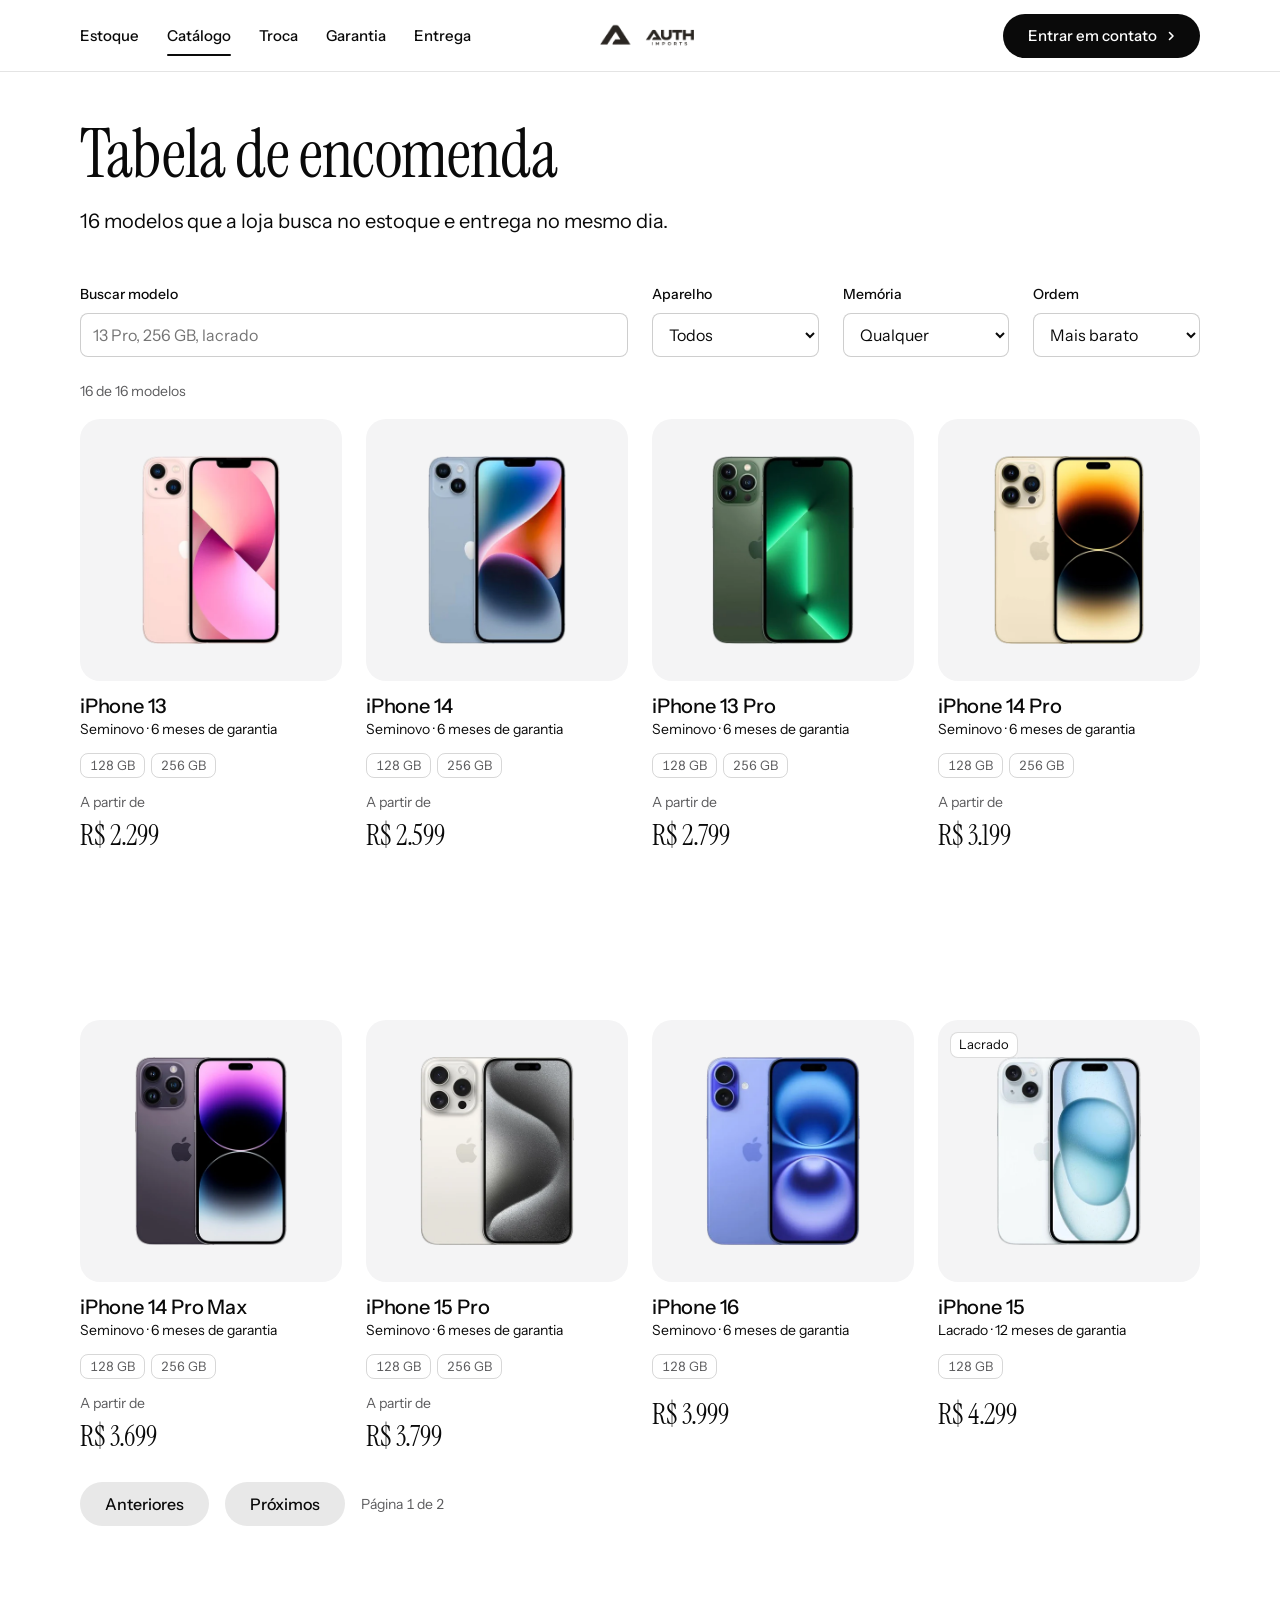
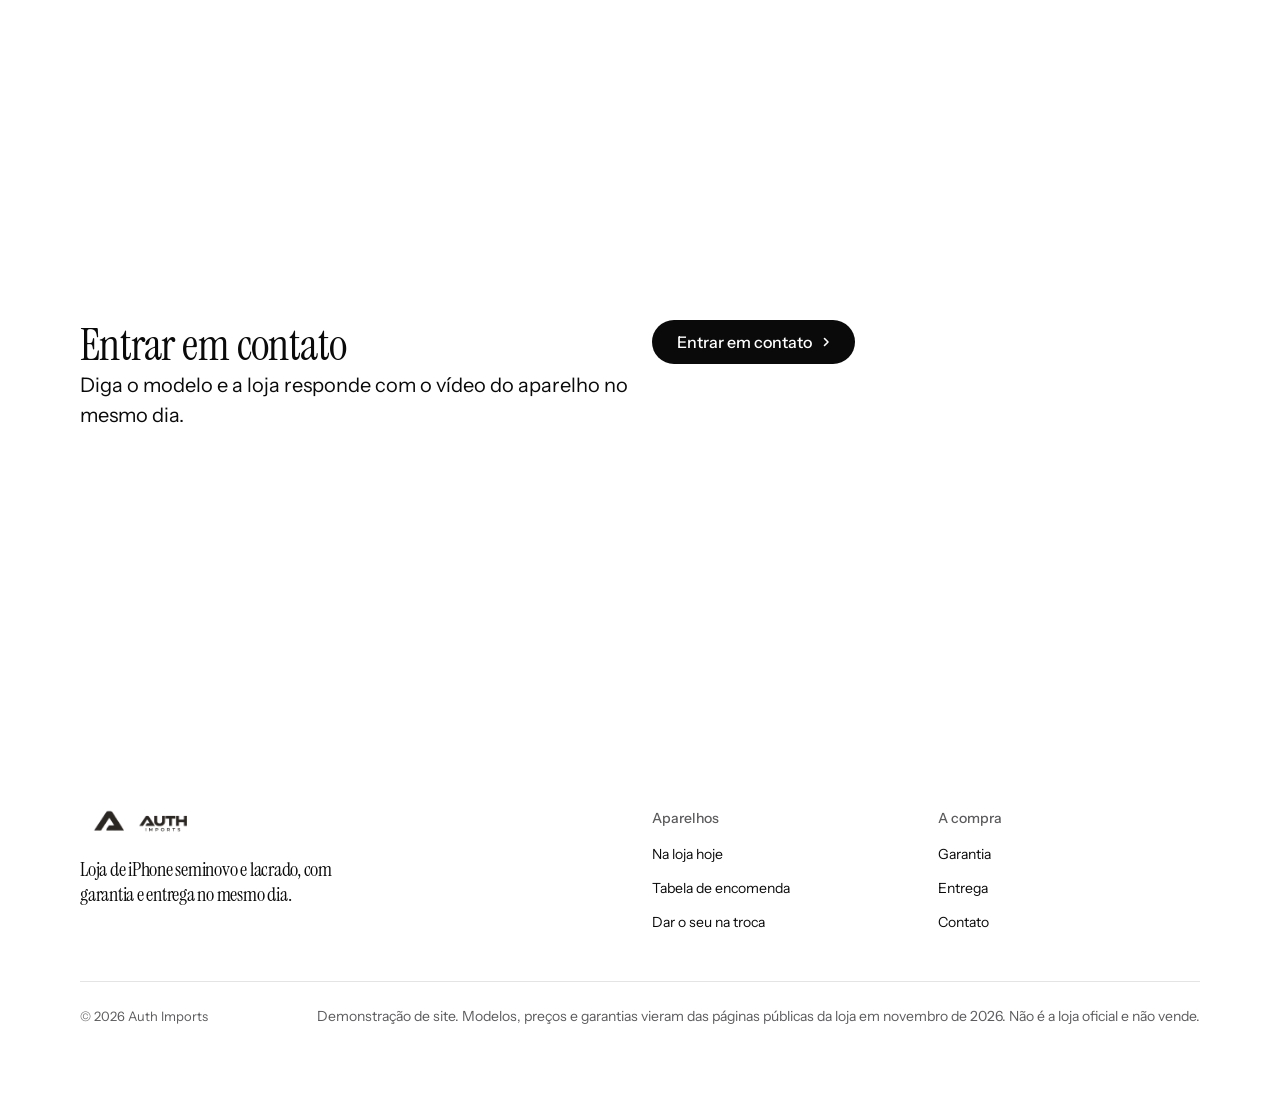
==== site/catalogo.html @ 8cb62a90 "Site em varias paginas: inicio, estoque, catalogo, troca e contato A inicial fica com o hero, a gara" ====
<!doctype html>
<html lang="pt-BR" data-type="product" data-radius="soft" data-buttons="pill" data-motion>
<head>
<meta charset="utf-8">
<meta name="viewport" content="width=device-width, initial-scale=1, viewport-fit=cover">
<title>Tabela de encomenda | Auth Imports</title>
<meta name="description" content="Tabela de encomenda da Auth Imports: iPhones seminovos e lacrados que a loja busca e entrega no mesmo dia.">
<meta property="og:type" content="website">
<meta property="og:title" content="Tabela de encomenda | Auth Imports">
<meta property="og:description" content="Bateria medida em cada aparelho, seis ou doze meses de garantia e entrega no mesmo dia.">
<meta property="og:image" content="share.jpg">
<meta name="twitter:card" content="summary_large_image">
<link rel="icon" href="assets/img/logo-dark.png" type="image/png">
<meta name="theme-color" content="#ffffff">
<!-- protótipo: não deve aparecer em busca sob o nome da loja -->
<meta name="robots" content="noindex, nofollow">
<meta name="site-kind" content="other">
<meta name="page-type" content="product">
<link rel="preconnect" href="https://fonts.googleapis.com">
<link rel="preconnect" href="https://fonts.gstatic.com" crossorigin>
<link href="https://fonts.googleapis.com/css2?family=Instrument+Serif&family=Instrument+Sans:wdth,wght@75..100,400..600&display=swap" rel="stylesheet">
<link rel="stylesheet" href="assets/system.css">
<link rel="stylesheet" href="assets/ui/cards.css">
<link rel="stylesheet" href="assets/motion/motion.css">
<link rel="stylesheet" href="assets/layout/layout.css">
<link rel="stylesheet" href="assets/icons/icon.css">
<link rel="stylesheet" href="assets/troca.css">
<style>
:root {
  --p-bg: #ffffff; --p-surface: #f4f4f5; --p-ink: #0a0a0a; --p-muted: #5c5c5e;
  --p-accent: #0a0a0a; --p-accent-ink: #ffffff; --p-action: #0a0a0a; --p-action-ink: #ffffff;
  --p-inv-bg: #0a0a0a; --p-inv-surface: #171717; --p-inv-ink: #ffffff; --p-inv-muted: #979797;
  --p-inv-accent: #ffffff; --p-inv-accent-ink: #0a0a0a; --p-inv-action: #ffffff; --p-inv-action-ink: #0a0a0a;
  --font-display: "Instrument Serif", Georgia, serif;
  --font-text: "Instrument Sans", system-ui, sans-serif;
  --display-weight: 400;
  --display-tracking: -0.012em;
  --display-tracking-xl: -0.016em;
  --ly-scale: 1.12;
}
</style>
<script>document.documentElement.classList.add('m-enter');setTimeout(()=>document.documentElement.classList.add('m-enter-done'),700)</script>
<script>document.documentElement.classList.add('mo-js');setTimeout(()=>document.documentElement.classList.add('mo-safe'),2500)</script>
<style>
  /* page CSS: inside the product cards, the catalogue's controls and the spec dialog only */
  .nav__logo img, .footer .nav__logo img { height: 26px; width: auto; display: block }

  /* the product cut-outs stand in the tile's mask instead of filling it */
  .prod { --tile-ratio: 1 / 1; text-decoration: none; gap: var(--s-3) }
  .prod .tile__media > img { object-fit: contain; padding: 14% 18%;
                             transition: transform 600ms var(--ease) }
  .sel { position: absolute; top: var(--s-3); left: var(--s-3); z-index: 1;
         font-size: var(--t-label); line-height: 1.2; padding: 4px 8px; border-radius: var(--r-sm);
         background: var(--bg); border: 1px solid color-mix(in srgb, var(--ink) 14%, transparent) }
  .sel--agora { background: var(--accent); color: var(--accent-ink); border-color: transparent }
  /* capacidades do modelo: no cartão são rótulo, na ficha viram botão */
  .caps, .ficha__caps { display: flex; flex-wrap: wrap; gap: 6px }
  .cap { font-size: var(--t-label); line-height: 1.2; padding: 4px 9px; border-radius: var(--r-sm);
         border: 1px solid color-mix(in srgb, var(--ink) 16%, transparent); color: var(--muted);
         font-variant-numeric: tabular-nums; white-space: nowrap }
  .cap--btn { min-height: 36px; padding: 0 14px; display: inline-flex; align-items: center;
              cursor: pointer; color: var(--ink); background: var(--bg);
              transition: background var(--m-in) var(--ease), color var(--m-in) var(--ease),
                          border-color var(--m-in) var(--ease) }
  .cap--btn[aria-pressed="true"] { background: var(--accent); color: var(--accent-ink); border-color: var(--accent) }
  @media (hover: hover) and (pointer: fine) {
    .cap--btn:hover:not([aria-pressed="true"]) { border-color: var(--ink) }
  }
  .prod__preco { margin-top: auto; padding-top: 2px }
  /* no tablet e no telefone as capacidades ficam so na ficha: a grade nao cabe com elas */
  @media (max-width: 1023px) { .caps { display: none } }
  .prod__apd { display: block; font-size: var(--t-small); color: var(--muted) }
  .prod__preco b { font-family: var(--font-display); font-weight: var(--display-weight);
                   font-size: var(--t-h3); letter-spacing: var(--display-tracking);
                   font-variant-numeric: tabular-nums }

  /* a linha de aparelhos e um recorte: cabe inteira no palco, nunca cortada */
  /* com faixa ancorada o palco nao pode sangrar no rodape do hero */
  .hero--product .hero__stage { margin-bottom: 0; min-height: 0 }
  /* faixa de tres fatos ancorada sob o hero */
  .hero-strip { display: grid; grid-template-columns: repeat(3, minmax(0, 1fr));
                gap: var(--s-6); margin: 0; padding-top: var(--s-4);
                border-top: 1px solid color-mix(in srgb, var(--ink) 12%, transparent) }
  .hero-strip dt { font-size: var(--t-small); color: var(--muted) }
  .hero-strip dd { margin: 0; font-size: var(--t-card) }

  .filtros { margin-bottom: var(--s-5) }
  .filtros .field { margin: 0 }
  .cat__conta { font-size: var(--t-small); color: var(--muted); margin-bottom: var(--s-4) }
  .cat__vazio { padding: var(--s-8) 0; color: var(--muted) }
  .pager { display: flex; align-items: center; flex-wrap: wrap; gap: var(--s-3) var(--s-4); margin-top: var(--s-5) }
  .pager__n { font-size: var(--t-small); color: var(--muted); font-variant-numeric: tabular-nums }
  @media (max-width: 420px) { .pager__n { flex-basis: 100%; order: -1 } .nav__logo img { height: 22px } }

  .tile__par { display: block }
  /* the tablet cuts the tile's picture so the two card rows keep their two screens */
  @media (min-width: 1024px) and (max-width: 1279px) {
    .prod { --tile-ratio: 3 / 2 }
    .prod .tile__media > img { padding: 6% 24% }
    .cat__conta { margin-bottom: var(--s-2) }
    .pager { margin-top: var(--s-3) }
    .filtros { margin-bottom: var(--s-4) }
    .prod { gap: var(--s-2) }
  }
  @media (min-width: 640px) and (max-width: 1023px) {
    .filtros .field.span-6 { grid-column: auto / span 3 }
    .filtros .field.span-2 { grid-column: auto / span 3 }
    .filtros .field :is(input, select) { padding-inline: 10px; font-size: 14px }
    .prod { --tile-ratio: 2 / 1; gap: var(--s-2) }
    .prod .tile__media > img { padding: 4% 28% }
    .cat__conta { margin-bottom: var(--s-2) }
    .pager { margin-top: var(--s-3) }
    .filtros { margin-bottom: var(--s-4) }
    .cat__conta { margin-bottom: var(--s-3) }
  }
  @media (max-width: 639px) {
    /* a linha de aparelhos e larga: no telefone ela fecha dentro da primeira tela */
    .hero--product .hero__stage { height: 188px; min-height: 0 }
    .hero--product .hero__stage img { width: 100%; height: 100%; object-fit: contain; object-position: center bottom }
    .sel { font-size: 11px; padding: 3px 6px }
    .prod { --tile-ratio: 4 / 3 }
    .prod .tile__media > img { padding: 8% 20% }
    .prod .f-gar { display: none }
    .filtros .field.span-6 { grid-column: 1 / -1 }
    .filtros .field.span-2 { grid-column: auto / span 4 }
    .filtros .field label { font-size: 12px }
    .filtros { margin-bottom: var(--s-4) }
    .cat__conta { margin-bottom: var(--s-2) }
    .pager { margin-top: var(--s-4) }
  }

  dialog.ficha { width: min(100% - 32px, 980px); max-height: 88vh; padding: 0; border: 0;
                 border-radius: var(--r-lg); background: var(--bg); color: var(--ink);
                 box-shadow: 0 40px 90px -30px rgba(0,0,0,.45) }
  dialog.ficha::backdrop { background: color-mix(in srgb, #2a2622 62%, transparent) }
  .ficha__in { display: grid; gap: var(--s-6); padding: var(--s-6); overflow: auto; max-height: 88vh }
  @media (min-width: 760px) { .ficha__in { grid-template-columns: 5fr 7fr; gap: var(--s-8); padding: var(--s-8) } }
  /* o palco nao estica com a tabela ao lado: moldura fixa, foto preenchendo */
  .ficha__palco { position: relative; background: var(--surface); border-radius: var(--r-md);
                  align-self: start; aspect-ratio: 1; min-height: 0; padding: 0 }
  /* mesmo padrao do palco do hero no kit: preenche o palco, folga por padding */
  .ficha__foto { position: absolute; inset: 0; width: 100%; height: 100%; max-width: none;
                 padding: var(--s-5); object-fit: contain }
  .ficha__row { display: flex; justify-content: space-between; gap: var(--s-4);
                padding: 10px 0; border-bottom: 1px solid color-mix(in srgb, var(--ink) 10%, transparent) }
  .ficha__row dt { color: var(--muted); font-size: var(--t-small) }
  .ficha__row dd { margin: 0; text-align: right }
  .ficha__preco { font-family: var(--font-display); font-size: var(--t-h2);
                  letter-spacing: var(--display-tracking) }
  .ficha__par { display: block; font-family: var(--font-text); font-size: var(--t-small); color: var(--muted) }
  .ficha__notas { display: grid; gap: var(--s-4) }
  .nota h3 { font: 500 var(--t-small)/1.3 var(--font-text); letter-spacing: 0 }
  .nota p { font-size: var(--t-small); color: var(--muted); margin-top: 2px }
  .ficha__fechar { position: absolute; top: 12px; right: 12px; width: 44px; height: 44px;
                   border-radius: 999px; background: var(--bg); border: 1px solid color-mix(in srgb, var(--ink) 14%, transparent);
                   display: grid; place-items: center; cursor: pointer }
  .demo-note { font-size: var(--t-small); color: var(--muted) }
</style>
</head>
<body>
<header class="nav nav--split">
  <div class="wrap nav__bar">
    <a class="skip-link" href="#top">Ir para o conteúdo</a>
    <a class="nav__logo" href="index.html"><img src="assets/img/logo-dark.png" alt="Auth Imports" width="496" height="120"></a>
    <nav class="nav__links" aria-label="Principal">
      <div class="nav__item"><a class="nav__link" href="estoque.html">Estoque</a></div>
      <div class="nav__item"><a class="nav__link" href="catalogo.html">Catálogo</a></div>
      <div class="nav__item"><a class="nav__link" href="troca.html">Troca</a></div>
      <div class="nav__item"><a class="nav__link" href="index.html#garantia">Garantia</a></div>
      <div class="nav__item"><a class="nav__link" href="index.html#como">Entrega</a></div>
    </nav>
    <div class="nav__actions">
      <a class="btn btn--primary" href="contato.html">Entrar em contato</a>
    </div>
    <button class="nav__toggle" type="button" aria-expanded="false" aria-label="Menu">
      <svg width="18" height="18" viewBox="0 0 18 18" aria-hidden="true"><path d="M2 5h14M2 13h14" stroke="currentColor" stroke-width="1.6" stroke-linecap="round"/></svg>
    </button>
  </div>
</header>

<main id="top">
  <section class="section g2" id="catalogo" style="--hm: 2" aria-labelledby="catalogo-h">
    <div class="wrap">
      <div class="group">
      <div class="section-head">
        <h1 id="catalogo-h">Tabela de encomenda</h1>
        <p>16 modelos que a loja busca no estoque e entrega no mesmo dia.</p>
      </div>
      <div class="grid filtros">
        <div class="field span-6">
          <label for="busca">Buscar modelo</label>
          <input id="busca" name="busca" type="search" autocomplete="off" placeholder="13 Pro, 256 GB, lacrado">
        </div>
        <div class="field span-2">
          <label for="tipo">Aparelho</label>
          <select id="tipo" name="tipo">
            <option value="">Todos</option>
            <option value="iphone">iPhone</option>
            <option value="ipad">iPad</option>
            <option value="mac">Mac</option>
            <option value="watch">Watch</option>
          </select>
        </div>
        <div class="field span-2">
          <label for="memoria">Memória</label>
          <select id="memoria" name="memoria">
            <option value="">Qualquer</option>
            <option value="128">128 GB</option>
            <option value="256">256 GB</option>
            <option value="512">512 GB</option>
          </select>
        </div>
        <div class="field span-2">
          <label for="ordem">Ordem</label>
          <select id="ordem" name="ordem">
            <option value="low">Mais barato</option>
            <option value="high">Mais caro</option>
            <option value="new">Mais novo</option>
          </select>
        </div>
      </div>
      <p class="cat__conta" id="conta" role="status"></p>
      <div class="grid" id="grade-catalogo"></div>
      </div>
      <div>
        <div class="grid" id="grade-catalogo-2"></div>
        <div class="pager">
          <button class="btn btn--secondary" type="button" id="pag-ant">Anteriores</button>
          <button class="btn btn--secondary" type="button" id="pag-prox">Próximos</button>
          <span class="pager__n" id="pag-n"></span>
        </div>
      </div>
    </div>
  </section>
</main>

<footer class="footer closing" aria-labelledby="close-h">
  <div class="wrap">
    <div class="closing__cta close--type">
      <div class="grid grid--top">
        <div class="span-6">
          <h2 id="close-h">Entrar em contato</h2>
          <p class="t-lead">Diga o modelo e a loja responde com o vídeo do aparelho no mesmo dia.</p>
        </div>
        <div class="span-6 start-7 closing__acao">
          <a class="btn btn--primary" href="contato.html">Entrar em contato</a>
        </div>
      </div>
    </div>
    <div class="closing__links">
      <div class="grid">
        <div class="span-6 stack-4">
          <a class="nav__logo" href="index.html"><img src="assets/img/logo-dark.png" alt="Auth Imports" width="496" height="120"></a>
          <p class="footer__lede">Loja de iPhone seminovo e lacrado, com garantia e entrega no mesmo dia.</p>
        </div>
        <div class="span-3 start-7 footer__col"><h3>Aparelhos</h3><ul>
          <li><a href="estoque.html">Na loja hoje</a></li>
          <li><a href="catalogo.html">Tabela de encomenda</a></li>
          <li><a href="troca.html">Dar o seu na troca</a></li>
        </ul></div>
        <div class="span-3 start-10 footer__col"><h3>A compra</h3><ul>
          <li><a href="index.html#garantia">Garantia</a></li>
          <li><a href="index.html#como">Entrega</a></li>
          <li><a href="contato.html">Contato</a></li>
        </ul></div>
      </div>
      <div class="footer__legal">
        <span>&copy; 2026 Auth Imports</span>
        <div class="socials"></div>
        <span class="demo-note">Demonstração de site. Modelos, preços e garantias vieram das páginas públicas da loja em novembro de 2026. Não é a loja oficial e não vende.</span>
      </div>
    </div>
  </div>
</footer>

<!-- no telefone, a ação principal fica no pé; system.js só a mostra depois que o
     botão do hero sai da tela, e a esconde onde a mesma ação já aparece -->
<nav class="actionbar" aria-label="Ações rápidas">
  <a class="btn btn--primary" href="contato.html">Entrar em contato</a>
</nav>

<dialog class="ficha" aria-labelledby="ficha-nome">
  <button class="ficha__fechar" type="button" aria-label="Fechar a ficha">
    <svg width="16" height="16" viewBox="0 0 16 16" aria-hidden="true"><path d="M3 3l10 10M13 3L3 13" stroke="currentColor" stroke-width="1.6" stroke-linecap="round"/></svg>
  </button>
  <div class="ficha__in">
    <div class="ficha__palco"><img class="ficha__foto" alt=""></div>
    <div class="stack-4">
      <h2 class="ficha__nome" id="ficha-nome">iPhone</h2>
      <p class="ficha__linha t-small muted"></p>
      <div class="ficha__caps" role="group" aria-label="Armazenamento"></div>
      <p class="ficha__preco"><b></b><span class="ficha__par"></span></p>
      <dl class="ficha__corpo"></dl>
      <div class="ficha__notas"></div>
      <div class="btn-row">
        <a class="btn btn--primary ficha__wa" href="contato.html">Entrar em contato</a>
        <button class="btn btn--secondary ficha__copiar" type="button">Copiar mensagem</button>
        <button class="btn btn--secondary ficha__troca" type="button">Simular troca</button>
      </div>
      <p class="ficha__aviso t-small muted">A mensagem sai pronta com o modelo e o preço. O número da loja entra na versão final.</p>
    </div>
  </div>
</dialog>
<script type="module" src="assets/system.js"></script>
<script type="module" src="assets/motion/motion.js"></script>
<script type="module" src="assets/layout/layout.js"></script>
<script type="module">
import { G, montarCatalogo } from './assets/catalogo.js';
import { marcarMenu, ligarFichaPagina, redirecionarFichaAntiga, preencherContato } from './assets/pagina.js';
marcarMenu();
const porPreco = (a, b) => a.min - b.min;

// catálogo completo: busca, filtro e oito por vez
const grade = document.getElementById('grade-catalogo');
const grade2 = document.getElementById('grade-catalogo-2');
const conta = document.getElementById('conta');
const campo = document.getElementById('busca');
const tipo = document.getElementById('tipo');
const memoria = document.getElementById('memoria');
const ordem = document.getElementById('ordem');
const ant = document.getElementById('pag-ant');
const prox = document.getElementById('pag-prox');
const pagN = document.getElementById('pag-n');
const POR = 8;
let pagina = 0, filtrada = [];

const encomenda = G.filter(g => !g.pronta);

function filtrar() {
  const termos = campo.value.toLowerCase().split(/\s+/).filter(Boolean);
  const mem = memoria.value, cat = tipo.value;
  filtrada = encomenda.filter(g => {
    if (cat && g.cat !== cat) return false;
    if (mem && !g.vars.some(v => String(v.s) === mem)) return false;
    const palheiro = (g.n + ' ' + g.vars.map(v => v.s + 'gb').join(' ') + ' '
      + (g.k === 'lacrado' ? 'lacrado novo' : 'seminovo usado')).toLowerCase();
    return termos.every(t => palheiro.includes(t));
  });
  const o = ordem.value;
  filtrada.sort(o === 'high' ? (a, b) => b.min - a.min
    : o === 'new' ? (a, b) => b.y - a.y || b.min - a.min : porPreco);
  pagina = 0;
  desenhar();
}

function desenhar() {
  const paginas = Math.max(1, Math.ceil(filtrada.length / POR));
  pagina = Math.min(Math.max(0, pagina), paginas - 1);
  const fatia = filtrada.slice(pagina * POR, pagina * POR + POR);
  if (fatia.length) {
    montarCatalogo(grade, fatia.slice(0, 4));
    montarCatalogo(grade2, fatia.slice(4, 8));
  } else {
    grade.innerHTML = '<p class="cat__vazio">Nenhum aparelho com esse filtro. A loja consulta outros estoques: peça o modelo no formulário.</p>';
    grade2.innerHTML = '';
  }
  conta.textContent = filtrada.length + ' de ' + encomenda.length + ' modelos';
  pagN.textContent = 'Página ' + (pagina + 1) + ' de ' + paginas;
  ant.disabled = pagina === 0;
  prox.disabled = pagina >= paginas - 1;
}
campo.addEventListener('input', filtrar);
tipo.addEventListener('change', filtrar);
memoria.addEventListener('change', filtrar);
ordem.addEventListener('change', filtrar);
ant.addEventListener('click', () => { pagina--; desenhar(); });
prox.addEventListener('click', () => { pagina++; desenhar(); });
filtrar();

ligarFichaPagina();
</script>
</body>
</html>
---- site/assets/system.css ----
/*
  taste-skill system.css - the one system for the page. Link it first, then assets/ui/cards.css (the
  feature card, its panel and the fragment placements), then set the palette (--p-*), the fonts and
  the radius set on :root in the page (node scripts/start.mjs prints that block).
  Do not add a second grid, spacing scale, type scale, radius scale, button or card style.
*/

/* ---------------------------------------------------------------- tokens */
:root {
  /* palette (hex only; fx.js reads --bg --surface --ink --muted --accent --accent-ink) */
  --p-bg: #ffffff;
  --p-surface: #f4f4f4;
  --p-ink: #111111;
  --p-muted: #6b6b6b;
  --p-accent: #1a4be0;
  --p-accent-ink: #ffffff;
  --p-action: #1a4be0;      /* buttons, links, focus: the accent, or the ink when the accent is too pale */
  --p-action-ink: #ffffff;
  --p-inv-bg: #111111;
  --p-inv-surface: #1c1c1c;
  --p-inv-ink: #f4f4f4;
  --p-inv-muted: #a3a3a3;
  --p-inv-accent: #ffffff;
  --p-inv-accent-ink: #111111;
  --p-inv-action: #ffffff;
  --p-inv-action-ink: #111111;
  /* the lit ground behind UI and in the closing band (references/cards.md), one per page, tech pages only
     (none on kind other, which is flat): <html data-ground="sand|sky|sage|painting">. system.js gives it to every ground
     that holds UI, on light and dark pages alike; --hue on one panel changes only its accent */
  --ground-bg: #d9ccb7; --ground-surface: #e9e0d2; --ground-ink: #2a2622; --ground-muted: #5a534a; --ground-accent: #a8794a;

  /* fonts */
  --font-display: system-ui, -apple-system, "Segoe UI", sans-serif;
  --font-text: system-ui, -apple-system, "Segoe UI", sans-serif;
  --font-mono: ui-monospace, "SFMono-Regular", Menlo, Consolas, monospace;
  --display-weight: 400;    /* headlines 400; 500 on a tech page (software, gaming, hardware) */
  --display-tracking: -0.025em;

  /* the page rhythm (references/layout-v4.md): one section per screen. The header is fixed and
     --nav tall; every section is padded --padt above and --padb (plus the phone action bar, --bar)
     below, and is exactly one or two screens tall (--h: 1 or 2; --hm on a phone). The hero's words
     start --hgap under the header and its content ends --hpadb above the fold. */
  --nav: 72px;
  --padt: 120px;
  --padb: 72px;
  --hgap: 48px;
  --hpadb: 64px;
  --bar: 0px;
  /* grid: one .wrap (alias .container) for the header, every section and the footer, the same
     --gut on both sides: 1280 wide at x 80-1360 at 1440, 342 at x 24-366 at 390 */
  --container: 1280px;
  --gut: 80px;
  --pad: var(--gut);
  --gutter: 24px;

  /* spacing: 4/8 scale */
  --s-1: 4px;  --s-2: 8px;  --s-3: 12px; --s-4: 16px; --s-5: 24px;
  --s-6: 32px; --s-7: 48px; --s-8: 64px; --s-9: 96px; --s-10: 128px;
  --section: 40px;      /* only a .section outside main (the kit's demo pages); every main > section and
                           footer.closing take --padt and --padb */
  --section-band: 56px; /* the same for an older footer outside footer.closing */
  --head-gap: 48px;     /* the one heading-to-content gap, 32 on a phone (layout.css reads it as --ly-head-gap) */
  --card-pad: 16px;     /* card padding (cards.css sets its own for cards with a panel) */
  --card-gap: 16px;     /* gap between cards */

  /* type scale (the only sizes on the page) */
  --t-label: 13px;
  --t-small: 14px;
  --t-body: 16px;
  --t-lead: 18px;
  --t-card: 18px;
  --t-h3: 24px;
  /* straight lines from the phone size at 390 to the desktop size at 1440 (system.md's table) */
  --t-h2: clamp(30px, 1.72vw + 23.3px, 48px);
  --t-h1: clamp(38px, 3.24vw + 25.4px, 72px);
  /* a big number stays a step under the h2 (VI-11): 38 at 1440, 28 at 390, so it never reads as a
     section heading; a stats row and a price set their own, smaller still */
  --t-stat: clamp(28px, .952vw + 24.29px, 38px);

  /* radius: one scale (soft by default; data-radius on <html> switches it) */
  --r-sm: 8px;  --r-md: 12px; --r-lg: 20px; --r-btn: 8px;

  /* controls (fixed here; a page never adds its own) */
  --btn-h: 44px;
  --btn-h-sm: 36px;
  --nav-h: var(--nav);  /* the older name, kept for the kit's files */
  --icon: 16px;         /* small icons: socials, menu chevrons, mono brand marks */

  /* motion: the one UI ease-out (motion.css --m-ease and ui/base.css --u-ease read it; references/motion.md) */
  --ease: cubic-bezier(.2, .8, .2, 1);
  --dur: 180ms;
}
html[data-radius="sharp"] { --r-sm: 4px; --r-md: 6px;  --r-lg: 8px;  --r-btn: 4px; }
html[data-radius="soft"]  { --r-sm: 8px; --r-md: 12px; --r-lg: 20px; --r-btn: 8px; }
html[data-radius="round"] { --r-sm: 10px; --r-md: 16px; --r-lg: 24px; --r-btn: 999px; }
/* the four lit grounds (references/cards.md); sand is the default above. painting goes with
   painterly-landscape (x.ai's daylight sky over olive hills) */
html[data-ground="sky"]      { --ground-bg: #c6d3df; --ground-surface: #d6e0e9; --ground-ink: #25303a; --ground-muted: #4d5964; --ground-accent: #3f6a92; }
html[data-ground="sage"]     { --ground-bg: #cdd6c6; --ground-surface: #dce3d6; --ground-ink: #262d24; --ground-muted: #535b51; --ground-accent: #6c8e63; }
html[data-ground="painting"] { --ground-bg: #79a8d6; --ground-surface: #a6c4e2; --ground-ink: #16212c; --ground-muted: #273949; --ground-accent: #9c9b3c; }
/* cards.css takes its card and panel radii from this scale */
html[data-radius] .card { --c-r: var(--r-lg); }
html[data-radius] .panel { --p-r: var(--r-md); }

/* a phone: the header 56, the sections padded 96 / 48, the hero's words 40 under the header and its
   content ending 24 above the fold, 24 at both sides, 12 between columns */
@media (max-width: 639px) {
  :root { --nav: 56px; --padt: 96px; --padb: 48px; --hgap: 40px; --hpadb: 24px; --gut: 24px; --gutter: 12px; --card-gap: 12px; --head-gap: 32px; }
}
@media (min-width: 640px) {
  :root { --gut: 48px; --section: 48px; --section-band: 72px; --card-pad: 24px; }
}
@media (min-width: 1024px) {
  :root { --gut: 80px; --section: 56px; --section-band: 96px; --card-gap: 24px;
          --t-lead: 20px; --t-card: 20px; --t-h3: 28px; }
  /* a place (and a local service): the 1200 column at x 120-1320 */
  html[data-type="place"] { --gut: 120px; --container: 1200px; }
}
/* a place (VI-06, ST-96, PH-23): its own smaller type (h1 48/53 and 32/37, h2 32/40 and 24/30, titles
   and the sub-line 20 and 18), the Recipe 3 hero's gap under its photograph (40, 24 on a phone),
   square photographs and cards and 2px buttons, whatever data-radius and data-buttons say */
:root[data-type="place"] {
  --hgap: 40px;
  --t-h1: clamp(32px, 1.524vw + 26.06px, 48px);
  --t-h2: clamp(24px, .762vw + 21px, 32px);
  --t-h3: clamp(20px, .381vw + 18.51px, 24px);
  --r-sm: 2px; --r-md: 0px; --r-lg: 0px; --r-btn: 2px;
}
:root[data-type="place"] :is(h1, .t-h1) { line-height: 1.104; }
:root[data-type="place"] :is(h2, .t-h2) { line-height: 1.25; }
@media (max-width: 639px) {
  :root[data-type="place"] { --hgap: 24px; }
  :root[data-type="place"] :is(h1, .t-h1) { line-height: 1.156; }
}

/* ---------------------------------------------------------------- grounds (at most three) */
:root, .ground-base {
  --bg: var(--p-bg); --surface: var(--p-surface); --ink: var(--p-ink); --muted: var(--p-muted);
  --accent: var(--p-accent); --accent-ink: var(--p-accent-ink); --card: var(--p-surface);
  --action: var(--p-action); --action-ink: var(--p-action-ink);
}
.ground-surface {
  --bg: var(--p-surface); --surface: var(--p-bg); --ink: var(--p-ink); --muted: var(--p-muted);
  --accent: var(--p-accent); --accent-ink: var(--p-accent-ink); --card: var(--p-bg);
  --action: var(--p-action); --action-ink: var(--p-action-ink);
}
.ground-inverse {
  --bg: var(--p-inv-bg); --surface: var(--p-inv-surface); --ink: var(--p-inv-ink); --muted: var(--p-inv-muted);
  --accent: var(--p-inv-accent); --accent-ink: var(--p-inv-accent-ink); --card: var(--p-inv-surface);
  --action: var(--p-inv-action); --action-ink: var(--p-inv-action-ink);
}
:root, .ground-base, .ground-surface, .ground-inverse {
  --line: color-mix(in oklab, var(--ink) 11%, transparent);
  --line-strong: color-mix(in oklab, var(--ink) 20%, transparent);
  /* effects (fx.js) and UI fragments (assets/ui) take the colours of the ground they sit on */
  --fx-bg: var(--bg); --fx-surface: var(--surface); --fx-ink: var(--ink); --fx-muted: var(--muted);
  --fx-accent: var(--accent); --fx-accent-ink: var(--accent-ink);
  --ui-font: var(--font-text); --ui-mono: var(--font-mono); --ui-radius: var(--r-md);
}
.ground-base, .ground-surface, .ground-inverse { background: var(--bg); color: var(--ink); }

/* ---------------------------------------------------------------- base */
*, *::before, *::after { box-sizing: border-box; }
/* an anchor lands on the section's top (the judge's frame): the fixed header covers --nav of its --padt */
html { -webkit-text-size-adjust: 100%; scroll-padding-top: 0; scroll-behavior: auto; margin: 0; }
body {
  margin: 0; background: var(--bg); color: var(--ink);
  font: 400 var(--t-body)/1.55 var(--font-text);
  -webkit-font-smoothing: antialiased; text-rendering: optimizeLegibility; overflow-x: clip;
}
img, svg, video, canvas { display: block; max-width: 100%; }
/* hidden means hidden, also on an img the line above makes a block (a menu tab's photograph, a peek photograph) */
[hidden] { display: none !important; }
img, video { height: auto; }
a { color: inherit; text-decoration: none; }
button { font: inherit; color: inherit; }
h1, h2, h3, h4, p, ul, ol, figure, blockquote { margin: 0; }
ul, ol { padding: 0; list-style: none; }
h1, h2, h3, h4 {
  font-family: var(--font-display); font-weight: var(--display-weight);
  letter-spacing: var(--display-tracking); text-wrap: balance; overflow-wrap: break-word;
  /* a long word (a German compound at 390) breaks at a syllable with a hyphen, in the language of <html lang>;
     only words of 10 letters or more, 4 at least on each side, so a short English heading never breaks */
  hyphens: auto; -webkit-hyphens: auto; hyphenate-limit-chars: 10 4 4;
}
h1, .t-h1 { font-size: var(--t-h1); line-height: 1.04; }
h2, .t-h2 { font-size: var(--t-h2); line-height: 1.1; }
h3, .t-h3 { font-size: var(--t-h3); line-height: 1.2; }
h4, .t-card { font-family: var(--font-text); font-weight: 500; font-size: var(--t-card); line-height: 1.3; letter-spacing: -0.01em; }
p { text-wrap: pretty; }
.t-lead  { font-size: var(--t-lead); line-height: 1.5; }
.t-body  { font-size: var(--t-body); line-height: 1.55; }
.t-small { font-size: var(--t-small); line-height: 1.5; }
.t-label { font-size: var(--t-label); font-weight: 500; line-height: 1.4; letter-spacing: 0.01em; }
.t-stat  { font-family: var(--font-display); font-weight: var(--display-weight); font-size: var(--t-stat);
           line-height: 1; letter-spacing: var(--display-tracking); font-variant-numeric: tabular-nums; }
.muted { color: var(--muted); }
.mono  { font-family: var(--font-mono); }
.measure { max-width: 62ch; }
:focus-visible { outline: 2px solid var(--action); outline-offset: 2px; border-radius: 2px; }
::selection { background: color-mix(in oklab, var(--accent) 30%, transparent); }

/* ---------------------------------------------------------------- grid */
.wrap, .container { width: min(100% - 2 * var(--gut), var(--container)); margin-inline: auto; padding-inline: 0; }
.grid { display: grid; grid-template-columns: repeat(12, minmax(0, 1fr)); column-gap: var(--gutter); row-gap: var(--card-gap); }
.grid > * { min-width: 0; grid-column: 1 / -1; }
.section { padding-block: var(--section); }

/* ---------------------------------------------------------------- one section per screen
   The page is a stack of screens. Framed at scrollY = k x the screen height, a shot shows exactly one
   section: the hero alone on the first screen, every other section (and footer.closing, the close and
   the footer in one) exactly one or two screens tall, its h2 first, --padt under its top. Heights
   and padding do it: no pinning, snapping or script.
     <section class="section" id=".." style="--h: 2">     (2 screens; --hm sets a phone's count alone)
       <div class="wrap"> the h2 first, then the content </div>     (the one in-flow child)
     </section>
   A layer (a full-bleed photograph or ground behind the words) is an <img class="layer" aria-hidden="true">
   beside the .wrap. Content must fit: one screen holds 708px of content at 1440x900 (900 - 120 - 72),
   two hold 1,608 (the second screen's part starts --padt under its top with .g2). From 640 to 1279 a
   section keeps at least its screens and grows past them rather than overlap the next. */
main > :is(section, .section), footer.closing {
  position: relative; box-sizing: border-box;
  height: calc(var(--h, 1) * 100vh); height: calc(var(--h, 1) * 100svh);
  padding: var(--padt) 0 calc(var(--padb) + var(--bar));
}
main > :is(section, .section) > :is(.wrap, .container), footer.closing > .wrap { position: relative; z-index: 1; height: 100%; }
main > :is(section, .section) > :is(.wrap, .container):not(.grid) { display: flex; flex-direction: column; }
/* a .wrap that is the section's grid too (class="wrap grid"): its rows start at the top */
main > :is(section, .section) > :is(.wrap, .container).grid { align-content: start; }
/* .fill: the block that takes what the screen leaves under the heading (a photograph, a frame) */
main > :is(section, .section) > .wrap > .fill { flex: 1 1 0; min-height: 0; }
/* two screens as two groups: row 1 the h2 and the first group, row 2 the rest (no second h2), starting
   --padt under the second screen's top, so the second shot looks like any other section */
main > :is(section, .section).g2, footer.closing.g2 { --h: 2; }
main > :is(section, .section).g2 > :is(.wrap, .container), footer.closing.g2 > .wrap { display: grid; grid-template-rows: minmax(0, 1fr) minmax(0, 1fr); row-gap: calc(var(--padt) + var(--padb) + var(--bar)); }
main > :is(section, .section).g2 > :is(.wrap, .container) > *, footer.closing.g2 > .wrap > * { min-height: 0; align-self: start; }
main > :is(section, .section).g2 > :is(.wrap, .container) > :is(.group, .fill) { align-self: stretch; }
/* a group: one screen's part of a .g2 section (its h2 and first rows, or the rest) */
.group { display: flex; flex-direction: column; min-height: 0; }
/* each screen's card row runs down to that screen's foot (the cards stretch, their panels grow), so
   the second screen of a .g2 is never a short row over an empty ground; both rows end on the same line */
@media (min-width: 1024px) {
  main > :is(section, .section).g2 > .wrap > .grid:last-child,
  main > :is(section, .section).g2 > .wrap > .group > .grid:last-child { align-self: stretch; flex: 1 1 auto; min-height: 0; }
}
.group > .fill { flex: 1 1 0; min-height: 0; }
@media (min-width: 640px) and (max-width: 1279px) {
  main > :is(section, .section):not(.hero, .section--hero), footer.closing {
    height: auto; min-height: calc(var(--h, 1) * 100vh); min-height: calc(var(--h, 1) * 100svh);
  }
  /* the section is a column and its .wrap takes all of it, so a .fill (a photograph, a frame) still
     grows to the section's foot (a min-height percentage would not resolve, leaving it at its least) */
  /* :where() keeps it at no weight, so a page's own phone- or tablet-only hiding (section.desk-only { display: none }) wins */
  :where(main > :is(section, .section):not(.hero, .section--hero), footer.closing) { display: flex; flex-direction: column; }
  main > :is(section, .section):not(.hero, .section--hero) > :is(.wrap, .container), footer.closing > .wrap { flex: 1 0 auto; height: auto; min-height: 0; }
}
/* a phone: lvh (the screen with its bars hidden) for every section but the hero; --hm when stacking
   makes the content taller than the desktop count */
@media (max-width: 639px) {
  /* at least its screens, never less: content a screen cannot hold makes the section taller (the rhythm
     check then asks for --hm: 2 or less content); a fixed height would lay its last rows over the next
     section, the fault the phone shots showed most (a list under the closing heading and its button) */
  main > :is(section, .section):not(.hero, .section--hero), footer.closing {
    height: auto; min-height: calc(var(--hm, var(--h, 1)) * 100vh); min-height: calc(var(--hm, var(--h, 1)) * 100lvh);
  }
  /* one grid row at least the screens tall that grows with the .wrap's content: the .wrap is stretched to
     it, so its .fill and its two groups still share a definite height */
  /* (at no weight, as on the tablet: a page's own section.desk-only { display: none } still hides it) */
  :where(main > :is(section, .section):not(.hero, .section--hero):has(> :is(.wrap, .container)), footer.closing) {
    display: grid; grid-template-columns: minmax(0, 1fr); grid-template-rows: 1fr; grid-auto-rows: auto;
  }
  main > :is(section, .section):not(.hero, .section--hero) > :is(.wrap, .container), footer.closing > .wrap { height: auto; }
  main > :is(section, .section).g2m, footer.closing.g2m { --hm: 2; }
  main > :is(section, .section).g2m > :is(.wrap, .container), footer.closing.g2m > .wrap { display: grid; grid-template-rows: minmax(0, 1fr) minmax(0, 1fr); row-gap: calc(var(--padt) + var(--padb) + var(--bar)); }
  /* stacked in one, the two groups keep the open cards' 32px, so the first group's last panel never meets
     the next card's title */
  main > :is(section, .section).g2:not(.g2m) > :is(.wrap, .container) { display: flex; row-gap: var(--s-6); }
  /* what the two screens leave goes around the second group, so it opens below the header, not on the fold */
  main > :is(section, .section).g2:not(.g2m) > :is(.wrap, .container) > :last-child { margin-block: auto; }
  main > :is(section, .section).g2:not(.g2m) > :is(.wrap, .container) > * { align-self: stretch; }
}
/* a layer: the photograph or ground of a whole section, under its words, edge to edge */
main > :is(section, .section) > :is(img, video, canvas, picture).layer,
footer.closing > :is(img, video, canvas, picture).layer {
  position: absolute; inset: 0; z-index: 0; width: 100%; height: 100%; max-width: none; object-fit: cover; object-position: var(--pos, 50% 50%);
}
main > :is(section, .section) > picture.layer > img { width: 100%; height: 100%; object-fit: cover; }

/* the hero: exactly the first screen, the fixed header over its top. Its words start --hgap under the
   header (--photo adds a full-bleed photograph's height above them on a place); its content ends
   --hpadb above the fold, and nothing of the next section shows, at 1440, 1024, 820 and 390.
     <section class="hero hero--<type>"><div class="wrap"><div class="hero-text"> .. </div>[one strip]</div></section>
   .hero-text holds the whole composition (the words, and the picture or window beside or under them);
   one docked strip (logos, three facts) may follow it, at most 96px, desktop only. */
main > :is(.hero, .section--hero) {
  height: 100vh; height: 100svh; min-height: 0;
  padding: calc(var(--nav) + var(--photo, 0px) + var(--hgap)) 0 calc(var(--hpadb) + var(--bar));
}
:is(.hero, .section--hero) > .wrap { height: 100%; display: grid; grid-template-rows: minmax(0, 1fr) auto; row-gap: var(--s-7); }
:is(.hero, .section--hero) > .wrap > .hero-text { min-height: 0; }
/* a phone: the hero is at least the first screen and grows when a short phone (320x640) cannot hold its
   words, buttons and picture, so nothing of it lies over the next section or under the header */
@media (max-width: 639px) {
  main > :is(.hero, .section--hero) { height: auto; min-height: 100vh; min-height: 100svh; }
  main > :is(.hero, .section--hero):has(> :is(.wrap, .container)) { display: grid; grid-template-columns: minmax(0, 1fr); grid-template-rows: 1fr; grid-auto-rows: auto; }
  main > :is(.hero, .section--hero) > :is(.wrap, .container) { height: auto; }
}
:is(.hero, .section--hero) > .wrap > .hero-strip { grid-row: 2; max-height: 96px; }
@media (max-width: 639px) { :is(.hero, .section--hero) > .wrap > .hero-strip { display: none; } }
.section--hero .section-head { max-width: 860px; }
/* the starter's own hero (hero-split): the words on span-5 top-aligned, the picture on span-6 start-7
   as tall as the hero's content box (at most 716 at 1440x900); a phone stacks words, then the picture
   in what is left */
.hero-text.hero-split { height: 100%; align-items: stretch; }
.hero-split > .hero-copy { align-self: start; }
.hero-split > .hero-visual { position: relative; min-height: 0; height: 100%; }
@media (max-width: 1023px) {
  .hero-text.hero-split { display: flex; flex-direction: column; gap: var(--s-6); }
  .hero-split > .hero-visual { flex: 1 1 0; min-height: 200px; height: auto; }
}
.hero-copy > * + * { margin-top: var(--s-5); }
/* the h1 first in the words' column: its capitals start on the picture's top line, not the line box's
   (the leading above the capitals would put the words about 12px under the photograph's top) */
.hero-copy > h1:first-child { text-box: trim-start cap alphabetic; }
.hero-copy > .btn-row { margin-top: var(--s-6); }
/* three short facts at the foot of the words' column, on the picture's bottom line (no dead space
   under the buttons): <dl class="hero-facts"><div><dt>..</dt><dd>..</dd></div> x3</dl> */
@media (min-width: 1024px) {
  .hero-split > .hero-copy { height: 100%; display: flex; flex-direction: column; }
  .hero-split > .hero-copy > .hero-facts { margin-top: auto; }
}
.hero-facts { display: grid; grid-template-columns: repeat(3, minmax(0, 1fr)); gap: var(--s-5) var(--gutter); margin: 0; }
.hero-facts > div { display: grid; gap: var(--s-1); align-content: start; }
.hero-facts dt { font-size: var(--t-small); color: var(--muted); }
.hero-facts dd { margin: 0; font-weight: 500; }
@media (max-width: 1023px) { .hero-facts { display: none; } }
/* a notice line above the h1 (changed hours, a delivery cut-off): one line with a number, static,
   starting on the left line like the h1 under it */
.hero-notice { font-size: var(--t-small); font-weight: 500; color: var(--ink); }
.hero-notice b, .hero-notice strong { font-weight: 500; color: var(--accent); }
.hero-copy > .hero-notice + h1 { margin-top: var(--s-5); }

/* a phone: open tiles from a row of three or four (rooms, goods, beans) go two-up, an odd last one
   across the row, so a row of three fits one 844px screen (stacked one under another they need two) */
@media (max-width: 639px) {
  .grid > .tile:is(.span-3, .span-4) { grid-column: auto / span 6; }
  .grid > .tile:is(.span-3, .span-4):nth-child(odd of .tile):nth-last-child(1 of .tile) { grid-column: 1 / -1; }
  .grid > .tile:is(.span-3, .span-4) .tile__head { flex-wrap: wrap; gap: 0 var(--s-2); }
}
/* a phone: open cards (words on the ground, the panel under them) stacked one under another keep 32px
   between a panel's foot and the next card's title, so a title never reads as the panel's caption */
@media (max-width: 639px) { .grid:has(> .card--open) { row-gap: var(--s-6); } }
/* a phone stacks a two-screen section's four open tiles into its two screens: their panels take 180px (a wide
   crop), so the h2 and the first two tiles of two lines each end on the first screen and the four inside both,
   not a third of a screen past. A page that sets its group's own --p-h (#features .panel) sets its phone value
   too, as the starter does */
@media (max-width: 639px) { main > :is(section, .section).g2 .card--open > .panel { --p-h: 180px; } }
/* spans: desktop >= 1024. Tablet 640-1023: text cards on span-3 and span-6 go two-up; cards with a
   panel (a visual needs the width; the one exception is a span-6 pair, below)
   and everything else (split text and visuals, span-4 cards, span-5/7/8 blocks) take the full row, so a split stacks and no row is left half empty. Phone < 640: one column. */
@media (min-width: 640px) and (max-width: 1023px) {
  .grid > .card.span-3:not(:has(> .panel)), .grid > .card.span-6:not(:has(> .panel)) { grid-column: auto / span 6; }
  /* the one exception with a panel: a 2x2 (or a pair) of span-6 cards stays two-up from 720px (a panel
     of about 310px and more, wide enough for a kit fragment), so four cards take one or two screens
     at 768-820 instead of a card per row (four stacked panels run past two screens). Split cards and
     every other span keep the full row. Under 720 a card per row. */
  @media (min-width: 720px) {
    .grid > .card.span-6:has(> .panel):not(.card--split) { grid-column: auto / span 6; }
    .grid > .card.span-6:has(> .panel):not(.card--split):nth-child(odd of .card.span-6):nth-last-child(1 of .card.span-6) { grid-column: 1 / -1; }
  }
  /* open tiles (rooms, models, people, a photo pair) go two-up; an odd last one takes the row */
  .grid > .tile:is(.span-3, .span-4, .span-6) { grid-column: auto / span 6; }
  .grid > .tile:is(.span-3, .span-4, .span-6):nth-child(odd of .tile):nth-last-child(1 of .tile) { grid-column: 1 / -1; }
}
@media (min-width: 1024px) {
  .span-2  { grid-column: auto / span 2; }
  .span-3  { grid-column: auto / span 3; }
  .span-4  { grid-column: auto / span 4; }
  .span-5  { grid-column: auto / span 5; }
  .span-6  { grid-column: auto / span 6; }
  .span-7  { grid-column: auto / span 7; }
  .span-8  { grid-column: auto / span 8; }
  .span-9  { grid-column: auto / span 9; }
  .span-10 { grid-column: auto / span 10; }
  .span-12 { grid-column: auto / span 12; }
  .start-1 { grid-column-start: 1; } .start-2 { grid-column-start: 2; } .start-3 { grid-column-start: 3; }
  .start-5 { grid-column-start: 5; } .start-6 { grid-column-start: 6; } .start-7 { grid-column-start: 7; }
  .start-4 { grid-column-start: 4; } .start-8 { grid-column-start: 8; } .start-9 { grid-column-start: 9; }
  .start-10 { grid-column-start: 10; }
  /* a split is top-aligned: the words' first line and the picture's top on one line (never centred
     against each other, never mirrored: text left, the visual right, on every split of the page) */
  .grid--middle, .grid--top { align-items: start; }
}
/* card rows: every card in a row the same height (a plain .grid stretches them) */
.grid:is(.grid--middle, .grid--top) > .card { align-self: stretch; }
/* 1024-1279: a span-4 card's panel would be about 220px wide, too narrow for real UI. Cards with a
   panel on span-4 go two-up, a span-8 one takes the row, and an odd last one takes the row too
   (steps, proof row: two, then one wide; bento: the wide card, then the four small ones two by two) */
@media (min-width: 1024px) and (max-width: 1279px) {
  .grid > .card.span-4:has(> .panel) { grid-column: auto / span 6; }
  .grid > .card.span-8:has(> .panel),
  .grid > .card.span-4:has(> .panel):nth-child(odd of .card.span-4):nth-last-child(1 of .card.span-4) { grid-column: 1 / -1; }
}

/* ---------------------------------------------------------------- section heading */
.section-head { max-width: 760px; margin-bottom: var(--head-gap); display: grid; gap: var(--s-4); }
/* every heading starts on the left line (a centred head among left ones reads as a mistake): the
   old centred head is left-aligned too */
.section-head--center { text-align: left; justify-items: start; }
/* a head row: the h2 (and its line) left, one link or the section's button at the right line */
.section-head--split { max-width: none; display: flex; align-items: end; justify-content: space-between; gap: var(--s-5); flex-wrap: wrap; }
.section-head--split > div { display: grid; gap: var(--s-4); max-width: 760px; }
.section-head p { color: var(--ink); font-size: var(--t-lead); line-height: 1.5; max-width: 60ch; }
.section-head--row { max-width: none; display: flex; align-items: end; justify-content: space-between; gap: var(--s-5); flex-wrap: wrap; }
.section-head--row > div { display: grid; gap: var(--s-4); max-width: 760px; }
/* the hero row (hero-product, hero-cycle): the h1 and its line left, the buttons right, across 1280 */
.section--hero .section-head--row { max-width: none; }

/* ---------------------------------------------------------------- buttons (one pair, a dealt look)
   One pair a page, .btn--primary and .btn--secondary, in the look dealt with the page (sections.md)
   and set once on <html data-buttons>; the markup never changes:
     solid  filled primary, outlined secondary, the radius scale (Figma; the default)
     pill   pills, a chevron after the primary's label, a tinted secondary (x.ai)
     tonal  the radius scale, a tinted secondary with no outline (Linear, Vercel)
     arrow  an arrow after the primary's label; the secondary is a text link with an arrow (Stripe)
     block  near-square corners, 48px tall; the secondary is an underlined text link (shops, hotels) */
.btn {
  display: inline-flex; align-items: center; justify-content: center; gap: var(--s-2);
  height: var(--btn-h); padding: 0 var(--s-5); border-radius: var(--r-btn); border: 1px solid transparent;
  font: 500 var(--t-body)/1 var(--font-text); letter-spacing: 0; white-space: nowrap; cursor: pointer;
  transition: background-color var(--dur) var(--ease), color var(--dur) var(--ease), border-color var(--dur) var(--ease), text-decoration-color var(--dur) var(--ease);
}
.btn--primary { background: var(--action); color: var(--action-ink); }
.btn--primary:hover { background: color-mix(in oklab, var(--action) 86%, var(--ink)); }
/* an inverted primary (the action is the ground's ink: a brand band, a lit ground): its hover steps toward the ground, as the filled one steps toward the ink */
.ground-brand .btn--primary:hover { background: color-mix(in oklab, var(--action) 88%, var(--bg)); }
/* the ground's own colour with a clear border: never grey on grey, readable on an effect too */
.btn--secondary { background: var(--bg); color: var(--ink); border-color: var(--line-strong); }
.btn--secondary:hover { background: color-mix(in oklab, var(--bg) 94%, var(--ink)); border-color: color-mix(in oklab, var(--ink) 35%, transparent); }
.btn--sm { height: var(--btn-h-sm); padding: 0 var(--s-4); font-size: var(--t-small); }
html[data-buttons="pill"] { --r-btn: 999px; }
html[data-buttons="block"] { --r-btn: 2px; --btn-h: 48px; }
html:is([data-buttons="pill"], [data-buttons="tonal"]) .btn--secondary { background: color-mix(in oklab, var(--ink) 8%, var(--bg)); border-color: transparent; }
html:is([data-buttons="pill"], [data-buttons="tonal"]) .btn--secondary:hover { background: color-mix(in oklab, var(--ink) 14%, var(--bg)); border-color: transparent; }
/* arrow and block: the secondary is a text link at the button's height (no box: one button look) */
html:is([data-buttons="arrow"], [data-buttons="block"]) .btn--secondary {
  background: none; border-color: transparent; padding-inline: var(--s-2);
  text-decoration: underline; text-underline-offset: 4px; text-decoration-color: var(--line-strong);   /* the .link look */
}
html:is([data-buttons="arrow"], [data-buttons="block"]) .btn--secondary:hover { background: none; border-color: transparent; text-decoration-color: currentColor; }
/* the glyph after a label: a chevron (pill) or an arrow (arrow), drawn so every font shows the same */
html[data-buttons="pill"] .btn--primary::after,
html[data-buttons="arrow"] :is(.btn--primary, .btn--secondary)::after {
  content: ""; flex: none; width: 12px; height: 12px; margin-right: -2px; background: currentColor;
  -webkit-mask: var(--btn-glyph) center / contain no-repeat; mask: var(--btn-glyph) center / contain no-repeat;
  transition: transform var(--dur) var(--ease);
}
html[data-buttons="pill"] { --btn-glyph: url("data:image/svg+xml,%3Csvg xmlns='http://www.w3.org/2000/svg' viewBox='0 0 12 12'%3E%3Cpath d='M4.5 2.5 8 6l-3.5 3.5' fill='none' stroke='black' stroke-width='1.6' stroke-linecap='round' stroke-linejoin='round'/%3E%3C/svg%3E"); }
html[data-buttons="arrow"] { --btn-glyph: url("data:image/svg+xml,%3Csvg xmlns='http://www.w3.org/2000/svg' viewBox='0 0 12 12'%3E%3Cpath d='M1.5 6h8.5M6.5 2.5 10 6l-3.5 3.5' fill='none' stroke='black' stroke-width='1.5' stroke-linecap='round' stroke-linejoin='round'/%3E%3C/svg%3E"); }
@media (hover: hover) and (pointer: fine) { html:is([data-buttons="pill"], [data-buttons="arrow"]) .btn:hover::after { transform: translateX(3px); } }
.btn:active { transform: translateY(1px) scale(.985); }
.btn--arrow::after { content: "\2192"; transition: transform var(--dur) var(--ease); }
@media (hover: hover) and (pointer: fine) { .btn--arrow:hover::after { transform: translateX(3px); } }
/* the drawn arrow (assets/motion: its stem grows and its head moves 3px on hover), the last child of
   a primary button, a pill or a link: <svg class="m-arrow" viewBox="0 0 12 12" aria-hidden="true">
   <path class="m-arrow__stem" d="M1 6h8"/><path class="m-arrow__head" d="M4.5 2.5 8 6l-3.5 3.5"/></svg>.
   It replaces the dealt glyph, so a button never shows two */
.m-arrow { flex: none; width: 12px; height: 12px; margin-right: -2px; overflow: visible;
           fill: none; stroke: currentColor; stroke-width: 1.6; stroke-linecap: round; stroke-linejoin: round; }
.btn--xl .m-arrow { width: 0.62em; height: 0.62em; stroke-width: 1.4; }
:is(.btn, .link, .pill):has(> .m-arrow)::after { content: none; display: none; }
.btn-row { display: flex; flex-wrap: wrap; gap: var(--s-3); align-items: center; }
.section-head--center .btn-row { justify-content: center; }
/* on the phone every button row stacks full width */
@media (max-width: 639px) {
  .btn-row { flex-direction: column; align-items: stretch; width: 100%; justify-self: stretch; }
  /* full width, the second action is a text link at the button's height under the filled one (an
     outline across the whole screen reads as a rule, a pale fill as a switched-off button) */
  .btn-row > .btn--secondary { background: none; border-color: transparent; text-decoration: underline; text-underline-offset: 4px; text-decoration-color: var(--line-strong); }
  .section-head--split > .btn { width: 100%; }
}
.link { display: inline-flex; align-items: center; gap: var(--s-2); font-weight: 500; color: var(--ink);
        text-decoration: underline; text-decoration-color: var(--line-strong); text-underline-offset: 4px;
        transition: text-decoration-color var(--dur) var(--ease); }
.link:hover { text-decoration-color: currentColor; }
.link::after { content: "\2192"; display: inline-block; text-decoration: none; transition: transform var(--dur) var(--ease); }
@media (hover: hover) and (pointer: fine) { .link:hover::after { transform: translateX(3px); } }
.pill { display: inline-flex; align-items: center; gap: var(--s-2); height: 32px; padding: 0 var(--s-3);
        border-radius: 999px; border: 1px solid var(--line); background: var(--card);
        font-size: var(--t-label); color: var(--ink); }
.pill .muted { color: var(--muted); }

/* ---------------------------------------------------------------- card (one style) */
.card {
  display: flex; flex-direction: column; gap: var(--s-2); min-width: 0;
  background: var(--card); border: 1px solid var(--line); border-radius: var(--r-lg); padding: var(--card-pad);
}
/* small titles in the text face: a display face at 20px (a condensed or hairline serif) reads smaller than the body */
.card > h3, .card > h4, .card--plan h3 { font-family: var(--font-text); font-weight: 500; font-size: var(--t-card); line-height: 1.3; letter-spacing: -0.01em; }
/* the type floor (system.md): text people read is 16px or more in ink; cards.css sets it for its
   card text, this for a plain card's lines */
.card > p { color: var(--ink); font-size: var(--t-body); max-width: 52ch; }
/* at most two boxes one inside the other (sections.md): a card whose panel holds UI drops its own
   box, so its title and lines sit on the page ground over the panel (Figma's tiles), or runs the
   panel flush to its sides and bottom (cards.css .panel--flush) */
.card.card--open { --c-pad: 0px; background: none; border: 0; box-shadow: none; padding: 0; overflow: visible; }
.card.card--open > .panel { margin: var(--s-5) 0 0; border-radius: var(--r-lg); }
.card.card--open > .panel--top { margin: 0 0 var(--s-5); }
.card--plan.is-featured { border-color: var(--action); box-shadow: inset 0 0 0 1px var(--action); }
/* cards.css (linked after this file) sets .card { gap: 0 } for feature cards; a plan keeps its 16px rows */
.card.card--plan { gap: var(--s-4); }

/* ---------------------------------------------------------------- visuals: panels and frames
   A card's .panel (the inset visual), .stage and the placements (.at-corner, .at-rise, .at-over,
   .at-right, .at-center, .stage--fade-*) come from assets/ui/cards.css (references/cards.md).
   This file adds the frames (hero, split, square, closing band) and lets a .stage work inside them.
   The grounds' colours: system.js lights every ground that holds UI (see there). */
:not(.card) > .panel { border-radius: var(--p-r, var(--r-md)); }   /* a panel on its own: four round corners */
.menu-card .panel { --p-h: 160px; }
.frame {
  position: relative; isolation: isolate; overflow: clip; display: flex; align-items: center; justify-content: center;
  background: var(--surface); border-radius: var(--r-lg); border: 1px solid var(--line);
  padding: clamp(var(--s-4), 4vw, var(--s-7));
}
/* a zero-width spacer keeps --ratio (height / width) as the frame's minimum height */
.frame::before { content: ""; flex: none; width: 0; padding-top: var(--ratio, 0px); }
/* an object or scene (assets/objects) and a photograph (.frame__img) fill the frame themselves */
.frame > :not(canvas, .stage, .loop-pause, .frame__fx, .frame__img, [data-print], [data-scene], .print3d) { position: relative; max-width: 100%; min-width: 0; }
/* a photograph is a plain rectangle in its frame: no border, no print, no filter */
.frame--photo { padding: 0; border: 0; }
/* .frame--fill: as tall as its row (a split's picture beside the words, down to the section's foot);
   stacked on a tablet or a phone it takes what the screen leaves, at least 200px */
.frame--fill { height: 100%; }
@media (max-width: 1023px) {
  .grid.fill:has(> .frame--fill) { display: flex; flex-direction: column; gap: var(--s-6); }
  .grid.fill > .frame--fill { flex: 1 1 0; height: auto; min-height: 200px; }
}
/* a split's words as a column: the last block (stats, a link) on the picture's bottom line */
.split-col { display: flex; flex-direction: column; gap: var(--s-5); }
@media (min-width: 1024px) { .split-col { height: 100%; } .split-col > .split-col__end { margin-top: auto; } }
:is(.frame, .panel) > .frame__img { position: absolute; inset: 0; z-index: 0; width: 100%; height: 100%; max-width: none; object-fit: cover; }
.frame--portrait { --ratio: 125%; }
/* the product stage (hero-product): wide, the product whole on it; a phone gets a tall stage */
.frame--stage { --ratio: 50%; }
@media (max-width: 639px) { .frame--stage, .frame--portrait { --ratio: 120%; } }
.frame--hero { padding: clamp(24px, 5vw, 64px); }
.frame--split { --ratio: 80%; }
.frame--square { --ratio: 100%; }
/* the closing band: the hero's echo, lit with the page's ground (sand, sky, sage or painting) on light
   and dark pages alike, so its text and buttons take that ground's ink. Its effect sits on a layer of
   its own, <div class="frame__fx" data-fx="..">, held still and calm where the text sits (system.js) */
.frame--cta { min-height: 420px; }
/* .frame--lit: the same for an object's frame that holds a few words in its clear half (the
   product statement's facts in a .frame__text, lower left; the object stands right of centre) */
.frame--cta, .frame--lit {
  border-color: transparent; background: var(--ground-bg); color: var(--ground-ink);
  --bg: var(--ground-surface); --surface: var(--ground-surface); --ink: var(--ground-ink); --muted: var(--ground-muted);
  --action: var(--ground-ink); --action-ink: var(--ground-surface);
  --line: color-mix(in oklab, var(--ground-ink) 12%, transparent); --line-strong: color-mix(in oklab, var(--ground-ink) 24%, transparent);
}
.frame > .frame__fx { position: absolute; inset: 0; z-index: 0; }
/* on a light page the buttons on a lit ground keep the page's own action colour: one action, one look
   (a dark page keeps the lit ground's ink, which reads on the bright ground) */
html:not([data-tone="dark"]) :is(.frame--cta, .frame--lit, .footer--statement) { --action: var(--p-action); --action-ink: var(--p-action-ink); }
/* a card on a photograph (a booking form over the room): the card holds the page's colours */
.frame--photo:has(> .card) { padding: clamp(var(--s-5), 5vw, var(--s-8)) clamp(var(--s-4), 4vw, var(--s-7)); }
.frame--photo > .card { position: relative; z-index: 1; width: min(100%, 480px); }   /* flat: no shadow at rest (ST-97) */
.frame--cta > .frame__fx { opacity: .85; }
.frame--lit > .frame__text { z-index: 2; align-self: flex-end; margin-right: auto; width: min(100%, 360px); display: grid; gap: var(--s-5); }
/* 2:1 on a desktop; a phone gets 2:3, the words at the top and the object smaller and low under
   them (its hero preset), so the facts never touch the object */
.frame--lit { --ratio: 50%; }
@media (max-width: 639px) { .frame--lit { --ratio: 150%; } .frame--lit > .frame__text { align-self: flex-start; } }
@media (max-width: 639px) { .frame--split { --ratio: 100%; } }
/* A hero, wide or split frame (x.ai's hero window): --w on the rising fragment's slot (its true width)
   centres it while it fits; anchored 24px in and cut by the right edge once the frame is narrower.
   --pair on the .stage (the main fragment's width plus the part of the second that sticks out)
   centres the pair; below 1024 the main one alone. In a card's panel cards.css places it (.at-corner,
   .at-rise, .at-right; a centred .at-rise.fit narrows with the panel), as its recipe says. */
.frame > .stage > .at-rise { --ax: max(24px, calc(50% - var(--w, 64%) / 2)); }
.frame--hero > .stage > .at-rise { --ax: max(24px, calc(50% - var(--pair, var(--w, 64%)) / 2)); }
.frame--hero > .stage > .at-over { --bx: max(24px, calc(50% - var(--pair, 800px) / 2)); }
@media (max-width: 1023px) { .frame--hero > .stage > .at-rise { --ax: max(24px, calc(50% - var(--w, 64%) / 2)); } }
/* a frame holding a cards.css .stage: the stage fills it and places the fragments (references/cards.md);
   the hero and wide frames are 16:7 and square on a phone; below 1024 only the main fragment shows */
.frame:has(> .stage) { padding: 0; }
.frame--hero:has(> .stage) { aspect-ratio: 16 / 7; }
@media (max-width: 1023px) {
  .frame--hero:has(> .stage) { aspect-ratio: 3 / 2; }   /* a tablet: room for the main fragment's rows */
}
/* a tablet held upright (820x1180): a taller frame, so the hero fills the screen without a gap */
@media (min-width: 640px) and (max-width: 1023px) and (orientation: portrait) {
  .frame--hero:has(> .stage) { aspect-ratio: 4 / 3; }
}
@media (max-width: 1023px) {
  .frame--hero > .stage > :is(.at-over, .at-over-l) { display: none; }
}
/* a split frame is about 440-560px wide from 1024 to 1279: the main piece alone there */
@media (min-width: 1024px) and (max-width: 1279px) {
  .frame--split > .stage > :is(.at-over, .at-over-l) { display: none; }
}
@media (max-width: 639px) {
  .frame--hero:has(> .stage) { aspect-ratio: 1; }
  .frame > .stage > :is(.at-over, .at-over-l) { display: none; }
  /* phone: cards.css sets a fragment 16px in on both sides, and system.js holds every loop on its
     finished picture, so no pause button lands on the UI */
}
/* a small object on a focal tile (.at-center): its true width (--w, 288px for the slider), narrowed
   on a small panel so 24px of ground always shows on both sides (a span-4 panel is 304px at 1280) */
.stage > .at-center { width: calc(100% - 48px); max-width: var(--w, 288px); }
.stage > .at-center > :is([data-ui], .ui) { width: 100%; max-width: none; }
/* .to-edge stretches a fragment's surface past the bottom (cards.css); doc's surface is its page */
.stage > .to-edge > .ui-doc > .ui-doc__page { min-height: 100%; }
/* .hero-stage: whole fragments side by side in a frame, never overlapping or cut (a row of app
   screens); the first is the main one, and the ones that no longer fit drop out from the end */
.hero-stage { container: hero-stage / inline-size; width: 100%; }
.hero-stage__row { display: flex; align-items: center; justify-content: center; gap: var(--s-5); }
.hero-stage__row > * { flex: none; max-width: 100%; }
@container hero-stage (max-width: 1060px) { .hero-stage__row > :nth-child(n + 3) { display: none; } }
@container hero-stage (max-width: 740px)  { .hero-stage__row > :nth-child(n + 2) { display: none; } }
/* the pause button on every visual that moves by itself for more than 5 s (WCAG 2.2.2): ui.js adds it
   to a loop when it starts to move, system.js to the hero's ground. Write a button.loop-pause into
   the frame only for a loop of your own (hero-cycle). The same solid 32px disc in the page colours as
   assets/ui/base.css's, 12px in from the bottom-right corner, with a 44px hit area. */
.loop-pause {
  position: absolute; right: 12px; bottom: 12px; z-index: 6; display: grid; place-items: center;
  width: 32px; height: 32px; margin: 0; padding: 0; border-radius: 50%; cursor: pointer;
  border: 1px solid color-mix(in oklab, var(--ink) 16%, transparent); background: var(--bg); color: var(--ink);
  box-shadow: 0 1px 2px rgb(0 0 0 / .12), 0 4px 12px -4px rgb(0 0 0 / .28);
}
.loop-pause::before { content: ""; position: absolute; inset: -6px; border-radius: 50%; }
.loop-pause svg { width: 14px; height: 14px; fill: currentColor; }
@media (prefers-reduced-motion: reduce) { .loop-pause { display: none; } }

/* ---------------------------------------------------------------- navigation */
/* The header: fixed, opaque, one hairline under it, the same at every depth (no blur, no shadow, no
   floating pill, never hidden on scroll). Its .wrap is the page's, so the logo starts on the left line
   and the main button ends on the right one. Plain words, 15px, sentence case; one filled button. */
.nav {
  position: fixed; inset: 0 0 auto 0; z-index: 50; height: var(--nav);
  background: var(--bg); color: var(--ink); border-bottom: 1px solid var(--line);
}
.nav__bar { height: 100%; display: flex; align-items: center; gap: var(--s-8); }
/* a text logo: the display face at 500, 22px (the client's SVG logo replaces it when there is one) */
.nav__logo { display: inline-flex; align-items: center; gap: var(--s-2); font: 500 22px/1 var(--font-display); letter-spacing: -0.02em; flex: none; }
@media (max-width: 639px) { .nav__logo { font-size: 20px; } }
.nav__logo svg, .nav__logo img { height: 24px; width: auto; }
/* the brand's mark beside its name, in the accent (the client's logo replaces both). Dealt shapes:
   <span class="mark" data-mark="dots|arc|ring|petal|leaf|stack" aria-hidden="true"></span> */
.mark { display: inline-block; flex: none; width: 22px; height: 22px; background: var(--accent);
        -webkit-mask: var(--mark) center / contain no-repeat; mask: var(--mark) center / contain no-repeat; }
.mark[data-mark="dots"]  { --mark: url("data:image/svg+xml,%3Csvg xmlns='http://www.w3.org/2000/svg' viewBox='0 0 24 24'%3E%3Ccircle cx='6.5' cy='6.5' r='4.5'/%3E%3Ccircle cx='17.5' cy='6.5' r='4.5'/%3E%3Ccircle cx='6.5' cy='17.5' r='4.5'/%3E%3Crect x='13' y='13' width='9' height='9' rx='1.5'/%3E%3C/svg%3E"); }
.mark[data-mark="arc"]   { --mark: url("data:image/svg+xml,%3Csvg xmlns='http://www.w3.org/2000/svg' viewBox='0 0 24 24'%3E%3Cpath d='M2.5 21.5V12a9.5 9.5 0 0 1 19 0v9.5h-6V12a3.5 3.5 0 0 0-7 0v9.5z'/%3E%3C/svg%3E"); }
.mark[data-mark="ring"]  { --mark: url("data:image/svg+xml,%3Csvg xmlns='http://www.w3.org/2000/svg' viewBox='0 0 24 24'%3E%3Cpath fill-rule='evenodd' d='M12 2a10 10 0 1 1 0 20 10 10 0 0 1 0-20zm0 5.5a4.5 4.5 0 1 0 0 9 4.5 4.5 0 0 0 0-9z'/%3E%3C/svg%3E"); }
.mark[data-mark="petal"] { --mark: url("data:image/svg+xml,%3Csvg xmlns='http://www.w3.org/2000/svg' viewBox='0 0 24 24'%3E%3Ccircle cx='12' cy='6.6' r='5'/%3E%3Ccircle cx='17.4' cy='12' r='5'/%3E%3Ccircle cx='12' cy='17.4' r='5'/%3E%3Ccircle cx='6.6' cy='12' r='5'/%3E%3Ccircle cx='12' cy='12' r='4'/%3E%3C/svg%3E"); }
.mark[data-mark="leaf"]  { --mark: url("data:image/svg+xml,%3Csvg xmlns='http://www.w3.org/2000/svg' viewBox='0 0 24 24'%3E%3Cpath d='M3 21C3 10 10 3 21 3c0 11-7 18-18 18z'/%3E%3C/svg%3E"); }
.mark[data-mark="stack"] { --mark: url("data:image/svg+xml,%3Csvg xmlns='http://www.w3.org/2000/svg' viewBox='0 0 24 24'%3E%3Crect x='2' y='2.5' width='20' height='5.5' rx='2.75'/%3E%3Crect x='2' y='9.25' width='14' height='5.5' rx='2.75'/%3E%3Crect x='2' y='16' width='8' height='5.5' rx='2.75'/%3E%3C/svg%3E"); }
/* initial: the name's first letter on a small accent tile (<span class="mark mark--initial" aria-hidden="true">K</span>);
   wordmark: no mark, the name alone */
.mark.mark--initial { -webkit-mask: none; mask: none; display: inline-grid; place-items: center; border-radius: calc(var(--r-sm) * 0.75);
  color: var(--accent-ink); font: var(--display-weight, 400) 13px/1 var(--font-display); letter-spacing: 0; }
.footer__mark .mark, .footer .nav__logo .mark { width: 0.8em; height: 0.8em; margin-right: 0.18em; vertical-align: -0.04em; }
.footer__mark .mark--initial, .footer .nav__logo .mark--initial { width: 1em; height: 1em; font-size: 0.6em; }
.nav--split .nav__logo .mark--initial { width: 26px; height: 26px; font-size: 15px; }
.nav__links { display: flex; align-self: stretch; gap: var(--s-1); flex: 1; min-width: 0; }
.nav__item { display: flex; align-items: center; height: 100%; }
.nav__link {
  position: relative; display: inline-flex; align-items: center; gap: var(--s-1); height: 36px; padding: 0 var(--s-3); border-radius: var(--r-sm);
  font-size: 15px; font-weight: 500; color: var(--ink); white-space: nowrap; transition: background-color var(--dur) var(--ease), color var(--dur) var(--ease);
}
/* a small laptop (1024-1279): the words sit closer, so a bar of four words never wraps or reaches the logo */
@media (min-width: 1024px) and (max-width: 1279px) {
  .nav__bar { gap: var(--s-6); }
  .nav__link { padding: 0 var(--s-2); }
  .nav__link::before, .nav__link[aria-current="page"]::after { left: var(--s-2); right: var(--s-2); }
  .nav__links { gap: 0; }
}
/* the words take no pill or fill (ST-08, ST-11): a 2px line draws under the word from the left on hover and focus and leaves to the right */
.nav__link::before { content: ""; position: absolute; left: var(--s-3); right: var(--s-3); bottom: -2px; height: 2px; border-radius: 2px; background: currentColor;
  transform: scaleX(0); transform-origin: right; transition: transform var(--dur) var(--ease); pointer-events: none; }
.nav__link:hover::before, .nav__link:focus-visible::before, .nav__item:hover > .nav__link::before, .nav__item:focus-within > .nav__link::before { transform: scaleX(1); transform-origin: left; }
.nav__actions > .nav__link::before { left: var(--s-2); right: var(--s-2); }
.nav__link .chev { width: 12px; height: 12px; opacity: .6; transition: transform var(--dur) var(--ease); }
/* the page you are on: a 2px bar under its word (still, the same inset as the hover line) */
.nav__link[aria-current="page"]::after { content: ""; position: absolute; left: var(--s-3); right: var(--s-3); bottom: -2px; height: 2px; border-radius: 2px; background: currentColor; }
.nav__expand { display: none; }
.nav__actions { display: flex; align-items: center; gap: var(--s-4); flex: none; }
/* the bar's button: the page's primary at the one button height (44, 48 with data-buttons="block"; ST-09) */
.nav__actions .btn { height: var(--btn-h); padding-inline: var(--s-5); font-size: 15px; }
.nav__actions > .nav__link { padding-inline: var(--s-2); }
.nav__toggle { display: none; }

.nav__menu {
  position: absolute; left: 0; right: 0; top: 100%; background: var(--bg); color: var(--ink);
  border-top: 1px solid var(--line); border-bottom: 1px solid var(--line);
  padding: var(--s-7) 0 var(--s-8); opacity: 0; visibility: hidden; transform: translateY(-6px);
  transition: opacity 120ms var(--ease), transform 120ms var(--ease), visibility 0s linear 120ms;
}
@media (min-width: 1024px) {
  /* hover opens the full-width panel after 150ms of intent; a click on the word goes to its page */
  .nav__item:hover > .nav__menu, .nav__item:focus-within > .nav__menu {
    opacity: 1; visibility: visible; transform: none; transition-duration: 200ms, 200ms, 0s; transition-delay: 150ms, 150ms, 150ms;
  }
  .nav__item:hover > .nav__link .chev, .nav__item:focus-within > .nav__link .chev { transform: rotate(180deg); }
}
.menu-col { display: grid; gap: var(--s-2); align-content: start; }
.menu-col > .t-label { color: var(--muted); margin-bottom: var(--s-2); }
.menu-col a { display: grid; gap: var(--s-1); padding: var(--s-2) 0; font-weight: 500; }
.menu-col a span { font-weight: 400; color: var(--muted); font-size: var(--t-small); }
.menu-col a:hover { color: var(--action); }
.menu-card { display: grid; gap: var(--s-3); }
.menu-card .panel { --ratio: 56.25%; }

@media (max-width: 1023px) {
  .nav__links, .nav__actions { display: none; }
  /* the menu button takes the secondary button's look on a 44px tap area */
  .nav__toggle {
    display: inline-grid; place-items: center; margin-left: auto; width: 44px; height: 44px; border-radius: var(--r-btn);
    border: 1px solid var(--line-strong); background: transparent; color: var(--ink); cursor: pointer; flex: none;
  }
  .nav.is-open .nav__links {
    display: flex; flex-direction: column; position: fixed; top: var(--nav); left: 0; right: 0; bottom: 0;
    padding: var(--s-4) var(--gut) calc(var(--btn-h) * 2 + 56px); background: var(--bg); overflow-y: auto; gap: 0;
  }
  .nav.is-open .nav__item { display: grid; grid-template-columns: 1fr auto; height: auto; border-bottom: 1px solid var(--line); }
  .nav.is-open .nav__link { height: 56px; padding: 0; font-size: 20px; background: none; }
  .nav.is-open .nav__link[aria-current="page"]::after { left: 0; right: auto; width: 24px; bottom: 10px; }
  .nav.is-open .nav__link::before { display: none; }
  .nav.is-open .nav__link .chev { display: none; }
  .nav.is-open .nav__expand {
    display: inline-grid; place-items: center; width: 44px; height: 56px; border: 0; background: none; color: var(--ink); cursor: pointer;
  }
  .nav__expand svg { width: 16px; height: 16px; transition: transform var(--dur) var(--ease); }
  .nav__item.is-expanded .nav__expand svg { transform: rotate(180deg); }
  .nav.is-open .nav__menu {
    position: static; grid-column: 1 / -1; display: none; opacity: 1; visibility: visible; transform: none;
    box-shadow: none; border: 0; padding: 0 0 var(--s-4);
  }
  .nav.is-open .nav__item.is-expanded .nav__menu { display: block; }
  .nav.is-open .nav__menu :is(.container, .wrap) { width: 100%; }
  .nav.is-open .nav__menu .grid { row-gap: var(--s-4); }
  /* menu cards become plain rows in the sheet (their title and line), the picture panel hidden */
  .nav.is-open .menu-card { display: grid; gap: var(--s-1); padding: var(--s-2) 0; }
  .nav.is-open .menu-card .panel { display: none; }
  .nav.is-open .nav__actions {
    display: grid; gap: var(--s-2); position: fixed; left: 0; right: 0; bottom: 0; z-index: 51;
    padding: var(--s-4) var(--gut) calc(var(--s-4) + env(safe-area-inset-bottom)); background: var(--bg); border-top: 1px solid var(--line);
  }
  .nav.is-open .nav__actions .btn { width: 100%; height: 48px; font-size: var(--t-body); }
  /* a text action (Sign in, a phone line) under the buttons, centred at their height */
  .nav.is-open .nav__actions .nav__link { display: inline-flex; order: 2; justify-content: center; height: var(--btn-h); font-size: var(--t-body); }
  body.nav-locked { overflow: hidden; }
}
/* a tablet and a phone (1023 and below, ST-15): the main button stays in the bar, at the right line
   with the menu button 12px after it; the plain words go to the sheet */
@media (max-width: 1023px) {
  .nav__bar { gap: var(--s-3); }
  .nav:not(.is-open) .nav__actions { display: flex; margin-left: auto; }
  .nav:not(.is-open) .nav__actions > :not(.btn--primary) { display: none; }
  .nav:not(.is-open) .nav__actions + .nav__toggle { margin-left: 0; }
}
@media (max-width: 639px) {
  /* a long name (15 characters, "Verdigris Works"), the main button and the menu button fit 342px (390 wide) on
     one line each, with no page CSS: the name steps down with the screen (18px at 390), the button is the small
     size, and the three sit 8px apart. A name of 17 characters or more is the client's to shorten to its mark. */
  .nav__bar { gap: var(--s-2); }
  .nav__logo { font-size: clamp(16px, 4.6vw, 20px); gap: 6px; white-space: nowrap; }
  .nav__logo .mark:not(.mark--initial) { width: 20px; height: 20px; }
  .nav:not(.is-open) .nav__actions .btn { height: 44px; padding-inline: var(--s-3); font-size: var(--t-small); }
  /* with the phone action bar the bar's button is the action's copy at the foot: the nav's goes into the sheet, so
     the first screen shows it once, the hero's (the bar waits until that has scrolled away; without script, twice
     at most, the hero's and the bar's; copy.md rule 5, action-repeat) */
  :root:has(> body > nav.actionbar) .nav:not(.is-open) .nav__actions { display: none; }
  :root:has(> body > nav.actionbar) .nav:not(.is-open) .nav__toggle { margin-left: auto; }
}
/* no script: the sheet cannot open, so the words stay in the bar (it scrolls sideways) and the dead menu button goes */
@media (scripting: none) and (max-width: 1023px) {
  .nav__links { display: flex; overflow-x: auto; scrollbar-width: none; margin-right: var(--s-3); padding-right: var(--s-2); border-right: 1px solid var(--line); }   /* stops short of the button, and a hairline marks where the row is cut (it scrolls) */
  .nav__toggle { display: none; }
}
/* a phone leaves the words under 80px of bar ("Bre" at 320): they stay in the footer's columns, the bar keeps the name
   and the main button */
@media (scripting: none) and (max-width: 639px) { .nav__links { display: none; } }

/* nav types (dealt, sections.md). Every one is the same fixed bar on the page's .wrap; the full-width
   hover panel on a desktop and the full-screen sheet on a phone are shared, so only the bar's order
   and its panel's contents differ.
   (default) nav-mega: the logo, the words 64px right of it, the actions at the right line; the panel
              holds two or three link columns and one picture card (Figma)
   nav-cards: the same bar; its panel holds three or four picture cards (a.menu-card, span-4 or span-3)
   .nav--centre: the words in the middle of the bar (Linear, Vercel)
   .nav--split: the words left, the name in the middle, the actions right (shops, hotels, restaurants)
   .nav--tone: the bar on the page's inverse ground, a band of colour over a light page (x.ai's black
              bar); the panel under it stays on the page ground */
@media (min-width: 1024px) {
  .nav--split .nav__bar, .nav--centre .nav__bar { display: grid; grid-template-columns: minmax(0, 1fr) auto minmax(0, 1fr); }
  .nav--split .nav__logo { grid-column: 2; grid-row: 1; font-size: 26px; }
  .nav--split .nav__links { grid-column: 1; grid-row: 1; }
  /* the first word starts on the left line (its box, its letters and its underline) */
  .nav--split .nav__links > .nav__item:nth-child(1 of .nav__item) > .nav__link { padding-left: 0; }
  .nav--split .nav__links > .nav__item:nth-child(1 of .nav__item) > .nav__link::before,
  .nav--split .nav__links > .nav__item:nth-child(1 of .nav__item) > .nav__link[aria-current="page"]::after { left: 0; }
  .nav--split .nav__actions, .nav--centre .nav__actions { grid-column: 3; grid-row: 1; justify-self: end; }
  .nav--centre .nav__logo { grid-column: 1; grid-row: 1; justify-self: start; }
  .nav--centre .nav__links { grid-column: 2; grid-row: 1; justify-content: center; flex: none; }
}
.nav--tone { --bg: var(--p-inv-bg); --ink: var(--p-inv-ink); --muted: var(--p-inv-muted); --accent: var(--p-inv-accent); --accent-ink: var(--p-inv-accent-ink);
             --action: var(--p-inv-action); --action-ink: var(--p-inv-action-ink); --card: var(--p-inv-surface);
             --line: color-mix(in oklab, var(--p-inv-ink) 14%, transparent); --line-strong: color-mix(in oklab, var(--p-inv-ink) 26%, transparent); }
.nav--tone .nav__menu { --bg: var(--p-bg); --ink: var(--p-ink); --muted: var(--p-muted); --action: var(--p-action); --line: color-mix(in oklab, var(--p-ink) 11%, transparent); }
/* the older float type is the plain bar now (a floating, frosted pill is not a header) */

/* ---------------------------------------------------------------- logo row */
.logos { display: flex; flex-wrap: wrap; justify-content: space-between; align-items: center; gap: var(--s-5) var(--s-6); }
.logos > * { height: 28px; width: auto; max-width: 100%; color: var(--ink); }
.logos .wordmark { height: auto; font: 500 var(--t-card)/1 var(--font-display); letter-spacing: -0.02em; white-space: nowrap; }
/* --mono marks in a logo row: 28px tall, each in the same box (the mask keeps its shape) */
.logos .icon-mono { width: 120px; height: 28px; }
/* tablet and phone: a grid, so a wrapped row never leaves one logo on its own */
@media (max-width: 1023px) { .logos { display: grid; grid-template-columns: repeat(3, minmax(0, 1fr)); justify-items: center; } }
@media (max-width: 639px)  { .logos { grid-template-columns: repeat(2, minmax(0, 1fr)); } }

/* ---------------------------------------------------------------- lists, quote, steps */
.checks { display: grid; gap: var(--s-3); }
.checks li { display: grid; grid-template-columns: 20px 1fr; gap: var(--s-3); align-items: start; }
.checks li::before {
  content: ""; width: 20px; height: 20px; margin-top: 2px; background: var(--action);
  -webkit-mask: url("data:image/svg+xml,%3Csvg xmlns='http://www.w3.org/2000/svg' viewBox='0 0 20 20'%3E%3Cmask id='m'%3E%3Crect width='20' height='20' fill='white'/%3E%3Cpath d='M6 10.2l2.6 2.6L14 7.4' fill='none' stroke='black' stroke-width='1.8' stroke-linecap='round' stroke-linejoin='round'/%3E%3C/mask%3E%3Ccircle cx='10' cy='10' r='10' mask='url(%23m)'/%3E%3C/svg%3E") center / 20px no-repeat;
          mask: url("data:image/svg+xml,%3Csvg xmlns='http://www.w3.org/2000/svg' viewBox='0 0 20 20'%3E%3Cmask id='m'%3E%3Crect width='20' height='20' fill='white'/%3E%3Cpath d='M6 10.2l2.6 2.6L14 7.4' fill='none' stroke='black' stroke-width='1.8' stroke-linecap='round' stroke-linejoin='round'/%3E%3C/mask%3E%3Ccircle cx='10' cy='10' r='10' mask='url(%23m)'/%3E%3C/svg%3E") center / 20px no-repeat;
}
.quote blockquote { font-family: var(--font-display); font-weight: var(--display-weight); font-size: var(--t-h3);
                    line-height: 1.3; letter-spacing: var(--display-tracking); text-wrap: pretty; }
/* cards.css styles .quote as quote text; who said it stays in the text face */
.quote figcaption, .quote .person { font: 400 var(--t-small)/1.45 var(--font-text); letter-spacing: 0; color: var(--ink); }
.person { display: flex; align-items: center; gap: var(--s-3); }
.person img, .person .avatar { width: 40px; height: 40px; border-radius: 999px; object-fit: cover; background: var(--surface); flex: none; }
.person .avatar { display: grid; place-items: center; font: 500 var(--t-small)/1 var(--font-text); color: var(--muted); }
/* the number beside a quote (quote-stat): below 1024 it sits under the quote, by space alone (ST-43) */
@media (max-width: 1023px) { .stat-aside { margin-top: var(--s-7); } }
/* a stats row: two to four short facts, the number above its label (data-m-count on a count) */
.stats { display: grid; grid-template-columns: repeat(auto-fit, minmax(140px, 1fr)); gap: var(--s-5) var(--gutter); margin: 0; }
.stats > div { display: flex; flex-direction: column-reverse; justify-content: flex-end; gap: var(--s-2); }
.stats dd { margin: 0; }
.stats .t-stat { font-size: clamp(26px, 1vw + 22px, 36px); }
@media (max-width: 639px) { .stats .t-stat { font-size: 26px; } }
.step-num { display: inline-grid; place-items: center; width: 32px; height: 32px; border-radius: 999px;
            border: 1px solid var(--line-strong); font: 500 var(--t-small)/1 var(--font-text); font-variant-numeric: tabular-nums; }

/* ---------------------------------------------------------------- tabs */
.tabs { display: flex; flex-wrap: wrap; gap: var(--s-2); }
.tab {
  height: var(--btn-h-sm); padding: 0 var(--s-4); border-radius: var(--r-btn); border: 1px solid var(--line);
  background: transparent; color: var(--muted); font-size: var(--t-small); font-weight: 500; cursor: pointer;
  transition: background-color var(--dur) var(--ease), color var(--dur) var(--ease), border-color var(--dur) var(--ease);
}
.tab:hover { color: var(--ink); border-color: var(--line-strong); }
.tab[aria-selected="true"] { background: var(--ink); color: var(--bg); border-color: var(--ink); }
/* the panel shown at load is there on the first frame (MO-62); system.js fades a chosen one in */
[role="tabpanel"][hidden] { display: none; }

/* ---------------------------------------------------------------- pricing */
.price { display: flex; align-items: baseline; gap: var(--s-2); }
.price .t-stat { font-size: var(--t-stat); }
.card--plan { gap: var(--s-4); }
.card--plan .btn { width: 100%; }
.card--plan .checks { margin-top: var(--s-2); }
.badge { display: inline-flex; align-items: center; height: 24px; padding: 0 var(--s-3); border-radius: 999px; vertical-align: middle;
         background: var(--action); color: var(--action-ink); font: 500 var(--t-label)/1 var(--font-text); letter-spacing: 0; }
.card--plan h3 .badge { margin-left: var(--s-2); }

/* ---------------------------------------------------------------- FAQ
   Every answer is open, always (ST-47, MO-70): no accordion, no +/- marker, nothing changes height.
     <div class="faq"><div class="faq__item"><h3>[Question]</h3><p>[Answer]</p></div> ...</div>
   Older <details> markup shows its answer open too (system.js also sets [open]). */
.faq > :is(.faq__item, details) { display: grid; gap: var(--s-2); padding: var(--s-5) 0; border-bottom: 1px solid var(--line); }   /* each row closes with its rule (ST-43) */
.faq > :is(.faq__item, details):first-child { padding-top: 0; }
.faq :is(.faq__item > h3, summary) { display: block; font: 500 var(--t-lead)/1.4 var(--font-text); letter-spacing: 0; list-style: none; cursor: text; }
.faq summary { pointer-events: none; }
.faq summary::-webkit-details-marker { display: none; }
.faq details::details-content { content-visibility: visible; }
.faq :is(.faq__item, details) p { color: var(--ink); max-width: 64ch; }
@media (max-width: 639px) { .faq > :is(.faq__item, details) { padding: var(--s-4) 0; } }

/* ---------------------------------------------------------------- footer */
.footer { padding-block: var(--section) var(--s-6); border-top: 1px solid var(--line); }   /* an older footer after the last section; footer.closing (below) replaces it */
.footer .grid { row-gap: var(--s-7); }
.footer :is(h3, h4):not(.closing__cta *) { font: 500 var(--t-small)/1.4 var(--font-text); letter-spacing: 0; color: var(--muted); margin-bottom: var(--s-4); }
.footer ul { display: grid; gap: var(--s-3); font-size: var(--t-small); }
.footer ul a:hover { color: var(--action); }
.footer__legal { display: flex; flex-wrap: wrap; gap: var(--s-4) var(--s-6); justify-content: space-between;
                 margin-top: var(--s-8); padding-top: var(--s-5); border-top: 1px solid var(--line);
                 font-size: var(--t-label); color: var(--muted); }
.socials { display: flex; gap: var(--s-2); }
.socials a { display: inline-grid; place-items: center; width: 36px; height: 36px; border-radius: 999px; border: 1px solid var(--line); color: var(--ink); }
.socials a:hover { border-color: var(--line-strong); }
.socials svg, .socials img, .socials .icon-mono { width: var(--icon); height: var(--icon); }
/* a brand mark in the text colour (icons.mjs --mono prints these): the SVG is a mask, so it
   follows currentColor on every ground. The mask image is set in the tag's style attribute. */
.icon-mono { display: inline-block; flex: none; width: var(--icon); height: var(--icon); background: currentColor;
             -webkit-mask: center / contain no-repeat; mask: center / contain no-repeat; }
@media (max-width: 1023px) { .footer .footer__col { grid-column: auto / span 6; } .footer .grid > .span-4 { grid-column: 1 / -1; } }
@media (min-width: 640px) and (max-width: 1023px) { .footer .footer__col { grid-column: auto / span 3; } }

/* the company block's one line, set in the display face (footer-columns) */
.footer__lede { font: var(--display-weight) var(--t-h3)/1.25 var(--font-display); letter-spacing: var(--display-tracking); max-width: 22ch; }
/* the legal row's end: the socials sit right of the copyright line */
.footer__legal .socials a { width: 32px; height: 32px; }

/* footer types (dealt, sections.md).
   .footer--dark (Figma, x.ai): a dark ground (with .ground-inverse), the name set large top left, the
   link columns on the right. On a dark page it stays dark: a step darker than the page, a hairline
   on top (system.js sets <html data-tone="dark">), never a light slab under a dark page. */
.footer--dark { border-top: 0; padding-block: var(--section-band) var(--s-6); }   /* a change of ground: the gap a band gets */
html[data-tone="dark"] .footer--dark {
  --bg: color-mix(in oklab, var(--p-bg) 72%, #000); --surface: var(--p-surface); --ink: var(--p-ink); --muted: var(--p-muted);
  --accent: var(--p-accent); --accent-ink: var(--p-accent-ink); --action: var(--p-action); --action-ink: var(--p-action-ink);
  border-top: 1px solid var(--line);
}
.footer__mark { display: inline-flex; align-items: center; font: var(--display-weight) var(--t-h2)/1 var(--font-display); letter-spacing: var(--display-tracking); }
/* .footer--visit (a place): the address set large with the way there, the hours beside it, then
   one row of the nav's words; no third ask for the main action */
.footer__address { font: var(--display-weight) var(--t-h2)/1.1 var(--font-display); letter-spacing: var(--display-tracking); font-style: normal; }
.footer__nav { display: flex; flex-wrap: wrap; align-items: center; gap: var(--s-3) var(--s-6); margin-top: var(--s-8); padding-top: var(--s-5); border-top: 1px solid var(--line); font-weight: 500; }
.footer__nav a:hover { color: var(--action); }
.footer__nav .socials { margin-left: auto; }
.footer--visit .footer__legal { margin-top: var(--s-5); border-top: 0; padding-top: 0; }
/* .footer--statement: the close and the footer in one inset slab on the page's lit ground (sand,
   sky, sage or painting): one big line, one full-width button, then the columns */
.footer--statement {
  margin: 0; border: 0; border-radius: 0; padding-block: var(--s-10) var(--s-6);
  background: var(--ground-bg); color: var(--ground-ink);
  --bg: var(--ground-bg); --surface: var(--ground-surface); --ink: var(--ground-ink); --muted: var(--ground-muted);
  --action: var(--ground-ink); --action-ink: var(--ground-surface); --accent: var(--ground-accent);
  --line: color-mix(in oklab, var(--ground-ink) 14%, transparent); --line-strong: color-mix(in oklab, var(--ground-ink) 28%, transparent);
}
.footer--statement .cta-type { padding-bottom: var(--s-9); margin-bottom: var(--s-8); border-bottom: 1px solid var(--line); }
@media (max-width: 639px) { .footer--statement:not(.closing) { padding-top: var(--s-9); } }
/* opening hours: <dl class="hours" data-tz="Europe/Berlin">, one dt (its days: "Mon to Fri", "Sat and
   Sun", or data-days="mon-fri") and one dd a row. system.js marks today's row .is-today in the venue's
   time zone (never the visitor's clock); the labels are read, so they stay in ink */
.hours { display: grid; grid-template-columns: auto 1fr; gap: var(--s-2) var(--s-5); font-variant-numeric: tabular-nums; }
.hours dt { color: var(--ink); } .hours dd { margin: 0; }
.hours .is-today { font-weight: 500; }
.hours dt.is-today::after { content: ""; display: inline-block; width: 6px; height: 6px; margin-left: var(--s-2); border-radius: 999px; background: var(--accent); vertical-align: 0.2em; }
/* the visit block (a place, sections.md), on the container's lines. Open by default: the words on the page ground,
   no box (a box as wide as the section on a ground of its own reads as a band to the rhythm check, and a phone's
   padding moves its words off the left line). .visit--card is the panel on --g-alt for the full page, where it
   stands in a split column beside the client's photograph: from 1024px up only, at most half the container,
   48px inside; under 1024 it is open type again. .visit--cols is the short page's: address, hours and access as
   three columns, then the menu as .rows under it in the same section.
   Its head is the label "Visit" left and the open-now line right; under it the address column and the hours column 24
   apart; under both at most two 44px rows (access, a guesthouse's check-in, "By appointment").
   <section class="section" data-place="visit" aria-label="Visit"><div class="wrap"><div class="visit">
     <div class="visit__head"><p class="t-label muted">Visit</p><p class="t-small" data-open-now></p></div>
     <div class="visit__cols">
       <div class="visit__col stack-4"><address class="visit__address">Street<br>District</address>
         <a class="link" href="https://www.openstreetmap.org/search?query=..">Get directions</a></div>
       <div class="visit__col"><dl class="hours" data-tz="Europe/Berlin"><dt>Mon to Fri</dt><dd>8 to 18</dd></dl></div>
     </div>
     <ul class="visit__rows"><li><span>Access</span><span>Step-free at the front door</span></li></ul>
   </div></div></section> */
.visit { display: grid; gap: var(--s-5); color: var(--ink); }
.visit__head { display: flex; align-items: baseline; justify-content: space-between; gap: var(--s-4); flex-wrap: wrap; }
.visit__head > * { margin: 0; }
.visit__cols { display: grid; grid-template-columns: repeat(2, minmax(0, 1fr)); column-gap: var(--s-5); row-gap: var(--s-5); }   /* the columns stretch to one height (row-lines) */
.visit--cols .visit__cols { grid-template-columns: repeat(3, minmax(0, 1fr)); }
.visit__col { min-width: 0; }
.visit__col > .t-label { margin-bottom: var(--s-3); color: var(--muted); }
.visit__address { font: 400 20px/30px var(--font-text); font-style: normal; }
.visit__rows { display: grid; margin: 0; padding: 0; list-style: none; }
.visit__rows > li { display: flex; align-items: center; justify-content: space-between; gap: var(--s-5); min-height: 44px; border-top: 1px solid var(--line); }
.visit__rows > li > :first-child { color: var(--muted); }
.visit__rows > li > :last-child { text-align: right; }
@media (min-width: 1024px) {
  .visit--card { --bg: var(--p-surface); --surface: var(--p-bg); --card: var(--p-bg); background: var(--bg); border-radius: var(--r-lg); padding: var(--s-7); }
}
@media (max-width: 1023px) { .visit--cols .visit__cols { grid-template-columns: repeat(2, minmax(0, 1fr)); } }
@media (max-width: 639px) {
  .visit__cols, .visit--cols .visit__cols { grid-template-columns: minmax(0, 1fr); }
  .visit__address { font-size: 18px; line-height: 28px; }
  .visit__rows > li { align-items: flex-start; flex-direction: column; justify-content: center; gap: 0; padding-block: var(--s-2); }
  .visit__rows > li > :last-child { text-align: left; }
}
/* photo credits: one short line that opens the full list (copy.md), at the end of the legal row:
   <details class="credits"><summary>Photographs via Unsplash and Wikimedia Commons</summary>
   <p>one line a photograph, as photos.mjs credits prints them</p></details> */
.credits { flex-basis: 100%; font-size: var(--t-label); color: var(--muted); }
.credits > summary { display: inline; cursor: pointer; list-style: none; }
.credits > summary::-webkit-details-marker { display: none; }
.credits > summary::after { content: "Credits"; margin-left: var(--s-2); color: var(--ink); text-decoration: underline; text-decoration-color: var(--line-strong); text-underline-offset: 3px; }
.credits[open] > summary::after { content: "Hide"; }
.credits > :not(summary) { margin-top: var(--s-2); max-width: 110ch; }
.credits a { text-decoration: underline; text-decoration-color: var(--line-strong); text-underline-offset: 3px; }

/* ---------------------------------------------------------------- footer.closing: the close and the footer, one screen
   The page ends on one more section: <footer class="footer closing [footer--dark | footer--statement |
   footer--visit]"> whose .wrap holds exactly two children, the close (.closing__cta, row 1, the
   rest of the screen) and the links (.closing__links, row 2: the columns, then the legal row). The
   close sits on the footer's own ground, so it is never a slab flush on a footer under it. Its three
   looks (dealt, sections.md):
     .close--photo  the h2 and the button on one head row, then the client's photograph across the
                    .wrap down to the links (never the hero's photograph)
     .close--type   the h2 and a line, then the big button across the .wrap (Figma's close)
     .close--word   the name set across the .wrap in the display face under the h2 and the button
   A phone stacks it in one screen; add .g2m when the links need a screen of their own. */
footer.closing { border-top: 0; }
footer.closing > .wrap { display: grid; grid-template-rows: minmax(0, 1fr) auto; row-gap: var(--s-8); }
footer.closing.g2 > .wrap { grid-template-rows: minmax(0, 1fr) minmax(0, 1fr); }
.closing__cta { min-height: 0; display: flex; flex-direction: column; gap: var(--s-6); }
.closing__cta > .section-head--split, .closing__cta > .section-head { margin-bottom: 0; }
.closing__cta h2 { max-width: 20ch; }
.closing__cta > .close__media { flex: 1 1 0; min-height: clamp(120px, 18svh, 160px); position: relative; overflow: clip; border-radius: var(--r-lg); background: var(--surface); }
.close__media > img { position: absolute; inset: 0; width: 100%; height: 100%; max-width: none; object-fit: cover; object-position: var(--pos, 50% 50%); }
.closing__cta.close--type > .btn--xl { align-self: stretch; }
/* the 640px button (product, service, place) stays within half the .wrap, so it never stands over half of it off its
   right line: on a place's 1200px column it is 600 (SR-6) */
@media (min-width: 640px) { .closing__cta.close--type > .btn--xl:not(.btn--wide) { width: min(50%, 640px); } }
/* the name across the .wrap: sized in layout.js-free CSS from the container (8 letters fill 1280) */
.close__word { margin-top: auto; font: var(--display-weight) clamp(64px, 14.5vw, 216px)/.86 var(--font-display); letter-spacing: -0.045em;
               white-space: nowrap; overflow: clip; color: var(--ink); }
.closing__links { display: grid; gap: var(--s-7); }
.closing__links > .footer__legal { margin-top: 0; }
.closing__links .footer__lede { font-size: var(--t-lead); max-width: 30ch; }
/* a phone: a close with a photograph takes a screen of its own (the photograph fills what the words
   leave) and the links the next; a close in type stays one screen with its links */
@media (max-width: 639px) {
  footer.closing:has(> .wrap > .closing__cta > .close__media) { --hm: 2; }
  footer.closing:has(> .wrap > .closing__cta > .close__media) > .wrap { grid-template-rows: minmax(0, 1fr) minmax(0, 1fr); row-gap: calc(var(--padt) + var(--padb) + var(--bar)); }
  footer.closing:has(> .wrap > .closing__cta > .close__media) .closing__links { align-self: start; }
}
@media (max-width: 639px) {
  footer.closing > .wrap { row-gap: var(--s-7); }
  .closing__links { gap: var(--s-5); }
  .closing__links > .grid { row-gap: var(--s-5); }
  .closing__links .footer__col { grid-column: auto / span 6; }
  .closing__cta > .close__media { min-height: 140px; }
  .close__word { font-size: clamp(56px, 19vw, 96px); }
}
/* a phone: every link and control outside a line of running text is a 44px target (the bar's name, the
   footer's links, its legal row and credits line, a text link, the pill, a small button, the socials);
   a footer list of links loses its gap, since each row is now its own 44px (a plain row in it, "Two days'
   notice", is 44px too, so the rows keep one rhythm); a pill that is only a label keeps its 32px */
@media (max-width: 639px) {
  :root { --btn-h-sm: 44px; }
  .nav__logo, .footer__mark, .link, :is(a, button).pill { min-height: 44px; }
  :is(a, button).pill { height: auto; }
  .footer ul:has(> li > a) { gap: 0; }
  .footer ul:has(> li > a) > li:not(:has(> a)) { display: flex; align-items: center; min-height: 44px; }
  :is(.footer ul, .footer__legal, .footer__nav) a:not(.btn) { display: inline-flex; align-items: center; min-height: 44px; min-width: 44px; }
  /* a block, not a flex row: "Credits" stays on the line after the sources instead of wrapping alone */
  .credits > summary { display: block; min-height: 44px; padding-block: 12px; line-height: 20px; }
  .socials a, .footer__legal .socials a { width: 44px; height: 44px; }
}

/* ---------------------------------------------------------------- the big close (closing-type) */
/* the close starts on the left line like every other heading; the big button runs across the .wrap */
.cta-type { display: grid; justify-items: start; gap: var(--s-6); text-align: left; }
.cta-type h2 { max-width: 22ch; }
/* the primary button at its one large size, once a page: 640px wide and centred; .btn--wide runs it
   across the container (Figma's close), on a software page only (system.md) */
.btn--xl { width: min(100%, 640px); height: clamp(64px, 1.4vw + 48px, 72px); font: var(--display-weight) clamp(20px, 0.6vw + 16px, 26px)/1 var(--font-display); letter-spacing: var(--display-tracking); }
.btn--xl.btn--wide { width: 100%; height: clamp(64px, 3vw + 40px, 88px); font-size: clamp(22px, 0.95vw + 18px, 32px); justify-content: space-between; padding-inline: var(--s-7); }
html[data-buttons] .btn--xl::after { width: 0.6em; height: 0.6em; }
/* on a phone it is the page's own button at full width, one step taller, so the pair stays one look */
@media (max-width: 639px) { .btn--xl, .btn--xl.btn--wide { width: 100%; height: 48px; font: 500 18px/1 var(--font-text); letter-spacing: 0; } }

/* ---------------------------------------------------------------- photographs
   .photo-band: one photograph (or film) and a few words. Three uses: the older photo hero
   (.photo-band--hero.photo-band--bleed), one media band mid-page (rhythm media-band) and the close
   (closing-photo). Nothing is laid over the photograph to make words readable: no scrim, gradient,
   veil or blurred panel (PH-31, VI-49). From 640 the words stand in a solid box in the section's own
   colours, lower left on the photograph (.photo-band--left: centred on the left side; --light is the
   same box, kept for old markup). On a phone, and on a place at every width (a place photograph
   carries no words), the photograph stands alone and the words go under it on the ground. */
.photo-band { position: relative; isolation: isolate; overflow: clip; display: grid; align-items: end;
              min-height: clamp(440px, 46vw, 720px); border-radius: var(--r-lg); background: var(--surface); }
.photo-band--bleed { border-radius: 0; }
.photo-band--hero { min-height: calc(100svh - var(--nav-h)); }
/* the older photo hero first in main (layout/hero-photo.html replaces it): the first screen, under the fixed header */
main > .photo-band--hero:first-child { height: 100svh; min-height: 0; }
main > .photo-band--hero:first-child > .photo-band__text { padding-top: calc(var(--nav) + var(--hgap)); }
.photo-band > :is(img, video, picture) { position: absolute; inset: 0; z-index: -2; width: 100%; height: 100%; max-width: none; object-fit: cover; }
.photo-band > picture > img { width: 100%; height: 100%; object-fit: cover; }
.photo-band__text { position: relative; display: grid; gap: var(--s-4); justify-items: start; color: var(--ink); }
.photo-band__text > :is(h1, h2, p) { max-width: 18ch; }
.photo-band__text > p { max-width: 44ch; font-size: var(--t-lead); }
/* from 640: a solid box in the section's colours, 32px in from the photograph's lower-left corner;
   on a full-bleed band it starts on the page's left line */
@media (min-width: 640px) {
  :root:not([data-type="place"]) .photo-band__text {
    width: fit-content; max-width: min(560px, calc(100% - 2 * var(--s-6))); margin: var(--s-6);
    padding: var(--s-6); background: var(--bg); border-radius: var(--r-md);
  }
  :root:not([data-type="place"]) .photo-band--bleed > .photo-band__text { margin: var(--s-8) max(var(--gut), (100% - var(--container)) / 2); }
  :root:not([data-type="place"]) main > .photo-band--hero:first-child > .photo-band__text { margin-top: calc(var(--nav) + var(--hgap)); padding-top: var(--s-6); }
  .photo-band--left { align-items: center; }
}
@media (max-width: 639px) {
  .photo-band { display: block; min-height: 0; overflow: visible; background: none; border-radius: 0; }
  .photo-band > :is(img, video, picture) { position: relative; inset: auto; height: auto; aspect-ratio: 4 / 5; border-radius: var(--r-lg); }
  .photo-band--bleed > :is(img, video, picture) { border-radius: 0; }
  .photo-band__text { padding: var(--s-5) 0 0; }
  .photo-band--bleed > .photo-band__text { padding: var(--s-5) var(--pad) 0; }
  .photo-band--hero > .photo-band__text { padding-bottom: var(--section); }
  /* the hero's photograph grows to fill the first screen above its words */
  .photo-band--hero { display: flex; flex-direction: column; min-height: calc(100svh - var(--nav-h)); }
  .photo-band--hero > :is(img, video, picture) { flex: 1 0 0; min-height: 100vw; aspect-ratio: auto; object-fit: cover; }
}
:root[data-type="place"] .photo-band { display: flex; flex-direction: column; min-height: 0; overflow: visible; background: none; border-radius: 0; }
:root[data-type="place"] .photo-band > :is(img, video, picture) { position: relative; inset: auto; flex: 1 1 auto; min-height: 0; height: auto; aspect-ratio: 4 / 3; }
:root[data-type="place"] .photo-band__text { padding: var(--s-6) 0 0; }
:root[data-type="place"] .photo-band--bleed > .photo-band__text { padding-inline: max(var(--gut), (100% - var(--container)) / 2); }

/* .pl-photo: every single in-flow photograph on a place (visit, menu, story, booking, close; PH-80).
   It keeps its ratio (--pl-r as a number: 1.3333 for 4:3, .8 for 4:5, 1 for 1:1) and its column, and
   when the screen is short it gets shorter, narrowing from its column's outer edge (.pl-photo--end
   for a photograph in the right-hand column). Square corners, nothing on it.
     <figure class="pl-photo" style="--pl-r: .8"><img src=".." alt=".." loading="lazy"></figure> */
:root { --pl-room: calc(100svh - var(--padt) - var(--padb) - var(--bar)); }
.pl-photo { container-type: inline-size; margin: 0; min-width: 0; }
.pl-photo > img, .pl-photo > picture > img {
  display: block; aspect-ratio: var(--pl-r, 1.3333); width: auto; max-width: 100%;
  height: min(calc(100cqw / var(--pl-r, 1.3333)), var(--pl-cap, calc(var(--pl-room) - var(--pl-head, 0px))));
  object-fit: cover; object-position: var(--pos, 50% 50%); border-radius: var(--r-lg);
}
.pl-photo--end > img, .pl-photo--end > picture > img { margin-left: auto; }
@media (max-width: 1023px) { .pl-photo > img, .pl-photo > picture > img { width: 100%; height: auto; } }
/* the visit screen on a phone ends in its photograph: the .pl-photo after the words (the last in its row of the
   split) takes what they leave of the screen, from its own ratio to 4:5 at most, so the screen never ends in an
   empty band (the row becomes a column, its gaps kept) */
@media (max-width: 639px) {
  [data-place="visit"] > .wrap:not(.grid) > .grid:has(> .pl-photo:last-child) { flex: 1 0 auto; }
  [data-place="visit"] > .wrap.grid:has(> .pl-photo:last-child),
  [data-place="visit"] > .wrap > .grid:has(> .pl-photo:last-child) { display: flex; flex-direction: column; }
  [data-place="visit"] .grid > .pl-photo:last-child,
  [data-place="visit"] .grid > .pl-photo:last-child > picture { display: flex; flex-direction: column; flex: 1 0 auto; }
  [data-place="visit"] .grid > .pl-photo:last-child > img,
  [data-place="visit"] .grid > .pl-photo:last-child > picture > img { flex: 1 0 auto; max-height: calc(100cqw * 1.25); }
}

/* .tile: an open tile, the picture on top and its words on the page ground under it, no box
   (a room, a model, a person, a case). One --tile-ratio per row so the pictures line up. */
.tile { display: grid; gap: var(--s-4); align-content: start; color: inherit; }
.tile__media { position: relative; overflow: clip; aspect-ratio: var(--tile-ratio, 4 / 3); border-radius: var(--r-lg); background: var(--surface); }
.tile__media > img { width: 100%; height: 100%; object-fit: cover; transition: transform 600ms var(--ease); }
@media (hover: hover) and (pointer: fine) { a.tile:hover .tile__media > img { transform: scale(1.03); } }   /* inside its mask; the tile never grows (motion.css has the same) */
.tile--portrait { --tile-ratio: 4 / 5; }
.tile--wide { --tile-ratio: 16 / 9; }
.tile__head { display: flex; align-items: baseline; justify-content: space-between; gap: var(--s-4); }
.tile__head > :is(h3, h4) { font: 500 var(--t-card)/1.3 var(--font-text); letter-spacing: -0.01em; }
.tile__price { flex: none; font-variant-numeric: tabular-nums; white-space: nowrap; }
.tile__facts { color: var(--muted); font-size: var(--t-small); margin-top: calc(-1 * var(--s-3)); }
.tile > p { color: var(--ink); max-width: 52ch; }
/* an object render or a drawing in a tile (line-up): on the lit ground, the object filling the tile */
.tile__media:has(> [data-print], > .drawing) { display: grid; place-items: center; background: var(--ground-bg); }
.tile__media > [data-print] { position: absolute; inset: 0; }
.tile__media > .drawing { width: min(84%, calc(84% * var(--ar, 1.5))); }

/* .drawing: a product with no photograph and no object of its kind, drawn (sections.md, the weak
   case): one inline SVG in true proportions, its lines a fixed 1.5px at every size, one part in the
   accent, dimension lines with their figures as HTML labels placed in percent of the figure.
   <figure class="drawing" style="--ar: 1.6" role="img" aria-label="..">
     <svg viewBox="0 0 1600 1000" aria-hidden="true">
       <g class="part"><path class="fill" d=".."/><path class="ln" d=".."/></g>
       <g class="dim"><path d="M100 960H1500"/><path d="M100 945v30M1500 945v30"/></g>
     </svg>
     <span class="drawing__dim" style="left: 50%; top: 96%">1,400 mm</span>
   </figure>
   In a frame it fits the frame whole (--ar: the viewBox's width over its height); a crop for a
   feature section is the same SVG with the viewBox set round the part. */
.drawing { position: relative; margin: 0; flex: none; aspect-ratio: var(--ar, 1.5); color: var(--ink); }
.frame > .drawing { width: min(100%, calc(var(--ratio, 50%) * var(--ar, 1.5) * 0.86)); }
/* a crop (a feature section's close-up of one part): it fills the frame and runs out of its edges,
   <svg preserveAspectRatio="xMidYMid slice">, no figures on it */
.frame > .drawing.drawing--crop { position: absolute; inset: 0; width: 100%; height: 100%; aspect-ratio: auto; }
.drawing > svg { display: block; width: 100%; height: 100%; overflow: visible; }
.drawing :is(.ln, .fill, .acc, .dim) { vector-effect: non-scaling-stroke; stroke-linecap: round; stroke-linejoin: round; }
.drawing .ln { fill: none; stroke: currentColor; stroke-width: 1.5; }
.drawing .fill { fill: color-mix(in oklab, var(--ink) 6%, var(--bg)); stroke: currentColor; stroke-width: 1.5; }
.drawing .acc { fill: var(--accent); stroke: currentColor; stroke-width: 1.5; }
/* a dark part (a black steel frame, a rubber foot) solid in ink, its seams .ink-ln */
.drawing .ink { fill: var(--ink); stroke: var(--ink); stroke-width: 1.5; }
.drawing .ink-ln { fill: none; stroke: color-mix(in oklab, var(--bg) 45%, var(--ink)); stroke-width: 1; vector-effect: non-scaling-stroke; }
.drawing .dim, .drawing .dim * { fill: none; stroke: var(--muted); stroke-width: 1; }
.drawing .part { pointer-events: bounding-box; }
.drawing .part :is(.ln, .fill, .ink, .acc) { transition: stroke var(--dur) var(--ease), fill var(--dur) var(--ease); }
@media (hover: hover) {
  .drawing .part:hover :is(.ln, .fill) { stroke: var(--accent); }
  .drawing .part:hover .fill { fill: color-mix(in oklab, var(--accent) 14%, var(--bg)); }
  .drawing .part:hover .ink { fill: var(--accent); stroke: var(--accent); }
}
.drawing__dim { position: absolute; transform: translate(-50%, -50%); padding: 2px var(--s-2); border-radius: 999px;
  background: var(--bg); color: var(--ink); font: 500 var(--t-label)/1.3 var(--font-text); font-variant-numeric: tabular-nums; white-space: nowrap; }
@media (max-width: 639px) {
  .drawing__dim { font-size: var(--t-label); padding: 1px 6px; }
  /* room for a figure at the drawing's edge, which keeps its 13px while the drawing shrinks */
  .frame > .drawing:not(.drawing--crop) { width: min(84%, calc(var(--ratio, 50%) * var(--ar, 1.5) * 0.8)); }
  /* a whole drawing (wider than tall) in a phone frame: the frame shortens to it, so a desk or a bike is
     not a small line across a tall empty box (a hero stage still grows to the first screen) */
  .frame:not(:has(> .frame__text)):has(> .drawing:not(.drawing--crop)) { --ratio: 80%; }
}

/* .peek: a list beside one photograph that changes to the row under the pointer (a place's or a
   service's one moment: rooms, spaces, classes, services, the menu's kinds). system.js runs it:
   <div class="grid grid--middle" data-peek>
     <div class="frame frame--photo frame--portrait span-5">
       <img class="frame__img" data-peek-for="garden" src=".." alt="..">
       <img class="frame__img" data-peek-for="kitchen" src=".." alt=".." hidden> ...</div>
     <ul class="rows span-6 start-7"><li data-peek-to="garden">..</li><li data-peek-to="kitchen">..</li></ul>
   </div> */
/* every row's words stay on the left line; the row on show darkens its rule to ink and marks its name
   with a dot after it. The photograph swaps at once (MO-07). The list runs as tall as the photograph
   (the row's two boxes match), its rows from the top. */
[data-peek] > .rows { align-self: stretch; }
[data-peek-to] { cursor: default; transition: border-color var(--dur) var(--ease); }
[data-peek-to].is-on { border-bottom-color: var(--ink); }
[data-peek-to] .rows__name::after { content: ""; display: inline-block; width: 8px; height: 8px; margin-left: var(--s-2); vertical-align: .1em;
  border-radius: 999px; background: var(--accent); opacity: 0; }
[data-peek-to].is-on .rows__name::after { opacity: 1; }
@media (max-width: 1023px) { [data-peek-to] .rows__name::after { display: none; } }
/* a tablet shows the photograph under the list, full width: 5:4, not a portrait taller than the screen */
@media (min-width: 640px) and (max-width: 1023px) { [data-peek] .frame--portrait { --ratio: 80%; } }

/* .rows: a list read across, a name (and a line) left, a value right, hairlines between: a menu, a
   price list, services with prices, specs, hours. Never cards for these. */
.rows { border-top: 0; }   /* each row closes with its own rule; no rule above the first (ST-43) */
.rows > li { display: grid; grid-template-columns: minmax(0, 1fr) auto; gap: var(--s-1) var(--s-5); padding-block: var(--s-4); border-bottom: 1px solid var(--line); }
/* no rule above the first row, so no padding either: its words start on the line beside it (a photograph's top) */
.rows > li:first-child { padding-top: 0; }
.rows__name { font-weight: 500; }
.rows__value { grid-column: 2; grid-row: 1; text-align: right; font-variant-numeric: tabular-nums; white-space: nowrap; }
/* a narrow phone: a long value ("14 to 22 months") wraps in its own column instead of squeezing the name to a word a line */
@media (max-width: 479px) { .rows__value { white-space: normal; max-width: 11ch; text-wrap: balance; } }
.rows > li > p { grid-column: 1; color: var(--ink); max-width: 56ch; }
.rows--spec .rows__name { font-weight: 400; color: var(--muted); }

/* forms (booking-form): fields on the system's control height, one radius, labels above */
.form { display: grid; grid-template-columns: repeat(2, minmax(0, 1fr)); gap: var(--s-4); }
.form > :is(.field--full, .btn-row, p) { grid-column: 1 / -1; }
.field { display: grid; gap: var(--s-2); font-size: var(--t-small); font-weight: 500; }
.field :is(input, select, textarea) {
  width: 100%; height: var(--btn-h); padding: 0 var(--s-3); border: 1px solid var(--line-strong); border-radius: var(--r-sm);
  background: var(--bg); color: var(--ink); font: 400 var(--t-body)/1.4 var(--font-text);
}
.field textarea { height: auto; min-height: 120px; padding-block: var(--s-3); resize: vertical; }
@media (max-width: 639px) { .form { grid-template-columns: minmax(0, 1fr); } }
/* a field that fails on submit (system.js, references/system.md Forms): a 2px border and the reason under it in words,
   so colour is never the only sign; the error colour is a red pulled towards the ink, 4.5:1 on a light or a dark ground */
.form { --error: color-mix(in oklab, #d92d20 72%, var(--ink)); }
.field :is(input, select, textarea)[aria-invalid="true"] { border: 2px solid var(--error); }
.field__error { font: 500 var(--t-small)/1.4 var(--font-text); color: var(--error); }
.field__error[hidden] { display: none; }
.field__error::before { content: "!"; display: inline-grid; place-items: center; width: 16px; height: 16px; margin-right: var(--s-2);
  border-radius: 50%; background: var(--error); color: var(--bg); font-size: 12px; line-height: 1; vertical-align: -2px; }
/* the status line under the button (role="status"): sending, sent or not sent, in words */
.form__status { grid-column: 1 / -1; min-height: 1.5em; font-size: var(--t-small); color: var(--ink); }
.form__status:empty { min-height: 0; }

/* sections part by a change of ground or by space only: no rule between them (.section--rule is plain) */

/* the phone action bar (a place's directions and booking; other types may use it): fixed at the foot
   under 640px, one 342x48 button or two of 165, and every section's foot pads for it (--bar).
   system.js shows it (data-bar="shown") once the hero's main button has scrolled off the top, and hides it
   (data-bar="hidden", inert) while that button, or a control that does what one of the bar's does, is on the
   screen: the bar never repeats an action the screen already shows. The hero never pads for it then (the bar
   is not on the first screen). Without script it is simply always there at the foot, under every section's
   padding, covering nothing. */
.actionbar { display: none; }
@media (max-width: 639px) {
  :root:has(> body > nav.actionbar) { --bar: calc(64px + env(safe-area-inset-bottom)); }
  .actionbar {
    position: fixed; left: 0; right: 0; bottom: 0; z-index: 40; display: grid; grid-auto-flow: column; grid-auto-columns: minmax(0, 1fr);
    gap: var(--s-3); align-items: center; height: calc(64px + env(safe-area-inset-bottom));
    padding: var(--s-2) var(--gut) env(safe-area-inset-bottom); background: var(--bg); border-top: 1px solid var(--line);
    transition: transform 240ms var(--ease), visibility 0s;
  }
  .actionbar .btn { width: 100%; height: 48px; }
  /* hidden: below the screen's edge and out of the focus order (visibility; system.js adds inert) */
  .actionbar[data-bar="hidden"] { transform: translateY(100%); visibility: hidden; transition: transform 240ms var(--ease), visibility 0s 240ms; }
  :root:has(> body > nav.actionbar:is([data-bar="shown"], [data-bar="hidden"])) main > :is(.hero, .section--hero) { --bar: 0px; }
}
/* with script on, hidden from the first frame until system.js has read the screen, so it never shows over the hero
   (data-bar="always": system.js could not wire it, so it stays, as without script, and the hero pads for it) */
@media (max-width: 639px) and (scripting: enabled) {
  .actionbar:not([data-bar="shown"], [data-bar="always"]) { transform: translateY(100%); visibility: hidden; }
  :root:not(:has(> body > nav.actionbar[data-bar="always"])) main > :is(.hero, .section--hero) { --bar: 0px; }
}
@media (max-width: 639px) and (prefers-reduced-motion: reduce) {
  .actionbar, .actionbar[data-bar="hidden"] { transition: none; }
}

/* a brand-colour band (product and place may add one, in the page's second half): the accent as the
   section's ground, its words in the accent's ink */
.ground-brand { --bg: var(--p-accent); --surface: color-mix(in oklab, var(--p-accent) 88%, var(--p-accent-ink)); --ink: var(--p-accent-ink);
  --muted: color-mix(in oklab, var(--p-accent-ink) 82%, var(--p-accent)); --card: var(--surface);
  --action: var(--p-accent-ink); --action-ink: var(--p-accent); background: var(--bg); color: var(--ink); }
.ground-brand { --line: color-mix(in oklab, var(--ink) 16%, transparent); --line-strong: color-mix(in oklab, var(--ink) 30%, transparent); }

/* a [bracketed placeholder] or a "(sample)" tag left in visible text: system.js marks it so it shows
   in every screenshot; nothing like it ships (copy.md) */
[data-placeholder] { outline: 2px dashed #d92d20; outline-offset: 2px; }

/* ---------------------------------------------------------------- highlight + entrance + motion */
/* data-hl (older markup) is plain ink from the first frame: nothing on the page changes colour on load
   (MO-62); a heading's second half in .muted is the one highlight */
/* the hero's words are set on the first frame: no entrance (.enter stays a no-op for old markup) */
.enter { animation: none; }
@keyframes fade { from { opacity: 0; } }
@media (prefers-reduced-motion: reduce) {
  /* a card loop of motion.css ([data-m-loop]) holds its own finished frame */
  :not([data-m-loop], [data-m-loop] *), ::before, ::after { animation-duration: .001ms !important; animation-iteration-count: 1 !important;
                           transition-duration: .001ms !important; scroll-behavior: auto !important; }
}

/* ---------------------------------------------------------------- helpers */
.sr-only { position: absolute; width: 1px; height: 1px; padding: 0; margin: -1px; overflow: hidden; clip: rect(0 0 0 0); white-space: nowrap; border: 0; }
/* the skip link: the first child of the header's .wrap (starter.html), out of the layout until the first Tab, then
   a plain button over the logo on the page's ground, on the .wrap's left line of the fixed header, so it never
   moves the logo off that line */
.skip-link { position: absolute; left: max(var(--gut), (100% - var(--container)) / 2); top: 50%; z-index: 2; width: 1px; height: 1px; overflow: hidden;
  clip-path: inset(50%); white-space: nowrap; }
.skip-link:focus { width: auto; height: var(--btn-h); padding: 0 var(--s-5); clip-path: none; transform: translateY(-50%);
  display: inline-flex; align-items: center; background: var(--bg); color: var(--ink); border: 1px solid var(--line-strong);
  border-radius: var(--r-btn); font: 500 var(--t-body)/1 var(--font-text); }
.stack-2 > * + * { margin-top: var(--s-2); }
.stack-4 > * + * { margin-top: var(--s-4); }
.stack-5 > * + * { margin-top: var(--s-5); }
.stack-6 > * + * { margin-top: var(--s-6); }
---- site/assets/ui/cards.css ----
/*
  taste-skill feature cards - the card, its inset panel and where a fragment sits on it.
  The rules and their reasons are in references/cards.md. Link after system.css (it refines .card
  and .panel there) or on its own with these tokens on a ground:
    --bg (page), --card (one step off the page), --ink, --muted, --accent, --accent-ink,
    --font-text, --font-mono
  Fragments in a panel take --fx-* from .stage (set below from the same tokens).
*/

/* ---------------------------------------------------------------- the card */
.card {
  --c-r: 20px;                      /* card radius */
  --c-pad: 28px;                    /* text padding = the panel's side inset */
  --c-gap: 8px;                     /* an inset panel's margin; its radius is --c-r minus this */
  --c-border: color-mix(in oklab, var(--ink) 8%, transparent);
  --c-text: color-mix(in oklab, var(--ink) 84%, var(--card));   /* card text: the ink, a touch softer than titles */
  --c-hi: oklch(from var(--card) 1 0 0 / clamp(0, calc(0.09 - l * 0.09), 0.07));
  --c-sh: oklch(from var(--card) 0 0 0 / calc(0.07 - l * 0.04));
  position: relative; display: flex; flex-direction: column; min-width: 0;
  padding: var(--c-pad); border-radius: var(--c-r);
  background: var(--card); color: var(--ink);
  border: 1px solid var(--c-border);
  box-shadow: inset 0 1px 0 var(--c-hi), 0 1px 2px var(--c-sh);
  overflow: clip;
  gap: 0;
}
@media (min-width: 1024px) { .card { --c-pad: 32px; } }
@media (max-width: 639px) { .card { --c-r: 18px; --c-pad: 20px; } }

.card > h3, .card__title {
  margin: 0; font-family: var(--font-text); font-size: 18px; line-height: 26px; font-weight: 560;
  letter-spacing: -0.012em; color: var(--ink); text-wrap: balance;
}
/* the two lines under a title: 16px in the ink (a touch softer than the title), never small grey text */
.card > p, .card__text {
  margin: 8px 0 0; font-size: 16px; line-height: 24px; color: var(--c-text);
  max-width: 46ch; text-wrap: pretty;
}
/* two muted lines keep one height in a row so the panels line up; only where cards sit side by side
   (below 1024px a row is one column, and the held line would be an empty gap) */
@media (min-width: 1024px) { .card--row > p { min-height: 2lh; } }
.card__link {
  display: inline-flex; align-items: center; gap: 6px; margin-top: 16px; width: max-content;
  font-size: 15px; font-weight: 500; line-height: 22px; color: var(--ink); text-decoration: none;
}
.card__link svg { width: 14px; height: 14px; transition: transform 200ms cubic-bezier(.2,.7,.2,1); }
.card__link:hover svg { transform: translateX(2px); }

/* ---------------------------------------------------------------- the inset panel */
/* Default (x.ai): aligned with the text column and running off the card's bottom edge.
   The effect canvas mounts on the panel (data-fx) and sits under everything in it. */
.panel {
  --p-r: 12px;
  display: block; padding: 0;
  --p-h: clamp(264px, 22vw + 8px, 340px);
  position: relative; isolation: isolate; overflow: clip;
  min-height: var(--p-h); flex: 1 0 auto;
  border-radius: var(--p-r) var(--p-r) 0 0;
  background: color-mix(in oklab, var(--ink) 4%, var(--card));
}
/* a panel with no effect mounted stands on the page's lit ground (system.css --ground-*: sand, sky,
   sage, painting), never a grey a shade off the white UI on it: flat on kind other (cafes, shops,
   studios); on a tech page (site-kind tech, software or gaming) a soft mesh of the ground's own tones,
   the Figma tile, with no grain (grain or texture would be the page's one effect). A [data-fx] panel
   draws its effect instead. */
.panel:not([data-fx], .panel--device) { background: var(--ground-bg, #d9ccb7); }
:root:has(meta[name="site-kind"]:is([content="tech"], [content="software"], [content="gaming"])) .panel:not([data-fx], .panel--device) {
  background-color: var(--ground-bg, #d9ccb7);
  background-image:
    radial-gradient(70% 90% at 12% 0%, color-mix(in oklab, var(--ground-surface, #e9e0d2) 92%, white), transparent 70%),
    radial-gradient(60% 80% at 100% 100%, color-mix(in oklab, var(--ground-accent, #a8794a) 34%, var(--ground-bg, #d9ccb7)), transparent 72%),
    radial-gradient(50% 60% at 85% 10%, color-mix(in oklab, var(--ground-surface, #e9e0d2) 60%, transparent), transparent 70%);
}
.card > .panel { margin-top: 32px; margin-bottom: calc(-1 * var(--c-pad) - 1px); }
.card > .panel--device { margin-top: 24px; }
/* system.css spaces the text above a panel itself; here the panel carries the 32px */
.card > :has(+ .panel) { margin-bottom: 0; }
/* a crisp 1px edge over the ground and over any fragment it crops */
.panel::after {
  content: ""; position: absolute; inset: 0; z-index: 4; pointer-events: none; border-radius: inherit;
  box-shadow: inset 0 0 0 1px color-mix(in oklab, var(--ink) 7%, transparent), inset 0 1px 0 color-mix(in oklab, var(--ink) 4%, transparent);
}
/* the vignette that calms the ground where the fragment sits (--vx, --vy: its centre) */
.panel::before {
  content: ""; position: absolute; inset: 0; z-index: 0; pointer-events: none; width: auto; padding: 0;
  background: radial-gradient(ellipse 70% 62% at var(--vx, 50%) var(--vy, 62%),
    color-mix(in oklab, var(--calm, var(--card)) var(--calm-k, 34%), transparent), transparent 72%);
}
/* inset on all sides by --c-gap; nested radius */
.card > .panel--inset {
  margin: 32px calc(var(--c-gap) - var(--c-pad)) calc(var(--c-gap) - var(--c-pad));
  border-radius: calc(var(--c-r) - var(--c-gap));
}
/* runs to the card's side and bottom edges (Figma's image band); the card's corners clip it */
.card > .panel--flush {
  margin: 32px calc(-1 * var(--c-pad) - 1px) calc(-1 * var(--c-pad) - 1px);
  border-radius: 0;
}
.panel--flush::after { box-shadow: inset 0 1px 0 color-mix(in oklab, var(--ink) 7%, transparent); }
/* the panel on top, the caption under it (tall cards) */
.card > .panel--top {
  order: -1; margin: calc(var(--c-gap) - var(--c-pad)) calc(var(--c-gap) - var(--c-pad)) 24px;
  border-radius: calc(var(--c-r) - var(--c-gap)); flex: none; min-height: 0; aspect-ratio: 1 / 1;
}
.panel--top.panel--wide { aspect-ratio: 4 / 3; }

/* a device (x.ai's "Computer" card): a status row, then the ground as its screen. The row sits on the
   card itself, not in a frame of its own, so the card stays two levels deep (card > picture > UI) */
.panel--device { display: flex; padding: 0; flex-direction: column; background: none; overflow: visible; isolation: auto; border-radius: 0; }
.panel--device::before, .panel--device::after { display: none; }
.panel__bar {
  display: flex; align-items: center; gap: 8px; height: 32px; margin-bottom: 12px; padding: 0; flex: none;
  font: 500 13px/20px var(--font-text); color: var(--ink);
}
.panel__bar .muted { color: var(--muted); font-weight: 400; }
.panel__bar .sp { flex: 1; }
/* the bar's status is quiet ink: the accent belongs to the one status inside the screen */
.panel__status {
  display: inline-flex; align-items: center; gap: 6px; height: 22px; padding: 0 8px; border-radius: 6px;
  font: 500 var(--t-label)/1 var(--font-text); color: var(--ink);
  background: color-mix(in oklab, var(--ink) 6%, transparent); box-shadow: inset 0 0 0 1px color-mix(in oklab, var(--ink) 8%, transparent);
}
.panel__bar .ui-agent { width: 20px; height: 20px; --u-ink: var(--ink); --u-bg: var(--card); }
/* a still dot: the bar's status never spins on its own (the moving part is the screen's one loop) */
.panel__status i { width: 6px; height: 6px; border-radius: 50%; background: currentColor; opacity: 0.7; }
.panel__screen {
  position: relative; isolation: isolate; overflow: clip; flex: 1;
  margin: 0; border-radius: var(--p-r) var(--p-r) 0 0;
  background: color-mix(in oklab, var(--ink) 4%, var(--card));
}
.panel__screen::after {
  content: ""; position: absolute; inset: 0; z-index: 4; pointer-events: none; border-radius: inherit;
  box-shadow: inset 0 0 0 1px color-mix(in oklab, var(--ink) 7%, transparent);
}
.panel__screen::before {
  content: ""; position: absolute; inset: 0; z-index: 0; pointer-events: none;
  background: radial-gradient(ellipse 70% 62% at var(--vx, 50%) var(--vy, 70%),
    color-mix(in oklab, var(--calm, #000) var(--calm-k, 30%), transparent), transparent 72%);
}

/* ---------------------------------------------------------------- where a fragment sits */
/* .stage holds the fragment(s) and gives them their palette: the fragment surface is one step
   lighter than the card on dark grounds and white on light ones */
.stage, .panel > .stage, .panel__screen > .stage {
  position: absolute; inset: 0; z-index: 1; max-width: none;
  --ui-font: var(--font-text); --ui-mono: var(--font-mono); --ui-radius: 12px;
  /* the fragment surface: white on a light card, one step lighter than a dark card (--frag overrides) */
  --fx-bg: var(--frag, oklch(from var(--card) clamp(calc(l + 0.05), calc((l - 0.5) * 1000), 1) calc(c * 0.5) h));
  --fx-surface: var(--card); --fx-ink: var(--ink); --fx-muted: var(--muted);
  --fx-accent: var(--accent); --fx-accent-ink: var(--accent-ink);
}
.stage > * { position: absolute; max-width: none; }
/* from 640px a fragment keeps its true width and is cropped by the panel, never squeezed to fit
   (on a phone it takes the panel's width instead: see the end of this block) */
@media (min-width: 640px) { .stage > :not(.at-center) > [data-ui] { max-width: none; } }
/* a fragment cut by the panel's edge dissolves into the ground over its last --fade-h (64px; 40px for a
   short panel) instead of being sliced through a line of text (edge-fade-dissolve, 14 of 41 sites).
   The fade only ever covers context: the fragment's point (the row that changes, the number, the
   button) sits above it. */
.stage { --fade-h: 64px; }
.stage--fade-b { -webkit-mask: linear-gradient(to bottom, #000 calc(100% - var(--fade-h)), transparent calc(100% - 4px)); mask: linear-gradient(to bottom, #000 calc(100% - var(--fade-h)), transparent calc(100% - 4px)); }
.stage--fade-r { -webkit-mask: linear-gradient(to right, #000 calc(100% - 72px), transparent calc(100% - 4px)); mask: linear-gradient(to right, #000 calc(100% - 72px), transparent calc(100% - 4px)); }
.stage--fade-br {
  -webkit-mask: linear-gradient(to bottom, #000 calc(100% - var(--fade-h)), transparent calc(100% - 4px)), linear-gradient(to right, #000 calc(100% - 72px), transparent calc(100% - 4px));
  -webkit-mask-composite: source-in;
  mask: linear-gradient(to bottom, #000 calc(100% - var(--fade-h)), transparent calc(100% - 4px)), linear-gradient(to right, #000 calc(100% - 72px), transparent calc(100% - 4px));
  mask-composite: intersect;
}
/* anchored at the top-left inset, cut by the right and bottom edges (19 of 41 sites) */
.at-corner { left: var(--ax, 32px); top: var(--ay, 32px); }
/* anchored at the top-right inset, cut by the bottom only: on a narrow panel it narrows to the panel
   minus both insets rather than run out of the left edge through its text */
.at-right { right: var(--ax, 32px); top: var(--ay, 32px); max-width: calc(100% - 2 * var(--ax, 32px)); }
.stage > .at-right > :is([data-ui], .ui) { max-width: 100%; }
/* rising out of the bottom edge (x.ai) */
.at-rise { left: var(--ax, 18%); top: var(--ay, 48px); }
/* .to-edge: the wrapper reaches --cut (72px) past the panel's bottom edge whatever the panel's height,
   so a fragment that fills its wrapper (stat with opts.fill, a long list) is always cut on purpose and
   never by a few accidental px */
.stage > .to-edge { bottom: calc(-1 * var(--cut, 72px)); }
.stage > .to-edge > :is([data-ui], .ui) { height: 100%; }
/* .fit: the fragment takes the panel's width minus --ax on both sides instead of its own, for a narrow
   panel where a few px of overhang would cut its text (contain it, or cut it by 48px or more).
   --fit-max (its true width, e.g. 400px for chat) keeps it at that width on a wide panel, centred
   between the insets (x.ai's window rising out of the bottom edge), so it only narrows where the
   panel is too small: never a 1-23px sliver, a cut at 1024, or uneven ground at the sides */
.stage > .fit { right: var(--ax, 32px); }
.stage > .fit > :is([data-ui], .ui) { width: 100%; max-width: var(--fit-max, 100%); margin-inline: auto; }
/* .wide: a fluid fragment (files, calendar) set wider than the panel (--w), so it is cut by the right
   edge like a window, not centred with even ground round it; pair with .stage--fade-br. Whatever the
   panel's width it runs at least 64px past the right edge */
.stage > .wide { width: max(var(--w, 680px), 100% - var(--ax, 32px) + 64px); }
.stage > .wide > :is([data-ui], .ui) { width: 100%; max-width: none; }
/* a small control in the calm middle of a focal ground (Figma's Texture tile): never a window or a
   dialog. It never runs past the panel: at most the panel less 24px a side */
.at-center { left: 50%; top: 50%; translate: -50% -50%; max-width: calc(100% - 48px); }
.stage > .at-center > :is([data-ui], .ui) { max-width: 100%; }
/* a second fragment laid over the first one's edge */
.at-over { right: var(--bx, 24px); bottom: var(--by, 24px); z-index: 2; }
.at-over-l { left: var(--bx, 24px); bottom: var(--by, 24px); z-index: 2; }
/* phone: a fragment takes the panel's width minus the inset on both sides (its own width stays the upper
   bound), so it is only ever cut at the bottom, never through a line of text at the side. The desktop
   --ax and --ay are ignored here; --ay-sm sets the top. */
@media (max-width: 639px) {
  .stage > :is(.at-corner, .at-right, .at-rise) { left: var(--ax-sm, 16px); right: var(--ax-sm, 16px); top: var(--ay-sm, 24px); max-width: none; }
  .stage > :is(.at-corner, .at-right, .at-rise) > :is([data-ui], .ui) { max-width: 100%; }
  .stage > .wide { width: auto; }
  .stage > .at-center { max-width: calc(100% - 2 * var(--ax-sm, 16px)); }
  /* a dialog over a window takes the panel's width less 12px a side, never running past it */
  .stage > :is(.at-over, .at-over-l) { left: 12px; right: 12px; bottom: 16px; }
  .stage > :is(.at-over, .at-over-l) > :is([data-ui], .ui) { width: auto; max-width: 100%; }
}

/* ---------------------------------------------------------------- variants */
/* text beside the panel */
.card--split { display: grid; grid-template-columns: minmax(0, 5fr) minmax(0, 7fr); gap: 40px; align-items: stretch; }
.card--split > .card__body { display: flex; flex-direction: column; justify-content: center; padding: 16px 0; }
.card--split > .panel { margin: calc(var(--c-gap) - var(--c-pad)) calc(var(--c-gap) - var(--c-pad)) calc(var(--c-gap) - var(--c-pad)) 0; border-radius: calc(var(--c-r) - var(--c-gap)); min-height: 420px; }
@media (max-width: 899px) {
  .card--split { grid-template-columns: minmax(0, 1fr); gap: 0; }
  .card--split > .card__body { padding: 0; }
  .card--split > .panel { margin: 28px calc(var(--c-gap) - var(--c-pad)) calc(var(--c-gap) - var(--c-pad)); min-height: 360px; }
}
.card__points { display: grid; gap: 0; margin: 24px 0 0; padding: 0; list-style: none; }
.card__points li { display: flex; gap: 12px; padding: 12px 0; border-top: 1px solid var(--c-border); font-size: 16px; line-height: 24px; color: var(--c-text); }
.card__points li b { color: var(--ink); font-weight: 500; }
.card__points svg { width: 18px; height: 18px; margin-top: 3px; flex: none; color: var(--ink); }

/* the big number: filled with an effect through a blend knock-out (see cards.md) */
.knock { position: relative; isolation: isolate; display: inline-block; line-height: 0.92; }
.knock__text {
  position: relative; z-index: 1; display: block;
  font: 600 var(--knock-size, 128px)/0.92 var(--font-display, var(--font-text)); letter-spacing: -0.05em;
  background: var(--card); color: #fff; mix-blend-mode: darken; padding: 0.04em 0.06em 0.08em 0;
}
.knock--light .knock__text { color: #000; mix-blend-mode: lighten; }
/* a plain big number beside a knocked-out one: the same size and the same box, so the rows under both
   start level */
.stat__num {
  display: block; font: 600 var(--knock-size, 128px)/0.92 var(--font-display, var(--font-text)); letter-spacing: -0.05em;
  padding: 0.04em 0.06em 0.08em 0; color: var(--ink); white-space: nowrap;
}
.stat__unit { font-size: 0.32em; letter-spacing: -0.01em; color: var(--muted); font-weight: 500; margin-left: 0.2em; }
.stat__label { font-size: 16px; line-height: 24px; color: var(--c-text); }
.stat__label b { color: var(--ink); font-weight: 500; }

/* testimonial: the quote and who said it, beside one result told as a number and two bars */
.quote { margin: 0; font-family: var(--font-display, var(--font-text)); font-size: clamp(22px, 1.1vw + 12px, 28px); line-height: 1.32; letter-spacing: -0.02em; font-weight: 450; color: var(--ink); text-wrap: pretty; }
.person { display: flex; align-items: center; gap: 12px; margin-top: 28px; }
.person__logo { display: grid; place-items: center; flex: none; width: 40px; height: 40px; border-radius: 10px; color: var(--ink); background: color-mix(in oklab, var(--ink) 5%, var(--card)); box-shadow: inset 0 0 0 1px var(--c-border); }
.person__logo svg { width: 22px; height: 22px; }
.person__name { display: block; font-size: 16px; line-height: 24px; font-weight: 500; color: var(--ink); }
.person__role { display: block; font-size: 16px; line-height: 24px; color: var(--c-text); }
.result { display: flex; flex-direction: column; justify-content: space-between; gap: 32px; padding-left: 40px; border-left: 1px solid var(--c-border); }
.result__fig { font: 600 clamp(64px, 3.4vw + 24px, 88px)/0.95 var(--font-display, var(--font-text)); letter-spacing: -0.05em; color: var(--ink); }
.result__cap { margin: 12px 0 0; max-width: 28ch; font-size: 16px; line-height: 24px; color: var(--c-text); }
.result__bars { display: grid; gap: 14px; margin: 0; padding: 0; list-style: none; }
.result__bars li { display: grid; grid-template-columns: 124px minmax(0, 1fr) auto; align-items: center; gap: 12px; font-size: 16px; line-height: 24px; color: var(--c-text); }
.result__bars i { display: block; height: 8px; width: var(--w); border-radius: 4px; background: color-mix(in oklab, var(--ink) 16%, var(--card)); }
.result__bars li:last-child i { background: var(--accent); }
.result__bars b { font-weight: 500; color: var(--ink); font-variant-numeric: tabular-nums; }
@media (max-width: 1023px) { .result { padding: 28px 0 0; border-left: 0; border-top: 1px solid var(--c-border); } }

/* pricing */
.plan { gap: 0; }
/* every plan's name row is the badge's height, so prices, buttons and lists sit level across the row */
.plan__name { height: 24px; font-size: 16px; line-height: 24px; font-weight: 500; color: var(--ink); display: flex; align-items: center; gap: 8px; }
.plan__price { display: flex; align-items: baseline; gap: 6px; margin-top: 20px; font: 600 44px/1 var(--font-display, var(--font-text)); letter-spacing: -0.04em; }
.plan__price small { font: 400 14px/20px var(--font-text); letter-spacing: 0; color: var(--muted); }
.plan__for { margin-top: 12px; font-size: 16px; line-height: 24px; color: var(--c-text); min-height: 2lh; }
.plan__btn {
  display: inline-flex; align-items: center; justify-content: center; height: 40px; margin-top: 24px; border-radius: 10px;
  font: 500 14px/1 var(--font-text); text-decoration: none; color: var(--ink);
  box-shadow: inset 0 0 0 1px color-mix(in oklab, var(--ink) 16%, transparent);
}
.plan__btn--primary { background: var(--ink); color: var(--card); box-shadow: inset 0 1px 0 color-mix(in oklab, var(--card) 18%, transparent); }
.plan__list { display: grid; gap: 10px; margin: 24px 0 0; padding: 20px 0 0; list-style: none; border-top: 1px solid var(--c-border); font-size: 16px; line-height: 24px; color: var(--c-text); }
.plan__list li { display: flex; gap: 10px; }
.plan__list li::before {
  content: ""; flex: none; width: 16px; height: 16px; margin-top: 4px; background: var(--ink); opacity: 0.85;
  -webkit-mask: url("data:image/svg+xml,%3Csvg xmlns='http://www.w3.org/2000/svg' viewBox='0 0 16 16'%3E%3Cpath d='m3.5 8.4 2.8 2.8 6.2-6.4' fill='none' stroke='black' stroke-width='1.6' stroke-linecap='round' stroke-linejoin='round'/%3E%3C/svg%3E") center / 16px no-repeat;
          mask: url("data:image/svg+xml,%3Csvg xmlns='http://www.w3.org/2000/svg' viewBox='0 0 16 16'%3E%3Cpath d='m3.5 8.4 2.8 2.8 6.2-6.4' fill='none' stroke='black' stroke-width='1.6' stroke-linecap='round' stroke-linejoin='round'/%3E%3C/svg%3E") center / 16px no-repeat;
}
/* the featured plan: the same --card fill as its neighbours and a quiet accent hairline, its one accent
   touch (so the badge is quiet ink). On hover or focus a light runs once round the edge: an edge-glow
   canvas (fill 1, wash 0) mounted for that lap only, which paints the same fill under a lit border and
   then fades. Never a light that runs because the plan scrolled into view, never a comet left on one edge */
.plan.is-featured { border-color: color-mix(in oklab, var(--accent) 48%, transparent); background: var(--card); }
.plan.is-featured.is-fading > .fx-canvas { opacity: 0 !important; transition: opacity 600ms ease !important; }
.plan.is-featured .plan__badge { display: inline-flex; align-items: center; height: 22px; padding: 0 8px; border-radius: 6px; font: 500 var(--t-label)/1 var(--font-text); color: var(--ink); background: color-mix(in oklab, var(--ink) 7%, transparent); box-shadow: inset 0 0 0 1px color-mix(in oklab, var(--ink) 10%, transparent); }

/* on a phone a fragment fits the panel's width (see the placements), so it is only cut at the bottom:
   the side fades go, the bottom fade stays */
/* a phone: the card's link and the plan's button are 44px targets (the link keeps its look, its box grows round it) */
@media (max-width: 639px) { .card__link { min-height: 44px; margin-top: 5px; } .plan__btn { height: 44px; } }
@media (max-width: 639px) {
  .stage--fade-r { -webkit-mask: none; mask: none; }
  .stage--fade-b, .stage--fade-br {
    -webkit-mask: linear-gradient(to bottom, #000 calc(100% - min(56px, var(--fade-h))), transparent calc(100% - 4px));
    mask: linear-gradient(to bottom, #000 calc(100% - min(56px, var(--fade-h))), transparent calc(100% - 4px));
  }
}

@keyframes ui-spin { to { transform: rotate(360deg); } }
---- site/assets/motion/motion.css ----
/*
  taste-skill motion.css - the micro-interactions a company site has (figma.com, x.ai): one small
  opt-in layer over system.css and ui/cards.css. Link it after them (data-motion on <html> is optional);
  load motion.js once (it adds the tab indicator, the number tick and the card loops).
  The layer is ON as soon as this file is linked: no attribute is needed (a hover shot of a linked card or photo
  shows the 2px lift and the 1.03 zoom). <html data-motion="off"> switches the whole layer off; data-motion="live"
  is the number tick in a headless shot (motion.js).
  references/motion.md says what moves and how fast. Everything here answers the pointer, the
  keyboard or a number coming into view once, plus the hero's one entrance on load (the end of this
  file); nothing moves because the page scrolled (that is a dealt moment's job, assets/moments).

  Hover moves sit under (hover: hover) and (pointer: fine): a phone never keeps a stuck hover.
  Hover out runs 120ms against 150ms in (motion.md, tokens).
  Under prefers-reduced-motion colours still change and a press still shows; nothing moves or scales.
*/

:root {
  --m-in: 150ms;                              /* hover in: buttons, links, nav, tabs */
  --m-out: 120ms;                             /* hover out */
  --m-press: 90ms;                            /* a press */
  --m-panel: 200ms;                           /* a menu or sheet opening */
  --m-close: 120ms;                           /* a menu closing */
  --m-slide: 240ms;                           /* an indicator travelling between two tabs or links */
  --m-image: 600ms;                           /* a photograph scaling inside its mask */
  --m-image-out: 400ms;                       /* ...and settling back */
  --m-ease: var(--ease, cubic-bezier(.2, .8, .2, 1)); /* the one UI ease-out (system.css --ease): fast start, soft landing */
  --m-ease-io: cubic-bezier(.65, 0, .35, 1);  /* the indicator: leaves and lands softly */
  --m-ease-enter: cubic-bezier(.22, 1, .36, 1); /* an entrance settling: long soft tail, never past its mark */
  --m-cycle: 3.2s;                            /* one cycle of a card's loop (2.5-4 s) */
  --m-lift: -2px;
}

/* ---------------------------------------------------------------- buttons */
html:not([data-motion="off"]) .btn {
  position: relative;
  transition: background-color var(--m-out) var(--m-ease), color var(--m-out) var(--m-ease),
              border-color var(--m-out) var(--m-ease), box-shadow var(--m-out) var(--m-ease),
              transform var(--m-press) var(--m-ease);
}
/* the tone moves toward the ground: a black button greys a little on white, a white one on black */
html:not([data-motion="off"]) .btn--primary:hover { background: color-mix(in oklab, var(--action) 84%, var(--bg)); }
html:not([data-motion="off"]) .btn--secondary:hover {
  background: color-mix(in oklab, var(--bg) 92%, var(--ink));
  border-color: color-mix(in oklab, var(--ink) 32%, transparent);
}
html:not([data-motion="off"]) .btn:hover { transition-duration: var(--m-in), var(--m-in), var(--m-in), var(--m-in), var(--m-press); }
html:not([data-motion="off"]) .btn:active { transform: translateY(1px) scale(.985); }
/* the step: a button rises 1px on hover (2px on the large size) and presses 1px down with a 1.5% shrink on
   click; pointer only. The text-link secondary (arrow and block looks) keeps its underline and does not step.
   Reduced motion keeps the colour change only (see the end of this file). */
@media (hover: hover) and (pointer: fine) {
  html:not([data-motion="off"]) .btn:hover { transform: translateY(-1px); }
  html:not([data-motion="off"]) .btn--xl:hover { transform: translateY(-2px); }
  html:not([data-motion="off"]):is([data-buttons="arrow"], [data-buttons="block"]) .btn--secondary:hover { transform: none; }
  html:not([data-motion="off"]) .btn:active { transform: translateY(1px) scale(.985); }
  html:not([data-motion="off"]):is([data-buttons="arrow"], [data-buttons="block"]) .btn--secondary:active { transform: scale(.985); }
}

/* the arrow: the text arrow (.btn--arrow, .link) nudges 3px; the drawn arrow (.m-arrow) grows its
   stem and moves its head 3px, the way a good product site's "Learn more" does. The pointer's move
   only for a fine pointer; keyboard focus shows it anywhere */
html:not([data-motion="off"]) :is(.btn--arrow, .link)::after { transition: transform var(--m-out) var(--m-ease); }
html:not([data-motion="off"]) :is(.btn--arrow, .link):focus-visible::after { transform: translateX(3px); transition-duration: var(--m-in); }
.m-arrow { width: 12px; height: 12px; flex: none; overflow: visible; fill: none; stroke: currentColor; stroke-width: 1.6;
           stroke-linecap: round; stroke-linejoin: round; }
.m-arrow__stem { opacity: 0; transform: scaleX(.2); transform-origin: 1px 50%; transform-box: fill-box;
                 transition: opacity var(--m-out) var(--m-ease), transform var(--m-out) var(--m-ease); }
.m-arrow__head { transition: transform var(--m-out) var(--m-ease); }
:is(a, button):focus-visible > .m-arrow .m-arrow__stem { opacity: 1; transform: none; transition-duration: var(--m-in); }
:is(a, button):focus-visible > .m-arrow .m-arrow__head { transform: translateX(3px); transition-duration: var(--m-in); }
@media (hover: hover) and (pointer: fine) {
  html:not([data-motion="off"]) :is(.btn--arrow, .link):hover::after { transform: translateX(3px); transition-duration: var(--m-in); }
  :is(a, button):hover > .m-arrow .m-arrow__stem { opacity: 1; transform: none; transition-duration: var(--m-in); }
  :is(a, button):hover > .m-arrow .m-arrow__head { transform: translateX(3px); transition-duration: var(--m-in); }
}

/* a pill that is a link (the line above a hero headline) */
html:not([data-motion="off"]) a.pill { transition: background-color var(--m-out) var(--m-ease), border-color var(--m-out) var(--m-ease); }
html:not([data-motion="off"]) a.pill:hover { background: color-mix(in oklab, var(--card) 90%, var(--ink)); border-color: var(--line-strong); transition-duration: var(--m-in); }

/* ---------------------------------------------------------------- links: an underline that draws */
/* .link and links in running text: a rest line, and the ink line draws left to right on hover and
   leaves to the right. A link in a sentence rests on its own colour at 45% (about 3.3:1 on its
   ground), so it reads as a link even when it is the same colour as the text (WCAG 1.4.1); .link
   and .m-link carry an arrow or sit alone and rest on the faint hairline */
html:not([data-motion="off"]) :is(.link, .m-link, p a:not([class]), .footer ul a, .footer .link) {
  text-decoration: none;
  background-image: linear-gradient(currentColor, currentColor), linear-gradient(var(--m-rest, var(--line-strong)), var(--m-rest, var(--line-strong)));
  background-repeat: no-repeat; background-size: 0% 1px, 100% 1px;
  background-position: right 0 bottom 0, 0 100%;
  transition: background-size var(--m-out) var(--m-ease), color var(--m-out) var(--m-ease);
  padding-bottom: 2px;
}
/* set on its own rule: the shared rule above is (0,3,1) through :is(.footer .link) and would win */
html:not([data-motion="off"]) p a:not([class]) { --m-rest: color-mix(in oklab, currentColor 45%, transparent); }
html:not([data-motion="off"]) :is(.footer ul a, .m-link--bare):not(:hover, :focus-visible) { background-size: 0% 1px, 0% 1px; }
html:not([data-motion="off"]) :is(.link, .m-link, p a:not([class]), .footer ul a, .footer .link):is(:hover, :focus-visible) {
  background-size: 100% 1px, 100% 1px; background-position: left 0 bottom 0, 0 100%; transition-duration: var(--m-in);
}
/* the link's arrow is not underlined: the line runs under the words only */
html:not([data-motion="off"]) .link { background-size: 0% 1px, calc(100% - 1em - var(--s-2)) 1px; }
html:not([data-motion="off"]) .link:is(:hover, :focus-visible) { background-size: calc(100% - 1em - var(--s-2)) 1px, calc(100% - 1em - var(--s-2)) 1px; }
html:not([data-motion="off"]) .link, html:not([data-motion="off"]) .link:is(:hover, :focus-visible) { background-position: 0 100%, 0 100%; }
html:not([data-motion="off"]) .footer ul a:hover { color: var(--ink); }

/* ---------------------------------------------------------------- navigation */
/* the nav words take no pill (ST-08, ST-11): system.css draws the underline under a word from the left on hover and focus, and
   takes it away to the right; the page you are on keeps its still bar (system.css draws it, at the same inset) */
@media (min-width: 1024px) {
  /* the full-width panel: fades and settles 6px in 200ms with its columns together (one surface, read
     as one); it closes in 120ms. While one menu is open, the next word swaps the panel at once
     (motion.js .m-menu-open) */
  html:not([data-motion="off"]) .nav__menu {
    transform: translateY(-6px);
    transition: opacity var(--m-close) var(--m-ease), transform var(--m-close) var(--m-ease), visibility 0s linear var(--m-close);
  }
  html:not([data-motion="off"]) .nav__item:is(:hover, :focus-within) > .nav__menu {
    transition: opacity var(--m-panel) var(--m-ease) 150ms, transform var(--m-panel) var(--m-ease) 150ms, visibility 0s linear 150ms;
  }
  /* .m-menu-open comes on when the first panel starts to show (150ms): from then the next word swaps
     the panel at once. Duration and delay go to 0, the properties stay listed, so the panel that is
     still fading in finishes its own 200ms instead of snapping */
  html:not([data-motion="off"]) .nav.m-menu-open .nav__menu,
  html:not([data-motion="off"]) .nav.m-menu-open .nav__item:is(:hover, :focus-within) > .nav__menu { transition-duration: 0s; transition-delay: 0s; }
  html:not([data-motion="off"]) .menu-col a { transition: color var(--m-out) var(--m-ease); }
  html:not([data-motion="off"]) .menu-col a:hover { transition-duration: var(--m-in); }
  html:not([data-motion="off"]) .menu-card .panel { transition: border-color var(--m-out) var(--m-ease); }
}
/* the phone sheet slides in 8px and fades (system.js opens it) */
@media (max-width: 1023px) {
  html:not([data-motion="off"]) .nav.is-open .nav__links { transition: opacity var(--m-panel) var(--m-ease), transform var(--m-panel) var(--m-ease); }
  @starting-style { html:not([data-motion="off"]) .nav.is-open .nav__links { opacity: 0; transform: translateY(-8px); } }
}

/* ---------------------------------------------------------------- tabs: the indicator slides */
html:not([data-motion="off"]) .tabs.m-has-ind { position: relative; isolation: isolate; }
html:not([data-motion="off"]) .tabs.m-has-ind .tab { position: relative; z-index: 1; }
html:not([data-motion="off"]) .tabs.m-has-ind .tab[aria-selected="true"] { background: transparent; border-color: transparent; }
/* the pill takes its new size at once and travels by transform alone (motion.js: it starts scaled to
   the old tab's size at the old place and settles to scale 1 at the new one), so nothing is laid out
   again while it moves and its corners are true at rest */
.m-tab-ind {
  position: absolute; left: 0; top: 0; z-index: 0; width: var(--w, 0px); height: var(--h, 0px);
  border-radius: var(--r-btn); background: var(--ink); pointer-events: none;
  transform: translate(var(--x, 0px), var(--y, 0px)) scale(var(--sx, 1), var(--sy, 1)); transform-origin: 0 0;
  transition: transform var(--m-slide) var(--m-ease-io);
}
.m-tab-ind.is-jump { transition: none; }
html:not([data-motion="off"]) .tab { transition: color var(--m-slide) var(--m-ease), border-color var(--m-out) var(--m-ease), background-color var(--m-out) var(--m-ease); }

/* ---------------------------------------------------------------- focus */
/* the ring (system.css) is drawn in full in the frame the focus lands; no transition */

/* ---------------------------------------------------------------- cards: a 2px lift */
/* the card rises 2px, its border and shadow deepen; a card without its own box (.card--open) lifts
   its panel. Never tilts, flips or follows the pointer */
html:not([data-motion="off"]) .card:not(.card--open, .card--plan) {
  transition: transform var(--m-out) var(--m-ease), border-color var(--m-out) var(--m-ease), box-shadow var(--m-out) var(--m-ease);
}
html:not([data-motion="off"]) .card--open > .panel { transition: transform var(--m-out) var(--m-ease), box-shadow var(--m-out) var(--m-ease); }
@media (hover: hover) and (pointer: fine) {
  html:not([data-motion="off"]) .card:not(.card--open, .card--plan, .m-nolift):hover {
    transform: translateY(var(--m-lift));
    border-color: color-mix(in oklab, var(--ink) 16%, transparent);
    /* the shadow is deeper on a dark card (its lightness l): about .2 on white, .64 on near-black */
    box-shadow: inset 0 1px 0 var(--c-hi, transparent), 0 1px 2px rgb(0 0 0 / .06),
                0 14px 32px -18px oklch(from var(--card, #fff) 0 0 0 / calc(0.75 - l * 0.55));
    transition-duration: 180ms;
  }
  html:not([data-motion="off"]) .card--open:not(.m-nolift):hover > .panel {
    transform: translateY(var(--m-lift)); box-shadow: 0 14px 32px -18px oklch(from var(--bg, #fff) 0 0 0 / calc(0.75 - l * 0.55)); transition-duration: 180ms;
  }
}

/* ---------------------------------------------------------------- photographs: 1.03 inside the mask */
/* a photograph in a link or a linked card grows 3% inside its own mask (the frame, the tile, a .m-zoom wrapper);
   the mask clips it, so the box never moves. .m-zoom is the hook for any other photograph: wrap it. */
.m-zoom { overflow: clip; }
html:not([data-motion="off"]) :is(.frame__img, .tile__media > img, .m-zoom img, .m-zoom > video) {
  transition: transform var(--m-image-out) var(--m-ease);
}
@media (hover: hover) and (pointer: fine) {
  html:not([data-motion="off"]) :is(a, .card:has(a), .m-zoom):hover :is(.frame__img, .tile__media > img),
  html:not([data-motion="off"]) .m-zoom:hover :is(img, video) { transform: scale(1.03); transition-duration: var(--m-image); }
}

/* ---------------------------------------------------------------- inputs, switches, checks */
html:not([data-motion="off"]) .field :is(input, select, textarea), .m-input {
  transition: border-color var(--m-out) var(--m-ease), box-shadow var(--m-out) var(--m-ease), background-color var(--m-out) var(--m-ease);
}
html:not([data-motion="off"]) .field :is(input, select, textarea):hover, .m-input:hover { border-color: color-mix(in oklab, var(--ink) 48%, transparent); }
html:not([data-motion="off"]) .field :is(input, select, textarea):focus, .m-input:focus {
  /* the field's own ring in place of the outline: a 2px line in --action (3:1 on the ground) and a soft halo,
     there at once like every focus ring (the hover's fade does not apply to focus) */
  outline: none; border-color: var(--action);
  box-shadow: 0 0 0 1px var(--action), 0 0 0 4px color-mix(in oklab, var(--action) 20%, transparent); transition-duration: 0s;
}
/* a switch: <button class="m-switch" role="switch" aria-checked="false" aria-label="..."></button>
   (motion.js flips aria-checked on click unless the page handles it). The knob slides in 180ms and
   stretches 4px while pressed, both by transform (a scaleX from its left edge; on, the 12px shift
   keeps its right edge where it rests). The off track is ink at 48% (3.3:1 or more against the knob
   and the ground, the 3:1 a control needs) */
.m-switch {
  position: relative; flex: none; width: 40px; height: 24px; padding: 0; border: 0; border-radius: 999px; cursor: pointer;
  background: color-mix(in oklab, var(--ink) 48%, var(--bg));
  transition: background-color 180ms var(--m-ease);
}
.m-switch::before {
  content: ""; position: absolute; left: 3px; top: 3px; width: 18px; height: 18px; border-radius: 999px;
  background: var(--bg); box-shadow: 0 1px 3px rgb(0 0 0 / .25);
  transform-origin: 0 50%; transition: transform 180ms var(--m-ease);
}
.m-switch[aria-checked="true"] { background: var(--action); }
.m-switch[aria-checked="true"]::before { transform: translateX(16px); background: var(--action-ink); }
.m-switch:active::before { transform: scaleX(1.22); transition-duration: var(--m-press); }
.m-switch[aria-checked="true"]:active::before { transform: translateX(12px) scaleX(1.22); }
.m-switch:hover:not([aria-checked="true"]) { background: color-mix(in oklab, var(--ink) 58%, var(--bg)); }
/* a check box: <input type="checkbox" class="m-check">, the tick fades in as it grows from 70% to full size, 160ms */
.m-check {
  appearance: none; -webkit-appearance: none; flex: none; margin: 0; width: 20px; height: 20px; border-radius: 6px; cursor: pointer;
  border: 1px solid color-mix(in oklab, var(--ink) 48%, var(--bg)); background: var(--bg) no-repeat center / 14px 14px;
  display: inline-grid; place-items: center;
  transition: background-color var(--m-in) var(--m-ease), border-color var(--m-in) var(--m-ease);
}
.m-check::before {
  content: ""; width: 10px; height: 6px; margin-top: -2px; border: solid var(--action-ink); border-width: 0 0 2px 2px;
  opacity: 0; transform: rotate(-45deg) scale(.7); transform-origin: 50% 50%;
  transition: transform 160ms var(--m-ease), opacity 100ms var(--m-ease);
}
.m-check:hover:not(:checked) { border-color: color-mix(in oklab, var(--ink) 64%, var(--bg)); }
.m-check:checked { background-color: var(--action); border-color: var(--action); }
.m-check:checked::before { opacity: 1; transform: rotate(-45deg) scale(1); }

/* ---------------------------------------------------------------- FAQ
   Every answer stays open (ST-47, system.css): nothing here opens, closes or animates its height. */

/* ---------------------------------------------------------------- numbers that tick once */
[data-m-count] { font-variant-numeric: tabular-nums; }

/* ---------------------------------------------------------------- loops inside a card's panel */
/* a CSS loop the page writes inside [data-m-loop] runs one cycle in --m-cycle (2.5-4 s) and repeats
   while on screen; motion.js pauses it off screen and restarts it on hover (motion.md) */
[data-m-loop] { --m-cycle: 3.2s; --m-still: 0.6; --m-safe: 48px; }
/* the pause button (a 32px disc 12px in from the bottom-right corner) gets a clear band: content in
   the flow ends --m-safe (48px) above the bottom edge, and a fading stage dissolves above that band,
   never under the button. Size the panel so the loop's subject sits above the fade */
[data-m-loop]:not(:has(> .stage)) { padding-bottom: var(--m-safe); }
[data-m-loop] > .stage:is(.stage--fade-b, .stage--fade-br) { bottom: var(--m-safe); }
/* on a phone (as ui.js does) and under reduced motion a loop holds its finished picture: the frame at
   --m-still (0-1) of the cycle, set on the loop where the picture is complete */
@media (max-width: 639px) {
  [data-m-loop] * { animation-duration: var(--m-cycle) !important; animation-delay: calc(-1 * var(--m-still) * var(--m-cycle)) !important;
                    animation-play-state: paused !important; }
}
[data-m-loop].is-m-off *, [data-m-loop].is-m-paused * { animation-play-state: paused !important; }

/* ---------------------------------------------------------------- the hero's entrance */
/* Once on load the hero enters (motion.js enter(), motion.md): the h1 line by line out of word masks,
   then its lead, each button and its facts 60ms apart, the picture settling; about 1.1 s.
   Markup: data-enter on the hero <section> and the one head line that sets html.m-enter before the
   first paint (with its 700ms safety mark, m-enter-done). Only the words wait, and only in that window
   until motion.js takes over (.is-entering): no script, reduced motion, print and data-motion="off"
   show the hero as written; a script later than the mark finds the words fading in here.
   The pictures (a photograph, a window, the collage) are never hidden, so nothing blinks or flashes
   the hero's ground: a photograph waits at 1.05 and a window or collage at .98, by the scale property
   (it composes with any transform of their own), and they settle by transition as soon as the
   entrance starts or the mark passes. */
@media screen and (prefers-reduced-motion: no-preference) {
  html.m-enter:not(.m-enter-done, [data-motion="off"]) .hero[data-enter]:not([data-enter="off"], .is-entering, .is-entered)
    :is(h1, h1 ~ *, :has(> h1) ~ *, :has(~ h1)):not([data-enter-media], .hero__bg, .hero__media, .hero__stage, .hero__art, .hero__window, .hero-visual, .ly-collage,
         :has([data-enter-media], .hero__bg, .hero__media, .hero__stage, .hero__art, .hero__window, .hero-visual, .ly-collage)) { opacity: 0; }
  /* the mark passed before motion.js arrived: the words fade in instead of appearing at once */
  html.m-enter.m-enter-done:not([data-motion="off"]) .hero[data-enter]:not([data-enter="off"], .is-entering, .is-entered)
    :is(h1, h1 ~ *, :has(> h1) ~ *, :has(~ h1)) { transition: opacity 400ms var(--m-ease); }
  /* the settle: a photograph from 1.05 inside its frame (the hero clips one of its own), anything else from .98 */
  html.m-enter:not([data-motion="off"]) .hero[data-enter]:not([data-enter="off"], .is-still)
    :is(:is([data-enter-media], .hero__bg, .hero__media, .hero__stage, .hero__art, .hero__window, .hero-visual, .ly-collage):is(img, picture, video),
        :is([data-enter-media], .hero__bg, .hero__media, .hero__stage, .hero__art, .hero__window, .hero-visual, .ly-collage) > :is(img, picture, video, .frame__img)) {
    transition: scale 1100ms var(--m-ease-enter), clip-path 1100ms var(--m-ease-enter);
  }
  /* the clip's resting value, kept below the waiting rule's weight so that one wins while it applies */
  .hero[data-enter] :is([data-enter-media], .hero__bg, .hero__media, .hero__stage, .hero__art, .hero__window, .hero-visual, .ly-collage):is(img, picture, video) { clip-path: inset(0); }
  html.m-enter:not([data-motion="off"]) .hero[data-enter]:not([data-enter="off"], .is-still)
    :is([data-enter-media], .hero__bg, .hero__media, .hero__stage, .hero__art, .hero__window, .hero-visual, .ly-collage):not(img, picture, video, :has(> :is(img, picture, video, .frame__img))) {
    transition: scale 900ms var(--m-ease-enter);
  }
  html.m-enter:not(.m-enter-done, [data-motion="off"]) .hero[data-enter]:not([data-enter="off"], .is-entering, .is-entered)
    :is(:is([data-enter-media], .hero__bg, .hero__media, .hero__stage, .hero__art, .hero__window, .hero-visual, .ly-collage):is(img, picture, video),
        :is([data-enter-media], .hero__bg, .hero__media, .hero__stage, .hero__art, .hero__window, .hero-visual, .ly-collage) > :is(img, picture, video, .frame__img)) { scale: 1.05; }
  html.m-enter:not(.m-enter-done, [data-motion="off"]) .hero[data-enter]:not([data-enter="off"], .is-entering, .is-entered)
    :is([data-enter-media], .hero__bg, .hero__media, .hero__stage, .hero__art, .hero__window, .hero-visual, .ly-collage):is(img, picture, video) { clip-path: inset(2.381%); }   /* a picture that is itself the media (a band under the header, a full-bleed layer) has no frame: its own clip keeps it inside its box while larger, (1 - 1/1.05) / 2 */
  html.m-enter:not(.m-enter-done, [data-motion="off"]) .hero[data-enter]:not([data-enter="off"], .is-entering, .is-entered)
    :is([data-enter-media], .hero__bg, .hero__media, .hero__stage, .hero__art, .hero__window, .hero-visual, .ly-collage):not(img, picture, video, :has(> :is(img, picture, video, .frame__img))) { scale: .98; }
  html.m-enter:not([data-motion="off"]) .hero[data-enter]:not([data-enter="off"], .is-entered) { overflow: clip; }
}
/* while it runs: each word of the h1 in its own mask (the masks go when the h1 gets its own nodes back) */
.hero[data-enter] .m-w { display: inline-block; overflow: clip; vertical-align: top; padding-bottom: .12em; margin-bottom: -.12em; }
.hero[data-enter] .m-w__in { display: inline-block; }

/* ---------------------------------------------------------------- reduced motion */
@media (prefers-reduced-motion: reduce) {
  html:not([data-motion="off"]) .card:hover, html:not([data-motion="off"]) .card--open:hover > .panel,
  html:not([data-motion="off"]) :is(a, .card:has(a), .m-zoom):hover :is(.frame__img, .tile__media > img, img, video),
  html:not([data-motion="off"]) .btn:is(:hover, :active), html:not([data-motion="off"]) :is(.btn--arrow, .link):hover::after,
  :is(a, button):hover > .m-arrow :is(.m-arrow__head, .m-arrow__stem) { transform: none !important; }
  .m-arrow__stem { opacity: 1; transform: none; }
  html:not([data-motion="off"]) .nav__menu { transform: none !important; }
  /* the controls keep their state and their colour change, without travel: the tab pill and the switch
     knob jump, the tick fades in at full size, the underline is drawn at once */
  .m-tab-ind { transition: none; }
  .m-switch::before { transition-property: background-color; }
  .m-switch:active::before { transform: none; }
  .m-switch[aria-checked="true"]::before, .m-switch[aria-checked="true"]:active::before { transform: translateX(16px); }
  .m-check::before { transform: rotate(-45deg) scale(1); transition-property: opacity; }
  html:not([data-motion="off"]) :is(.link, .m-link, p a:not([class]), .footer ul a, .footer .link) { transition-property: color, opacity, background-color, border-color; }
  /* a press still shows, as a deeper tone instead of a move */
  html:not([data-motion="off"]) .btn--primary:active { background: color-mix(in oklab, var(--action) 74%, var(--bg)); }
  html:not([data-motion="off"]) .btn--secondary:active { background: color-mix(in oklab, var(--bg) 86%, var(--ink)); }
  [data-m-loop] * { animation-duration: var(--m-cycle) !important; animation-iteration-count: infinite !important;
                    animation-delay: calc(-1 * var(--m-still) * var(--m-cycle)) !important; animation-play-state: paused !important; }
}
---- site/assets/layout/layout.css ----
/*
  taste-skill layout.css - layout v4 (references/layout-v4.md): one section per screen, equal left and
  right edges, the ten hero types (heroes.json) and the display tokens a font pairing sets (fonts.json).
  Link it after system.css, ui/cards.css and backgrounds/backgrounds.css; load layout.js after system.js.

  Section   system.css sets the rhythm: every main > section exactly one or two screens (--h), its h2
            first, --padt under its top; this file adds the heroes and the display tokens.
  Hero      <section class="hero hero--<type>"><div class="wrap"><div class="hero-text ..">..</div></div>
            first in main: exactly the first screen, the fixed header over its top.
  Edges     one container; no one-sided bleed (a block stands on the lines or runs edge to edge).
  Type      start.mjs deals the pairing (VI-02) and prints --font-*, --display-weight (400; 400 to 500
            on tech) and --display-tracking; a page may add --display-stretch, --display-axes and
            --ly-scale (the face's optical size against the default grotesk, 1 when unsure).
  Place     a place's hero is never dealt: always hero--place (Recipe 3: the photograph under the
            header, the words under it on the ground). Nothing is laid over a photograph to make
            words readable, on any type: no scrim, gradient or veil (PH-31, VI-49).

  Every number here is in references/layout-v4.md with what it was measured on; change it there first.
*/

/* ---------------------------------------------------------------- tokens */
:root {
  --ly-nav: var(--nav, 72px);
  --ly-screen: calc(100svh - var(--ly-nav));      /* one screen under the fixed header: 828 at 1440x900, 788 at 390x844 */
  --ly-pad: var(--padt, 120px);
  --ly-hero-pad: var(--hgap, 48px);
  --ly-head-gap: var(--head-gap, 48px);            /* a section's heading block to its visual (system.css) */
  /* the content box of one screen (708 at 1440x900) and of the hero (716 = 900 - 72 - 48 - 64) */
  --ly-fit: calc(100svh - var(--padt, 120px) - var(--padb, 72px) - var(--bar, 0px));
  --ly-hero-h: calc(100svh - var(--nav, 72px) - var(--hgap, 48px) - var(--hpadb, 64px) - var(--bar, 0px));
  --ly-scale: 1;
  /* hero sizes: straight lines from 390 to 1440, times the pairing's --ly-scale (layout-v4.md, section 3) */
  --ly-h1:       calc(var(--ly-scale) * clamp(40px, 3.048vw + 28.11px, 72px));    /* 72 / 40: split, product, film, centred */
  --ly-h1-xl:    calc(var(--ly-scale) * clamp(44px, 3.429vw + 30.63px, 80px));    /* 80 / 44: photo */
  --ly-h1-col:   calc(var(--ly-scale) * clamp(40px, 2.286vw + 31.09px, 64px));    /* 64 / 40: collage */
  --ly-h1-mega:  calc(var(--ly-scale) * clamp(56px, 9.524vw + 18.86px, 156px));   /* 156 / 56: editorial */
  --ly-h1-word:  calc(var(--ly-scale) * clamp(54px, 8.571vw + 20.57px, 144px));   /* 144 / 54: word */
  --ly-h1-quiet: calc(var(--ly-scale) * clamp(34px, 2.095vw + 25.83px, 56px));    /* 56 / 34: statement */
  --ly-h1-side:  calc(var(--ly-scale) * clamp(40px, 1.143vw + 35.54px, 52px));    /* 52 / 40: triptych */
  --ly-lead: clamp(17px, .286vw + 15.89px, 20px);                                  /* 20 / 17 */
}

/* the pairing's display axes (fonts.json): width through font-stretch, the rest as settings */
h1, h2, h3, .ly-display { font-stretch: var(--display-stretch, 100%); font-variation-settings: var(--display-axes, normal); }
.card h3, .card h4, .tile h3 { font-stretch: 100%; font-variation-settings: normal; }

/* ---------------------------------------------------------------- one section per screen
   system.css makes every main > section exactly one or two screens (--h) with its h2 first; nothing
   here centres a section's content (a short block centred in a tall screen hides that it is short) */
main > .section .section-head { margin-bottom: var(--ly-head-gap); }
/* a visual sized to what one screen leaves after its heading (--ly-head, about 160px for a two-line
   h2 and a sub-line): or put .fill on it inside the section's .wrap */
.fit-screen { height: clamp(280px, calc(var(--ly-fit) - var(--ly-head, 160px) - var(--ly-head-gap)), 720px); }
@media (max-width: 1023px) { .fit-screen { height: auto; } }

/* ---------------------------------------------------------------- edges */
/* no one-sided bleed: a block either stands on the container's lines or runs edge to edge (a
   full-bleed photograph or ground). layout-check.js flags a block that touches one viewport edge. */

/* ---------------------------------------------------------------- the hero (every type) */
/* the box (exactly the first screen, padded under the fixed header) is system.css's; .hero-text fills
   what is left, and a type that grows a picture down to the fold lets it take the rest */
.hero { position: relative; isolation: isolate; }
.hero > .wrap > .hero-text { height: 100%; }
.hero__in { display: flex; flex-direction: column; }
.hero h1 { font-size: var(--ly-h1); line-height: 1.02; letter-spacing: var(--display-tracking-xl, var(--display-tracking)); text-wrap: balance; }
.hero .hero__lead { font-size: var(--ly-lead); line-height: 1.5; max-width: 42ch; text-wrap: pretty; color: var(--ink); }
.hero .hero__lead .muted, .hero__lead.muted { color: var(--muted); }
.hero__kicker { display: flex; align-items: center; gap: var(--s-2); font-size: var(--t-small); color: var(--muted); }
.hero__kicker .dot { width: 8px; height: 8px; border-radius: 50%; background: var(--accent); flex: none; }
.hero__text > * + * { margin-top: var(--s-5); }
.hero__text > .btn-row { margin-top: var(--s-6); }
.hero__text > .hero__kicker + h1 { margin-top: var(--s-4); }
.hero__grid { align-items: center; align-content: center; }
/* a hero grid with a picture as tall as the hero (split, collage, triptych): one row, the whole height */
.hero-text.hero__grid { grid-template-rows: minmax(0, 1fr); align-content: stretch; }
.hero__head { display: grid; grid-template-columns: repeat(12, minmax(0, 1fr)); column-gap: var(--gutter); row-gap: var(--s-5); align-items: end; }
.hero__head > :first-child { grid-column: 1 / span 7; }
.hero__head > :first-child > * + * { margin-top: var(--s-4); }
.hero__head > .btn-row { grid-column: 9 / -1; justify-content: flex-end; }
.hero__foot { margin-top: var(--s-6); align-items: end; }
.hero__foot > .btn-row { justify-content: flex-end; }
.hero__fill { flex: 1 1 auto; position: relative; min-height: 0; }
.hero__media { position: relative; overflow: hidden; border-radius: var(--r-lg); background: var(--surface); }
.hero__media > img, .hero__media > video, .hero__media > picture > img {
  position: absolute; inset: 0; width: 100%; height: 100%; max-width: none; object-fit: cover; object-position: var(--ly-pos, 50% 50%);
}
@media (max-width: 1023px) {
  .hero__head > :first-child, .hero__head > .btn-row { grid-column: 1 / -1; justify-content: flex-start; }
  .hero__foot > .btn-row { justify-content: flex-start; }
  .hero__media > img { object-position: var(--ly-pos-phone, var(--ly-pos, 50% 50%)); }
}
/* facts docked to the hero's foot: a hairline and four short facts on the column lines */
.hero__facts { display: grid; grid-template-columns: repeat(12, minmax(0, 1fr)); column-gap: var(--gutter); row-gap: var(--s-5);
               border-top: 1px solid var(--line); padding-top: var(--s-5); margin: 0; }
.hero__facts > div { grid-column: auto / span 3; display: grid; gap: var(--s-1); }
.hero__facts dt { font-size: var(--t-small); color: var(--muted); }
.hero__facts dd { margin: 0; font-size: var(--t-body); font-weight: 500; }
@media (max-width: 639px) { .hero__facts > div { grid-column: auto / span 6; } }
/* a proof strip (logos, a rating) docked to the hero's foot instead of a section of its own */
.hero__dock { margin-top: auto; padding-top: var(--s-7); }

/* a small card laid on a hero picture, 24px in from a corner (the opening hours, today's bake,
   an order's state): one, opaque, in the page's colours */
.ly-float {
  position: absolute; z-index: 2; left: var(--s-5); bottom: var(--s-5); width: min(300px, calc(100% - 2 * var(--s-5)));
  display: grid; gap: var(--s-1); padding: var(--s-4); border-radius: var(--r-md);
  background: var(--bg); color: var(--ink); border: 1px solid var(--line);   /* flat: no shadow at rest (ST-97) */
}
.ly-float--tr { left: auto; bottom: auto; right: var(--s-5); top: var(--s-5); }
.ly-float__row { display: flex; align-items: center; justify-content: space-between; gap: var(--s-3); font-size: var(--t-small); color: var(--muted); }
.ly-float__title { font-weight: 500; font-size: var(--t-body); }
.ly-live { display: inline-flex; align-items: center; gap: 6px; font-size: var(--t-label); color: var(--ink); }
.ly-live::before { content: ""; width: 7px; height: 7px; border-radius: 50%; background: var(--accent); box-shadow: 0 0 0 0 color-mix(in oklab, var(--accent) 50%, transparent); animation: ly-pulse 2.4s ease-out infinite; }
@keyframes ly-pulse { 70% { box-shadow: 0 0 0 7px transparent; } 100% { box-shadow: 0 0 0 0 transparent; } }
/* kind other (a cafe, a shop, a studio) and a place: nothing moves by itself (MO-07) */
:root:is([data-type="place"], :has(meta[name="site-kind"][content="other"])) .ly-live::before { animation: none; }

/* 1. hero--split: text on span-5, the picture on span-6 start-7, ending on the right line (never out
      to the viewport edge: the page's two edges stay equal), as tall as the screen less the hero's
      padding: 628 x 740 at 1440x900. A phone stacks text then picture, and the picture takes what the
      first screen leaves (at least 240px), so the hero is still one screen */
.hero--split .hero__media { height: 100%; min-height: 0; }
.hero--split .hero__grid { align-items: stretch; }
.hero--split .hero__text { align-self: start; }
.hero--collage .hero__text { align-self: start; }
/* the words' first line on the picture's top line: an h1 first in its column starts at its capitals */
:is(.hero--split, .hero--collage) .hero__text > h1:first-child { text-box: trim-start cap alphabetic; }
@media (max-width: 1023px) {
  .hero--split .hero__grid, .hero--collage .hero__grid { display: flex; flex-direction: column; align-items: stretch; }
  .hero--split .hero__media { height: auto; flex: 1 1 0; min-height: 240px; margin-top: var(--s-6); }
}

/* 2. hero--photo (product, service, software): the photograph over the whole first screen and the
      words on its calm side, in a solid box in the page's own colours (the default), or with
      data-box="none" straight on a calm part of the photograph that is dark (data-tone="dark") or
      light (data-tone="light") and empty at the desktop crop. Nothing is laid over the photograph:
      no scrim, gradient or veil (PH-31, VI-49). From 1023 down the photograph is a layer under the
      header (--photo) and the words sit under it on the ground. On a place see hero--place. */
.hero--photo { color: var(--ink); background: #1b1b1b; }
.hero--photo > .hero__bg { position: absolute; inset: 0; z-index: 0; width: 100%; height: 100%; max-width: none; object-fit: cover; object-position: var(--ly-pos, 50% 50%); }
.hero--photo[data-box="none"][data-tone="dark"] { --ink: #ffffff; --muted: #ffffff; --line: rgb(255 255 255 / .4); --line-strong: rgb(255 255 255 / .7); color: #fff; }
.hero--photo[data-box="none"][data-tone="light"] { --ink: #111111; --muted: #111111; --line: rgb(17 17 17 / .24); --line-strong: rgb(17 17 17 / .5); color: #111; }
.hero--photo:not([data-box="none"]) .hero__text {
  padding: var(--s-7); background: var(--p-bg); color: var(--p-ink); border-radius: var(--r-lg);
  --ink: var(--p-ink); --muted: var(--p-muted); --line: color-mix(in oklab, var(--p-ink) 11%, transparent); --line-strong: color-mix(in oklab, var(--p-ink) 20%, transparent);
}
/* the facts are small words: on the photograph only on a calm part (data-box="none"), never beside a box */
.hero--photo:not([data-box="none"]) .hero__facts { display: none; }
.hero--photo > .wrap > .hero-text { display: flex; flex-direction: column; justify-content: flex-end; }
.hero--photo[data-calm="left"] > .wrap > .hero-text, .hero--photo[data-calm="right"] > .wrap > .hero-text { justify-content: center; }
.hero--photo[data-calm="top"] > .wrap > .hero-text { justify-content: flex-start; }
.hero--photo .hero__text { width: calc(50% - var(--gutter) / 2); }   /* six of the twelve columns: 628 at 1440 */
@media (max-width: 1023px) { .hero--photo .hero__text { width: 100%; } }
.hero--photo[data-calm="right"] .hero__text { margin-left: auto; }
.hero--photo h1 { font-size: var(--ly-h1-xl); max-width: 14ch; }
.hero--photo .hero__facts { margin-top: var(--s-8); }
.hero--photo[data-calm="left"] > .wrap > .hero-text, .hero--photo[data-calm="right"] > .wrap > .hero-text { position: relative; }
.hero--photo[data-calm="left"] .hero__facts, .hero--photo[data-calm="right"] .hero__facts { position: absolute; left: 0; right: 0; bottom: 0; margin: 0; }
/* the page's own button pair (never a third style) */
.hero--photo .btn-row { --ink: var(--p-ink); --bg: var(--p-bg); --action: var(--p-action); --action-ink: var(--p-action-ink); --line-strong: color-mix(in oklab, var(--p-ink) 20%, transparent); }
html:is([data-buttons="arrow"], [data-buttons="block"]) .hero--photo[data-box="none"][data-tone="dark"] .btn--secondary { color: #fff; text-decoration-color: rgb(255 255 255 / .6); }
/* a tablet and a phone: no calm part survives every crop, so the photograph is a layer under the
   header (--photo) and the words sit --hgap under it on the page ground, in the page's own colours */
@media (max-width: 1023px) {
  .hero--photo, .hero--photo[data-tone] { background: var(--bg); color: var(--p-ink); --ink: var(--p-ink); --muted: var(--p-muted);
    --line: color-mix(in oklab, var(--p-ink) 11%, transparent); --line-strong: color-mix(in oklab, var(--p-ink) 20%, transparent); }
  .hero--photo { --photo: min(46svh, 56vw); }
  .hero--photo > .hero__bg { top: var(--nav); bottom: auto; height: var(--photo); object-position: var(--ly-pos-phone, var(--ly-pos, 50% 50%)); }
  .hero--photo .hero__facts { display: none; }
  .hero--photo > .wrap > .hero-text, .hero--photo[data-calm] > .wrap > .hero-text { justify-content: flex-start; }
  .hero--photo .hero__text, .hero--photo:not([data-box="none"]) .hero__text { padding: 0; background: none; border-radius: 0; }
  .hero--photo[data-calm="right"] .hero__text { margin-left: 0; }
  html:is([data-buttons="arrow"], [data-buttons="block"]) .hero--photo[data-tone="dark"] .btn--secondary { color: var(--p-ink); text-decoration-color: var(--line-strong); }
}
@media (max-width: 639px) { .hero--photo { --photo: 42svh; } }

/* 0. hero--place: the only place hero, never dealt (local-business Recipe 3; ST-53, PH-47, PH-81).
      The client's photograph full-bleed under the header (--photo: 480 at 1440x900, y 72-552, at most
      53% of the screen; on a phone a 4:3 crop, 390x292, or with data-phone-fill grown to what the words leave, up to
      4:5), nothing on it. On the ground below, --hgap
      (40, 24 on a phone) under it: the h1 on columns 1-6 (48/53, 32/37 on a phone), and from the
      split line the sub-line (the kind of place, where, today's hours) and one filled 48px button.
      html[data-type="place"] .hero--photo is drawn the same way (the older markup).
      <section class="hero hero--place"><img class="hero__bg" src=".." alt=".." fetchpriority="high">
        <div class="wrap"><div class="hero-text"><div class="hero__text">
          <h1>..</h1><p class="hero__lead">..</p><div class="btn-row"><a class="btn btn--primary">..</a></div>
        </div></div></div></section> */
.hero--place, :root[data-type="place"] .hero--photo { --photo: min(480px, 53svh); background: var(--bg); color: var(--ink); }
.hero--place > .hero__bg, :root[data-type="place"] .hero--photo > .hero__bg {
  position: absolute; left: 0; right: 0; top: var(--nav); bottom: auto; z-index: 0; width: 100%; height: var(--photo); max-width: none;
  object-fit: cover; object-position: var(--ly-pos, 50% 50%); border-radius: 0;
}
/* the hero as photos.mjs fetch prints it: <picture class="hero__bg"><source media="(max-width: 639px)" ..><img ..></picture>.
   The picture is the layer (placed as img.hero__bg above, out of the flow beside the .wrap); its img fills it */
:is(.hero--photo, .hero--place) > picture.hero__bg { display: block; overflow: hidden; }
:is(.hero--photo, .hero--place) > picture.hero__bg > img {
  display: block; width: 100%; height: 100%; max-width: none; border-radius: 0;
  object-fit: cover; object-position: var(--ly-pos, 50% 50%);
}
@media (max-width: 1023px) {
  :is(.hero--photo, .hero--place) > picture.hero__bg > img { object-position: var(--ly-pos-phone, var(--ly-pos, 50% 50%)); }
}
:root[data-type="place"] .hero--photo, :root[data-type="place"] .hero--photo[data-tone] { --ink: var(--p-ink); --muted: var(--p-muted); color: var(--p-ink); }
:is(.hero--place, :root[data-type="place"] .hero--photo) > .wrap > .hero-text { display: block; }
:is(.hero--place, :root[data-type="place"] .hero--photo) .hero__text {
  display: grid; grid-template-columns: repeat(12, minmax(0, 1fr)); column-gap: var(--gutter); align-content: start; align-items: start;
  width: 100%; margin: 0; padding: 0; background: none; border-radius: 0;
}
:is(.hero--place, :root[data-type="place"] .hero--photo) .hero__text > * { grid-column: 7 / -1; margin: 0; }
:is(.hero--place, :root[data-type="place"] .hero--photo) .hero__text > h1 {
  grid-column: 1 / span 6; grid-row: 1 / span 3; max-width: none; font-size: var(--t-h1); line-height: 1.104; text-box: trim-start cap alphabetic;
}
:is(.hero--place, :root[data-type="place"] .hero--photo) .hero__lead { font-size: var(--t-lead); line-height: 1.5; max-width: 40ch; color: var(--ink); }
:is(.hero--place, :root[data-type="place"] .hero--photo) .hero__text > .btn-row { margin-top: var(--s-5); }
:is(.hero--place, :root[data-type="place"] .hero--photo) .btn { height: 48px; }
:is(.hero--place, :root[data-type="place"] .hero--photo) .hero__facts { display: none; }
@media (max-width: 1023px) {
  .hero--place, :root[data-type="place"] .hero--photo { --photo: min(56vw, 46svh); }
  :is(.hero--place, :root[data-type="place"] .hero--photo) .hero__text { display: flex; flex-direction: column; gap: var(--s-5); }
  :is(.hero--place, :root[data-type="place"] .hero--photo) .hero__text > .btn-row { margin-top: 0; }
}
/* a tablet held upright (820x1180): a 56vw photograph would leave a third of the screen empty under
   the button, so the photograph grows to a little over half the screen (656 at 820x1180) */
@media (min-width: 640px) and (max-width: 1023px) and (orientation: portrait) {
  .hero--place, :root[data-type="place"] .hero--photo { --photo: min(80vw, 56svh); }
}
@media (max-width: 639px) {
  .hero--place, :root[data-type="place"] .hero--photo { --photo: 75vw; }
  :is(.hero--place, :root[data-type="place"] .hero--photo) .hero__text > h1 { line-height: 1.156; }
  :is(.hero--place, :root[data-type="place"] .hero--photo) .hero__lead { font-size: 18px; line-height: 1.556; }
  :is(.hero--place, :root[data-type="place"] .hero--photo) .hero__text > .btn-row { margin-top: 0; }
  /* a photograph whose phone source is tall enough (data-phone-fill: photos.mjs prints it with its 4:5 phone crop,
     or with a phone sizes term that covers a 4:5 box) takes what the words leave of the first screen, from --photo
     (390x292 at 390) to 4:5 (390x488), so the screen ends on the button, never on an empty band under it (a 390x844
     screen: about 390x480). Without the attribute it keeps --photo: a 4:3 crop shown taller is blown up. The section's
     grid has two rows, the photograph's (it is placed in that row, still out of the flow: both its lines named, as an
     absolute box's auto line is the section's edge) and the words' */
  main > :is(.hero--place, :root[data-type="place"] .hero--photo):has(> .hero__bg[data-phone-fill]):has(> .wrap) {
    padding-top: var(--nav); grid-template-rows: minmax(calc(var(--photo) + var(--hgap)), 1fr) auto;
  }
  main > :is(.hero--place, :root[data-type="place"] .hero--photo):has(> .wrap) > .hero__bg[data-phone-fill] {
    grid-row: 1 / 2; grid-column: 1 / -1; top: 0; bottom: auto; height: min(calc(100% - var(--hgap)), 125vw);
  }
  main > :is(.hero--place, :root[data-type="place"] .hero--photo):has(> .hero__bg[data-phone-fill]):has(> .wrap) > .wrap { grid-row: 2; }
}

/* 3. hero--product: the head row (h1 and line left, the buttons right on the line's baseline), then
      one object on a stage that fills the rest of the screen. The lit, rounded stage below is for a print
      or a scene (tech, games); the product itself (a render, a cut-out, a photograph) takes 3b: no box */
.hero--product .hero__stage { margin-top: var(--s-7); }
.hero__stage {
  position: relative; overflow: hidden; border-radius: var(--r-lg); min-height: clamp(260px, 40svh, 400px); flex: 1 1 auto;
  background:
    radial-gradient(60% 70% at 50% 42%, color-mix(in oklab, var(--ground-surface, #e9e0d2) 90%, white), transparent 72%),
    linear-gradient(to bottom, var(--ground-bg, #d9ccb7) 0 72%, color-mix(in oklab, var(--ground-bg, #d9ccb7) 86%, black) 100%);
}
.hero__stage > img { position: absolute; inset: 0; width: 100%; height: 100%; max-width: none; object-fit: cover; object-position: var(--ly-pos, 50% 50%); }
.hero__stage > img.is-cutout { object-fit: contain; padding: 5% 0 4%; }
.hero__stage > [data-print], .hero__stage > [data-scene] { position: absolute; inset: 0; }
/* 3b. the product itself on the stage, never boxed (in testing: a render at 44% of a rounded lit box
      read as "small and boxed"). The lit box above stays for a print or a world scene (tech, games).
      - a render (a [data-product] frame) or a cut-out (img.is-cutout): no box, no gradient, no radius;
        the page's own ground. The stage runs across the wrap and down to --s-5 above the fold, the
        head row's gap is --s-6, and a render's frame reaches 7% past the stage's top and bottom, so
        the product's long side fills the stage's height (the place's 0.86-0.88 margin taken back):
        a wide product's widest view (a bike's side) spans 80% or more of the wrap at 1440.
      - a product photograph (any other img): edge to edge across the screen, square corners, no ground;
        crop it (--ly-pos) so the product spans 80% or more of the wrap.
      <div class="hero__stage"><div class="frame" data-product="…/specs/<id>.json" data-product-place="stage"
        data-product-view="side"></div></div> (.ly-spot hotspots only when the brief asks for them) */
.hero--product .hero__stage:is(:has(> [data-product]), :has(> img.is-cutout)) {
  margin-top: var(--s-6); margin-bottom: calc(var(--s-5) - var(--hpadb, 64px));
  border-radius: 0; background: none; overflow: visible;
}
.hero--product .hero__stage > [data-product] {
  position: absolute; inset: -7% 0; width: auto; height: auto; min-height: 0;
  padding: 0; border: 0; border-radius: 0; background: none; overflow: visible;
}
.hero--product .hero__stage > [data-product]::before { content: none; }
/* the head row gives the product its height: the h1 on cols 1-7 (two lines), the lead and the buttons
   stacked on cols 9-12, their foot on the h1's foot (the head ends at y 278 at 1440x900, against y 373
   with the lead under the h1); the stage takes the rest: 1280x566 at y 310 */
@media (min-width: 1024px) {
  .hero--product:has(.hero__stage > :is([data-product], img, picture)) .hero__head { grid-template-rows: auto auto; row-gap: var(--s-5); }
  .hero--product:has(.hero__stage > :is([data-product], img, picture)) .hero__head > :first-child { display: contents; }
  .hero--product:has(.hero__stage > :is([data-product], img, picture)) .hero__head h1 { grid-column: 1 / span 7; grid-row: 1 / span 2; align-self: end; margin: 0; }
  .hero--product:has(.hero__stage > :is([data-product], img, picture)) .hero__head .hero__lead { grid-column: 9 / -1; grid-row: 1; align-self: end; margin: 0; max-width: none; }
  .hero--product:has(.hero__stage > :is([data-product], img, picture)) .hero__head > .btn-row { grid-column: 9 / -1; grid-row: 2; justify-content: flex-start; }
}
/* a small laptop (1024-1279): h1 on cols 1-6, the lead and the buttons on cols 7-12, so the two
   buttons stay on one line and the lead on three */
@media (min-width: 1024px) and (max-width: 1279px) {
  .hero--product:has(.hero__stage > :is([data-product], img, picture)) .hero__head h1 { grid-column: 1 / span 6; }
  .hero--product:has(.hero__stage > :is([data-product], img, picture)) .hero__head .hero__lead,
  .hero--product:has(.hero__stage > :is([data-product], img, picture)) .hero__head > .btn-row { grid-column: 7 / -1; }
}
.hero--product .hero__stage:has(> img:not(.is-cutout), > picture) {
  border-radius: 0; background: none; margin-inline: calc(50% - 50vw); margin-bottom: calc(0px - var(--hpadb, 64px));
}
@media (max-width: 639px) { .hero--product .hero__stage:has(> img:not(.is-cutout), > picture) { margin-bottom: 0; } }
/* every product render frame is the product on its section's ground: never a grey panel (sections.md
   Product, rule 1); the frame keeps its size and clips a close-up at its edges */
.frame[data-product] { background: none; border: 0; padding: 0; }
/* a hotspot on the product: a disc that opens one short spec card on hover, focus or tap */
.ly-spot { position: absolute; z-index: 2; left: var(--x); top: var(--y); transform: translate(-50%, -50%); }
.ly-spot > button {
  display: grid; place-items: center; width: 32px; height: 32px; padding: 0; border-radius: 50%; cursor: pointer;
  border: 0; background: var(--p-bg, #fff); color: var(--p-ink, #111); box-shadow: 0 0 0 6px rgb(255 255 255 / .28), 0 6px 18px -6px rgb(0 0 0 / .45);
  transition: transform var(--dur) var(--ease), box-shadow var(--dur) var(--ease);
}
.ly-spot > button svg { width: 12px; height: 12px; transition: transform var(--dur) var(--ease); }
.ly-spot > button:hover, .ly-spot.is-open > button { transform: scale(1.08); box-shadow: 0 0 0 9px rgb(255 255 255 / .32), 0 6px 18px -6px rgb(0 0 0 / .45); }
.ly-spot.is-open > button svg { transform: rotate(45deg); }
.ly-spot__card {
  position: absolute; left: calc(100% + 12px); top: 50%; width: 230px; padding: var(--s-3) var(--s-4); border-radius: var(--r-md);
  background: var(--p-bg, #fff); color: var(--p-ink, #111); font-size: var(--t-small); line-height: 1.45;
  box-shadow: 0 16px 36px -16px rgb(0 0 0 / .45); opacity: 0; visibility: hidden; transform: translate(-6px, -50%);
  transition: opacity var(--dur) var(--ease), transform var(--dur) var(--ease), visibility 0s linear var(--dur);
}
.ly-spot__card strong { display: block; font-size: var(--t-body); font-weight: 500; margin-bottom: 2px; }
.ly-spot--left .ly-spot__card { left: auto; right: calc(100% + 12px); transform: translate(6px, -50%); }
.ly-spot.is-open .ly-spot__card, .ly-spot:hover .ly-spot__card, .ly-spot:focus-within .ly-spot__card { opacity: 1; visibility: visible; transform: translate(0, -50%); transition-delay: 0s; }
/* a phone: the card opens under its disc, centred on it and nudged by layout.js (--dx) so it stays
   16px inside the stage; never beside the disc, where the stage would cut it */
@media (max-width: 639px) {
  .hero--product .hero__stage { margin-top: var(--s-6); flex: none; min-height: 0; aspect-ratio: 4 / 5; }
  /* a render or a cut-out takes what the head leaves, at least 240 tall: the product's width is the bound */
  .hero--product .hero__stage:is(:has(> [data-product]), :has(> img.is-cutout)) { flex: 1 1 auto; aspect-ratio: auto; min-height: 240px; margin-bottom: 0; }
  .ly-spot__card, .ly-spot--left .ly-spot__card { left: 50%; right: auto; top: calc(100% + 10px); width: 230px;
    transform: translate(calc(-50% + var(--dx, 0px)), -4px); }
  .ly-spot.is-open .ly-spot__card, .ly-spot:hover .ly-spot__card, .ly-spot:focus-within .ly-spot__card { transform: translate(calc(-50% + var(--dx, 0px)), 0); }
}

/* 4. hero--editorial: the headline IS the picture. Three lines of big left-aligned type (128px at
      1440, 52 at 390) across the whole container, with one or two photographs set in the line as
      pills (.ly-pic, 0.8em tall, 1.9em wide), whole on the first frame (no opening, no settle: the
      h1 never reflows after load, MO-62); the lead and the buttons dock to the foot under a
      hairline. No frame under it: the type fills the screen. */
.hero--editorial .hero__in { justify-content: space-between; }
.hero--editorial h1 { font-size: var(--ly-h1-mega); line-height: .98; letter-spacing: var(--display-tracking-xl, -0.04em); max-width: none; margin-block: auto; padding-block: var(--s-6); text-wrap: initial; }
.hero--editorial .hero__foot { margin-top: 0; padding-top: var(--s-5); border-top: 1px solid var(--line); align-items: end; }
.ly-pic {
  display: inline-block; position: relative; overflow: hidden; vertical-align: -0.04em;
  height: .8em; width: var(--w, 1.9em); margin-inline: .04em; border-radius: 999px; background: var(--surface);
}
.ly-pic > img { position: absolute; inset: 0; width: 100%; height: 100%; max-width: none; object-fit: cover; object-position: var(--ly-pos, 50% 50%); }
.ly-pic--sq { border-radius: .16em; }
@media (max-width: 639px) { .ly-pic { --w: 1.5em; } .hero--editorial h1 { padding-block: var(--s-5); } }

/* 5. hero--collage: text on span-5, a UI collage from column 7 out through the right viewport edge;
      the main window starts 56px in from its left and top and runs out through the right and bottom */
.hero--collage h1 { font-size: var(--ly-h1-col); }
.hero__art {
  position: relative; overflow: hidden; height: 100%; min-height: 0;
  border-radius: var(--r-lg); background: var(--ground-bg, #d9ccb7);
  --fx-bg: var(--ground-bg); --fx-surface: var(--ground-surface); --fx-ink: var(--ground-ink); --fx-accent: var(--ground-accent);
}
/* the frame stands on the container's right line; the window inside is cut by the frame's right and
   bottom edges, never by the viewport. It runs --ly-cut (28px) past the right edge and keeps that much
   plus 20px of its own empty margin at its right (--ly-cut-room, on its content), so the cut falls
   after the last column a visitor reads (the status chip), never through it. A window's widest
   columns (times, ids) are left out or hidden (.ly-cut-hide). */
.hero__art > .ly-piece { position: absolute; }
.hero__art { --ly-cut: 28px; --ly-cut-room: calc(var(--ly-cut) + 20px); }
.hero__art > .ly-piece--main { left: var(--s-8); top: var(--s-8); width: calc(100% - var(--s-8) + var(--ly-cut)); }
.hero__art .ly-cut-hide { display: none; }
@media (max-width: 1023px) {
  .hero__art { height: auto; flex: 1 1 0; min-height: 220px; margin-top: var(--s-6); }
  .hero__art > .ly-piece--main { left: var(--s-6); top: var(--s-6); width: calc(100% - var(--s-6) + var(--ly-cut)); }
}
/* a phone: the window alone, its side bar hidden, 16px in; the small card waits for a wider screen
   (a 300px card over a 340px frame covers the window and leaves a sliver of cut rows) */
@media (max-width: 639px) {
  .hero__art > .ly-piece--main { left: var(--s-4); top: var(--s-4); width: calc(100% - var(--s-4) + var(--ly-cut)); }
  .hero__art > .ly-piece:not(.ly-piece--main) { display: none; }
}

/* 6. hero--word: an oversized headline (144px) across the container with one live word last, then a
      foot row: the line and the buttons on span-6, the four facts as a column on span-5 start-8
      (the right half has a job: the prices and promises a visitor checks first) */
.hero--word, .hero--editorial { overflow-x: clip; }
.hero--word .hero__in { justify-content: center; }
.hero--word h1 { font-size: var(--ly-h1-word); line-height: .92; max-width: none; }
.hero--word .hero__foot { margin-top: var(--s-8); align-items: start; }
.hero--word .hero__foot .btn-row { margin-top: var(--s-6); }
.hero--word .hero__facts { margin-top: var(--s-8); }
/* facts as a column: one row each, the label left and the value right, hairlines between */
.hero__facts.hero__facts--col { display: grid; grid-template-columns: minmax(0, 1fr); row-gap: 0; padding-top: 0; border-top: 0; margin-top: 0; }
.hero__facts--col > div { grid-column: auto; display: flex; align-items: baseline; justify-content: space-between; gap: var(--s-4);
                          padding-block: var(--s-3); border-top: 1px solid var(--line); }
.hero__facts--col > div:last-child { border-bottom: 1px solid var(--line); }
.hero__facts--col dd { text-align: right; }
@media (max-width: 1023px) {
  .hero--word .hero__foot > .hero__facts--col { margin-top: var(--s-7); grid-template-columns: repeat(2, minmax(0, 1fr)); column-gap: var(--gutter); }
  .hero__facts--col > div { display: grid; gap: var(--s-1); justify-content: start; }
  .hero__facts--col > div:nth-last-child(2) { border-bottom: 1px solid var(--line); }
  .hero__facts--col dd { text-align: left; }
}
/* the live word: one slot in the headline as wide as its widest word (the grid's one cell holds them
   all), so a change never moves another word or breaks a line; each word carries its own underline in
   the accent and brings it with it */
.ly-word { position: relative; display: inline-grid; vertical-align: bottom; overflow: clip; overflow-clip-margin: .14em; margin-bottom: -.1em; }
.ly-word > span { grid-area: 1 / 1; justify-self: start; white-space: nowrap; padding-bottom: .1em;
                  background: linear-gradient(var(--accent), var(--accent)) 0 calc(100% - .05em) / 100% max(3px, .05em) no-repeat;
                  transition: transform .6s var(--ease, ease), opacity .6s var(--ease, ease); }
.ly-word > span.is-out { transform: translateY(-105%); opacity: 0; }
.ly-word > span.is-next { transform: translateY(105%); opacity: 0; }
/* letters that answer the pointer: each letter's weight (and width, on a face with a wdth axis). The
   headline's lines are locked first (layout.js puts a break where each line ends at rest and stops
   wrapping), so a heavier, wider letter never sends a word to the next line */
.ly-letters .ly-l { display: inline-block; font-weight: var(--w, inherit); font-stretch: var(--wd, inherit); transition: font-weight .32s var(--ease, ease), font-stretch .32s var(--ease, ease); }
h1.ly-locked { white-space: nowrap; text-wrap: nowrap; }

/* 7. hero--film: a cinema frame. The film's poster fills one rounded frame on the container's lines,
      the whole first screen less 16px (1280 x 804 at 1440x900); the headline, the line and the
      buttons stand in a solid box of the page's inverse ground at the frame's lower left, the play
      control and its label (a solid pill) at its right foot (x.ai's film card). Nothing is laid
      over the film to make words readable: no scrim or gradient (PH-31). */
.hero--film { padding-block: var(--s-4); }
.hero--film .hero__media { flex: 1 1 auto; min-height: 520px; background: #000; color: #fff; display: flex; flex-direction: column; justify-content: flex-end; }
.hero__over { position: relative; z-index: 2; display: grid; grid-template-columns: minmax(0, 1fr) auto; align-items: end; gap: var(--s-6); padding: var(--s-6); }
.hero__over > :first-child {
  justify-self: start; max-width: 600px; padding: var(--s-7); border-radius: var(--r-md);
  background: var(--p-inv-bg); color: var(--p-inv-ink);
  --bg: var(--p-inv-bg); --ink: var(--p-inv-ink); --muted: var(--p-inv-muted); --action: var(--p-inv-action); --action-ink: var(--p-inv-action-ink);
  --line: color-mix(in oklab, var(--p-inv-ink) 14%, transparent); --line-strong: color-mix(in oklab, var(--p-inv-ink) 30%, transparent);
}
.hero__over h1 { max-width: 15ch; }
.hero__over .hero__lead { color: var(--p-inv-ink); margin-top: var(--s-4); }
.hero__over .btn-row { margin-top: var(--s-6); }
.hero--film .ly-play { position: relative; left: auto; bottom: auto; }
.hero--film .ly-play__label { padding: var(--s-3) var(--s-4); border-radius: var(--r-md); background: var(--p-inv-bg); color: var(--p-inv-ink); }
/* the running time under the play label (before the media block below, which hides it on a phone) */
.ly-play__label small { display: block; margin-top: 2px; font-size: var(--t-small); color: var(--p-inv-muted); font-weight: 400; }
@media (max-width: 1023px) {
  .hero__over { grid-template-columns: 1fr; gap: var(--s-4); padding: var(--s-5); }
  .hero__over > :first-child { max-width: none; justify-self: stretch; padding: var(--s-6); }
  .hero--film .ly-play { order: -1; justify-self: start; gap: var(--s-3); font-size: var(--t-body); }
  .ly-play__label small { display: none; }
}
@media (max-width: 639px) {
  .hero__over { padding: var(--s-3); }
  .hero__over > :first-child { padding: var(--s-5); }
  .hero--film .hero__media { min-height: 0; }
}
.ly-play { position: absolute; z-index: 2; left: var(--s-6); bottom: var(--s-6); display: inline-flex; align-items: center; gap: var(--s-4);
           padding: 0; border: 0; background: none; color: #fff; cursor: pointer; font: 500 var(--t-lead)/1.2 var(--font-text); text-align: left; }
.ly-play__disc { display: grid; place-items: center; width: 64px; height: 64px; border-radius: 50%; background: #fff; color: #111; flex: none;
                 transition: transform var(--dur) var(--ease); }
.ly-play__disc svg { width: 18px; height: 18px; margin-left: 3px; }
.ly-play:hover .ly-play__disc, .ly-play:focus-visible .ly-play__disc { transform: scale(1.06); }
@media (max-width: 639px) { .ly-play__disc { width: 52px; height: 52px; } }

/* 8. hero--statement: a quiet statement over a ground (assets/backgrounds), facts docked at the foot */
.hero--statement .hero__in { justify-content: space-between; }   /* the h1 top-aligned at y 120 (layout-v4.md section 3), the facts docked at the foot */
.hero--statement h1 { font-size: var(--ly-h1-quiet); line-height: 1.1; max-width: 21ch; }
.hero--statement .hero__lead { margin-top: var(--s-5); }
.hero--statement .btn-row { margin-top: var(--s-6); }
.hero--statement .hero__facts { margin-top: var(--s-8); }
/* on a phone the facts of a photo or statement hero are a desktop line: the hero stays one screen and the
   ground's foot (a horizon's rim, the photograph) stays clear; the next section carries them */
@media (max-width: 639px) { .hero--statement .hero__facts { display: none; } }

/* 9. hero--triptych: the headline on span-3, a collage of three to five pieces on span-6 start-4
      that changes set every 2.8 s, one large button on span-3 at the right line (Figma's hero).
      Every set has one piece (a photograph or a piece with a quiet corner) that ends at 96% of the
      collage's width and height, so the pause disc sits on that piece's corner, never in empty ground;
      no piece covers a line of another piece's text */
.hero--triptych .hero__grid > :first-child { align-self: center; }
.hero--triptych h1 { font-size: var(--ly-h1-side); line-height: 1.04; }
.hero--triptych .hero__lead { font-size: var(--t-body); max-width: 30ch; margin-top: var(--s-4); }
.hero--triptych .hero__cta { display: flex; justify-content: flex-end; }
.hero--triptych .hero__cta .btn { height: 64px; padding-inline: var(--s-6); font-size: var(--t-lead); }
/* 1024 to 1279: three columns get too narrow, so it becomes a split: the headline and the button on
   span-4, the collage on span-7 start-6 to the right line */
@media (min-width: 1024px) and (max-width: 1279px) {
  .hero--triptych .hero__grid { grid-template-rows: 1fr auto 1fr; }
  .hero--triptych .hero__grid > :first-child { grid-column: 1 / span 4; grid-row: 1; align-self: end; }
  .hero--triptych .ly-collage { grid-column: 6 / span 7; grid-row: 1 / span 3; }
  .hero--triptych .hero__cta { grid-column: 1 / span 4; grid-row: 2; justify-content: flex-start; margin-top: var(--s-6); }
  .hero--triptych .hero__cta .btn { height: 56px; font-size: var(--t-body); }
}
.ly-collage { position: relative; height: 100%; min-height: 0; }
/* the crossfade only once the sets start to cycle (.is-cycling, layout.js): a set that changes as the
   page's styles arrive takes its place at once, never fades across the first paint */
.ly-collage__set { position: absolute; inset: 0; }
.ly-collage.is-cycling > .ly-collage__set { transition: opacity .7s var(--ease, ease); }
.ly-collage__set:not(.is-on) { opacity: 0; pointer-events: none; }
/* a copy of the markup that lost its .is-on: the first set shows rather than an empty hole */
.ly-collage:not(:has(> .ly-collage__set.is-on)) > .ly-collage__set:first-child { opacity: 1; pointer-events: auto; }
.ly-collage .ly-piece { position: absolute; overflow: hidden; border-radius: var(--r-md); background: var(--surface);
                        box-shadow: 0 1px 2px rgb(0 0 0 / .08), 0 18px 40px -18px rgb(0 0 0 / .32); }
.ly-collage .ly-piece > img { width: 100%; height: 100%; object-fit: cover; max-width: none; }
.ly-collage > button.loop-pause.loop-pause { right: calc(4% + 12px); bottom: calc(4% + 12px); }
@media (max-width: 1023px) {
  .hero--triptych .hero__cta { justify-content: stretch; } .hero--triptych .hero__cta .btn { width: 100%; height: 56px; }
  .hero--triptych .hero__grid { display: flex; flex-direction: column; align-items: stretch; }
  .hero--triptych .hero__grid > :first-child { align-self: stretch; }
  .ly-collage { height: auto; flex: 1 1 0; min-height: 300px; margin-block: var(--s-6); }
}

/* 10. hero--centred: news pill, centred headline and two buttons, one product window rising out of
       a lit frame that takes the rest of the screen and fades at the hero's foot (x.ai's hero). The
       window's story (the question, the work, the answer, its actions) sits in its top 260px, so it
       stands whole above the fade, which starts at 82% of the frame */
.hero--centred .hero__c { display: grid; justify-items: center; text-align: center; gap: var(--s-4); max-width: 880px; margin-inline: auto; }
.hero--centred h1 { max-width: 16ch; }
.hero--centred .hero__lead { max-width: 52ch; color: var(--muted); }
.hero--centred .btn-row { justify-content: center; margin-top: var(--s-3); }
.hero--centred > .wrap > .hero-text { display: flex; flex-direction: column; }
.hero--centred .hero__window { flex: 1 1 0; min-height: clamp(220px, 32svh, 340px);
  -webkit-mask-image: linear-gradient(to bottom, #000 82%, transparent); mask-image: linear-gradient(to bottom, #000 82%, transparent);
  position: relative; overflow: hidden; margin-top: var(--s-6);
  border-radius: var(--r-lg); background: var(--ground-bg, #d9ccb7);
  --fx-bg: var(--ground-bg); --fx-surface: var(--ground-surface); --fx-ink: var(--ground-ink); --fx-accent: var(--ground-accent); }
.hero--centred .hero__window > .ly-piece { position: absolute; z-index: 1; left: 50%; top: var(--s-6); width: min(880px, calc(100% - 2 * var(--s-6))); transform: translateX(-50%); }
.ly-mark { display: inline-block; width: .8em; height: .8em; vertical-align: -.06em; margin-inline: .06em; border-radius: 50%; background: var(--ink); position: relative; }
.ly-mark::before, .ly-mark::after { content: ""; position: absolute; top: 27%; width: 13%; height: 42%; border-radius: 99px; background: var(--bg); transform: skewX(-12deg); }
.ly-mark::before { left: 31%; } .ly-mark::after { left: 56%; }
@media (max-width: 639px) {
  .hero--centred .btn-row { width: 100%; }
  /* the frame can be 240 to 300px tall here, so its fade is the last 28px, not the last 18% */
  .hero--centred .hero__window { margin-top: var(--s-6); min-height: 240px;
    -webkit-mask-image: linear-gradient(to bottom, #000 calc(100% - 28px), transparent); mask-image: linear-gradient(to bottom, #000 calc(100% - 28px), transparent); }
  .hero--centred .hero__window > .ly-piece { top: var(--s-4); width: calc(100% - 2 * var(--s-4)); left: var(--s-4); transform: none; }
}

/* ---------------------------------------------------------------- micro-interactions the heroes share */
/* buttons keep the page's one hover (system.css, motion.css: the fill steps, the arrow moves 3px, the
   press sinks 1px; no shadow on a button, ST-105); a text link draws its underline from the left */
.ly-link { position: relative; font-weight: 500; text-decoration: none; background: linear-gradient(currentColor, currentColor) 0 100% / 0 1px no-repeat; transition: background-size .28s var(--ease); }
.ly-link:hover, .ly-link:focus-visible { background-size: 100% 1px; }

/* steps inside a piece of UI (layout.js [data-ly-steps]): each arrives in place, nothing travels */
[data-ly-steps] [data-step] { transition: opacity .35s var(--ease, ease), transform .35s var(--ease, ease); }
[data-ly-steps] [data-step].is-off { opacity: 0; transform: translateY(6px); }

/* ---------------------------------------------------------------- no entrance
   the hero is set on its first frame on every kind: no entrance fade, rise or opening (MO-62) */
@media (prefers-reduced-motion: reduce) {
  .ly-live::before { animation: none; }
  .ly-word > span, .ly-collage__set, .ly-collage.is-cycling > .ly-collage__set, .ly-letters .ly-l { transition: none; }
}

/* a short phone (320x640: under 700px tall): the first screen still ends whole with the hero's button on it.
   The photograph over the words takes less of it, the facts under the words go (the lead carries the hard
   fact), and a collage keeps less height */
@media (max-width: 639px) and (max-height: 700px) {
  :root { --hgap: 24px; }
  .hero--photo, .hero--place, :root[data-type="place"] .hero--photo { --photo: min(26svh, 48vw); }
  main > .hero .hero__facts { display: none; }
  .hero--triptych .ly-collage { min-height: 180px; margin-block: var(--s-5); }
}
---- site/assets/icons/icon.css ----
/*
  taste-skill icons/icon.css - how a real icon sits on the page: bare, in a tile, in a list row, in a chip,
  in an avatar stack, in an integration grid, on a file card. Link it after system.css. It reads the
  ground tokens (--bg --surface --card --ink --muted --accent --line) and the radius set, so the same
  markup is right on a light page, on .ground-surface and on .ground-inverse. Nothing here animates.

  Markup comes from `node scripts/icons.mjs fetch ... --out assets/icons`: a colour icon is an
  <img class="ic ic-24">, a glyph (ui:) or any --mono icon is an inline <svg class="ic ic-svg ic-24"> that
  takes the text colour (works from file:// too; --mask prints a <span class="ic-mask"> instead, which needs
  http). Sizes: ic-16 ic-20 ic-24 ic-28 ic-32 ic-36 ic-40 ic-48 ic-56.
*/

/* the only colours outside the ground tokens: a white plate for logos, and the connected dot */
:root { --ic-white: #fff; --ic-ok: var(--ok, #2f9e5b); }

/* ------------------------------------------------------------ the icon itself */
.ic { --ic-s: 24px; display: inline-block; flex: none; height: var(--ic-s); width: auto; max-width: none; vertical-align: middle; object-fit: contain; }
.ic-16 { --ic-s: 16px; } .ic-20 { --ic-s: 20px; } .ic-24 { --ic-s: 24px; } .ic-28 { --ic-s: 28px; } .ic-32 { --ic-s: 32px; }
.ic-36 { --ic-s: 36px; } .ic-40 { --ic-s: 40px; } .ic-48 { --ic-s: 48px; } .ic-56 { --ic-s: 56px; }
.ic-svg { width: var(--ic-s); }
.ic-mask { width: var(--ic-s); background-color: currentColor; -webkit-mask-size: contain; mask-size: contain; -webkit-mask-repeat: no-repeat; mask-repeat: no-repeat; -webkit-mask-position: center; mask-position: center; }
.ic-muted { color: var(--muted); }
.ic-accent { color: var(--accent); }

/* a wordmark (aspect over 1.8, flagged ic-wide by the tool) is drawn smaller than a square mark of the same
   size, so a row of both has an even weight; inside a tile it is fitted by the tile rule below */
.ic-wide { height: calc(var(--ic-s) * 0.7); max-width: min(100%, calc(var(--ic-s) * 4.5)); }
.ic-svg.ic-wide { width: auto; }

/* One-tone marks. ic-ink is a black mark (GitHub, Apple, X): white on a dark ground. ic-paper is a white mark
   (Notion): it would vanish on a light ground, so it is shown black there, bare or in a light tile. A tile with
   a dark or brand fill keeps a white mark as drawn and turns a black one white (.ic-tile--ink, --brand). */
.ic-paper { filter: invert(1); }
:is(.ground-inverse, .ic-dark) .ic-ink { filter: invert(1); }
:is(.ground-inverse, .ic-dark) .ic-paper { filter: none; }
.ic-keep { filter: none !important; }

/* ------------------------------------------------------------ the tile behind a logo */
.ic-tile {
  --tile: 40px;
  --tile-bg: color-mix(in oklab, var(--ic-white) 72%, var(--bg));
  --tile-line: var(--line);
  display: inline-grid; place-items: center; flex: none;
  width: var(--tile); height: var(--tile); border-radius: calc(var(--tile) * 0.28);
  background: var(--tile-bg); color: var(--ink);
  box-shadow: inset 0 0 0 1px var(--tile-line), 0 1px 2px color-mix(in oklab, var(--ink) 7%, transparent);
}
.ic-tile > .ic { --ic-s: calc(var(--tile) * 0.6); }
/* a wordmark or an odd-shaped logo is fitted into the square box, never allowed to spill out of its tile */
.ic-tile > img.ic, .ic-file > img.ic, .ic-point > img.ic { width: var(--ic-s); object-fit: contain; }
/* a landscape mark (Salesforce, AWS, YouTube: ic-land) and a portrait one (Google Docs, Figma: ic-tall) are drawn on their long
   side a little larger than a square mark, so a row of marks has an even weight and none reads small in its tile */
.ic-tile > img.ic.ic-land, .ic-tile > .ic-svg.ic-land { width: calc(var(--tile) * 0.7); height: auto; max-height: 80%; }
.ic-tile > img.ic.ic-tall, .ic-tile > .ic-svg.ic-tall { height: calc(var(--tile) * 0.68); width: auto; max-width: 80%; }
.ic-tile--24 { --tile: 24px; } .ic-tile--32 { --tile: 32px; } .ic-tile--40 { --tile: 40px; }
.ic-tile--48 { --tile: 48px; } .ic-tile--56 { --tile: 56px; } .ic-tile--72 { --tile: 72px; }
.ic-tile--round { border-radius: 50%; }
/* a wordmark-only logo (Stripe, Visa): a wide tile, the mark enlarged to fill it (about 1.7 tiles wide, never
   taller than 58% of the tile), at its own proportions */
.ic-tile--wide { width: calc(var(--tile) * 2.4); }
.ic-tile.ic-tile--wide > .ic { width: calc(var(--tile) * 1.7); height: auto; max-width: 80%; max-height: 58%; object-fit: contain; }
.ic-tile--flat { box-shadow: inset 0 0 0 1px var(--tile-line); }
/* a glyph in a tile: the surface colour, ink strokes, or the accent */
.ic-tile--glyph { --tile-bg: color-mix(in oklab, var(--ink) 5%, var(--bg)); box-shadow: none; }
.ic-tile--accent { --tile-bg: color-mix(in oklab, var(--accent) 12%, var(--bg)); color: var(--accent); box-shadow: none; }
.ic-tile--ink { --tile-bg: var(--ink); color: var(--bg); box-shadow: none; }
/* on a dark ground --ink is light, so an ink tile is a dark plate (the ground lifted a little) instead (its black marks are
   inverted to white either way) */
:is(.ground-inverse, .ic-dark) .ic-tile--ink { --tile-bg: color-mix(in oklab, var(--ink) 10%, var(--bg)); color: var(--ink); box-shadow: inset 0 0 0 1px var(--line); }
/* a tile in a brand colour (set --tile-bg inline): white marks stay white, black marks turn white */
.ic-tile--brand { --tile-bg: var(--accent); color: var(--ic-white); box-shadow: none; }
:is(.ic-tile--ink, .ic-tile--brand) .ic-paper { filter: none; }
:is(.ic-tile--ink, .ic-tile--brand) .ic-ink { filter: invert(1); }
/* dark grounds: a light tile, so every brand colour reads and black marks need no inversion */
:is(.ground-inverse, .ic-dark) .ic-tile:not(.ic-tile--glyph, .ic-tile--accent, .ic-tile--ink) {
  --tile-bg: color-mix(in oklab, var(--ink) 94%, var(--bg)); --tile-line: transparent; color: var(--bg);
  box-shadow: 0 1px 2px color-mix(in oklab, var(--bg) 70%, transparent);
}
:is(.ground-inverse, .ic-dark) .ic-tile:not(.ic-tile--ink, .ic-tile--brand) .ic-ink { filter: none; }
:is(.ground-inverse, .ic-dark) .ic-tile:not(.ic-tile--ink, .ic-tile--brand) .ic-paper { filter: invert(1); }
:is(.ground-inverse, .ic-dark) .ic-tile--glyph { --tile-bg: color-mix(in oklab, var(--ink) 9%, var(--bg)); }
:is(.ground-inverse, .ic-dark) .ic-tile--accent { --tile-bg: color-mix(in oklab, var(--accent) 22%, var(--bg)); }
/* a tile of a dark-ground brand, glass: for one-colour marks only */
.ic-tile--ghost { --tile-bg: color-mix(in oklab, var(--ink) 6%, transparent); box-shadow: inset 0 0 0 1px var(--line); }

/* ------------------------------------------------------------ chip: icon and a name */
.ic-chip {
  display: inline-flex; align-items: center; gap: 8px; height: 32px; padding: 0 12px 0 8px;
  border-radius: 999px; background: var(--card, var(--surface)); color: var(--ink);
  box-shadow: inset 0 0 0 1px var(--line); font-size: var(--t-small, 14px); line-height: 1; white-space: nowrap;
}
.ic-chip > .ic { --ic-s: 18px; }
.ic-chip--lg { height: 40px; padding: 0 16px 0 10px; gap: 10px; font-size: var(--t-body, 16px); }
.ic-chip--lg > .ic { --ic-s: 22px; }
.ic-chip > .ic-wide { height: auto; width: calc(var(--ic-s) * 2.2); max-height: calc(var(--ic-s) * 0.9); }
/* on a dark ground a brand colour (Salesforce blue, Dropbox, Jira) or a dark file icon (InDesign) sits close to the
   ground: a bare mark in a chip or on a file card gets a small light plate, as a tile does */
:is(.ground-inverse, .ic-dark) :is(.ic-chip, .ic-file) > img.ic { box-sizing: content-box; padding: 3px; border-radius: 7px; background: color-mix(in oklab, var(--ink) 94%, var(--bg)); }
:is(.ground-inverse, .ic-dark) .ic-file > img.ic { padding: 4px; border-radius: 10px; }
:is(.ground-inverse, .ic-dark) :is(.ic-chip, .ic-file) > img.ic-ink { filter: none; }
:is(.ground-inverse, .ic-dark) :is(.ic-chip, .ic-file) > img.ic-paper { filter: invert(1); }
.ic-chip-row { display: flex; flex-wrap: wrap; gap: 8px; }
a.ic-chip:hover { box-shadow: inset 0 0 0 1px var(--line-strong); }

/* ------------------------------------------------------------ list row: tile, text, a value at the end */
.ic-list { display: grid; }
.ic-row { display: flex; align-items: center; gap: 14px; padding: 12px 0; border-top: 1px solid var(--line); min-width: 0; }
.ic-row:first-child { border-top: 0; }
.ic-row__main { display: grid; gap: 2px; min-width: 0; flex: 1; }
.ic-row__title { font-size: var(--t-body, 16px); font-weight: 500; line-height: 1.3; overflow: hidden; text-overflow: ellipsis; white-space: nowrap; }
.ic-row__meta { font-size: var(--t-small, 14px); color: var(--muted); line-height: 1.3; overflow: hidden; text-overflow: ellipsis; white-space: nowrap; }
.ic-row__end { flex: none; font-size: var(--t-small, 14px); color: var(--muted); display: inline-flex; align-items: center; gap: 8px; }
.ic-row__end .ic { --ic-s: 16px; }
/* a connected / off state as a dot with its word */
.ic-state { display: inline-flex; align-items: center; gap: 6px; }
.ic-state::before { content: ""; width: 6px; height: 6px; border-radius: 50%; background: var(--muted); }
.ic-state--on { color: var(--ink); }
.ic-state--on::before { background: var(--ic-ok); }

/* ------------------------------------------------------------ avatar stack: overlapping tiles */
.ic-stack { display: inline-flex; align-items: center; }
.ic-stack > * { margin-left: -10px; box-shadow: 0 0 0 2px var(--bg); }
.ic-stack > :first-child { margin-left: 0; }
.ic-stack > .ic-tile { box-shadow: inset 0 0 0 1px var(--tile-line), 0 0 0 2px var(--bg); }
.ic-stack__more {
  display: inline-grid; place-items: center; height: 40px; min-width: 40px; padding: 0 10px; border-radius: 999px;
  background: color-mix(in oklab, var(--ink) 8%, var(--bg)); color: var(--muted); font-size: var(--t-label, 13px); font-weight: 500;
}
.ic-stack--sm > .ic-tile { --tile: 32px; } .ic-stack--sm .ic-stack__more { height: 32px; min-width: 32px; }

/* ------------------------------------------------------------ integration grid */
.ic-grid { display: grid; gap: var(--card-gap, 16px); grid-template-columns: repeat(auto-fill, minmax(168px, 1fr)); }
.ic-cell {
  display: grid; align-content: start; gap: 14px; padding: 20px; border-radius: var(--r-md, 12px);
  background: var(--card, var(--surface)); box-shadow: inset 0 0 0 1px var(--line); min-width: 0;
}
.ic-cell__name { font-size: var(--t-body, 16px); font-weight: 500; line-height: 1.25; }
.ic-cell__meta { font-size: var(--t-small, 14px); color: var(--muted); line-height: 1.4; margin-top: 2px; }
a.ic-cell:hover { box-shadow: inset 0 0 0 1px var(--line-strong); }
/* the mosaic: one outline, cells divided by hairlines */
.ic-grid--mosaic { gap: 1px; background: var(--line); border-radius: var(--r-lg, 20px); overflow: hidden; border: 1px solid var(--line); }
.ic-grid--mosaic > .ic-cell { border-radius: 0; box-shadow: none; background: var(--bg); }
.ic-grid--mosaic > .ic-cell:hover { background: color-mix(in oklab, var(--ink) 3%, var(--bg)); }
/* a logo wall: tiles only, no names */
.ic-wall { display: grid; gap: 12px; grid-template-columns: repeat(auto-fill, minmax(64px, 1fr)); }
.ic-wall > .ic-tile { --tile: 64px; justify-self: start; }
.ic-wall > .ic-tile--wide { grid-column: span 2; }
.ic-grid--cols-2 { grid-template-columns: repeat(2, minmax(0, 1fr)); }
@media (min-width: 640px) { .ic-grid--cols-3 { grid-template-columns: repeat(3, minmax(0, 1fr)); } .ic-grid--cols-4 { grid-template-columns: repeat(4, minmax(0, 1fr)); } }
@media (max-width: 639px) { .ic-grid--cols-3, .ic-grid--cols-4 { grid-template-columns: repeat(2, minmax(0, 1fr)); } }

/* ------------------------------------------------------------ file card */
.ic-file {
  display: flex; align-items: center; gap: 14px; padding: 14px 16px; min-width: 0;
  border-radius: var(--r-md, 12px); background: var(--card, var(--surface)); box-shadow: inset 0 0 0 1px var(--line);
}
.ic-file > .ic { --ic-s: 36px; }
/* a wordmark on a file card (a YAML, a Visa) keeps its own proportions at a readable width, never a strip in a 36px square */
.ic-file > img.ic.ic-wide, .ic-file > .ic-svg.ic-wide { width: calc(var(--ic-s) * 1.9); height: auto; max-height: var(--ic-s); }
.ic-file > img.ic.ic-land, .ic-file > .ic-svg.ic-land { width: calc(var(--ic-s) * 1.15); height: auto; }
.ic-file > img.ic.ic-tall, .ic-file > .ic-svg.ic-tall { width: auto; height: var(--ic-s); }
.ic-file__main { display: grid; gap: 2px; min-width: 0; flex: 1; }
.ic-file__name { font-size: var(--t-body, 16px); font-weight: 500; line-height: 1.3; overflow-wrap: anywhere; }
.ic-file__meta { font-size: var(--t-small, 14px); color: var(--muted); line-height: 1.3; overflow-wrap: anywhere; }
.ic-file__end { flex: none; color: var(--muted); font-size: var(--t-small, 14px); }
.ic-file-list { display: grid; gap: 10px; }
/* a file as a compact tile: icon on top, name under it */
.ic-file--tile { display: grid; justify-items: start; gap: 12px; padding: 18px; }
.ic-file--tile > .ic { --ic-s: 40px; }
.ic-file--tile > img.ic.ic-wide, .ic-file--tile > .ic-svg.ic-wide { width: calc(var(--ic-s) * 2.1); }
.ic-file--tile .ic-file__main { width: 100%; }

/* ------------------------------------------------------------ feature list with glyphs */
.ic-points { display: grid; gap: 16px; }
.ic-point { display: grid; grid-template-columns: auto 1fr; gap: 14px; align-items: start; }
.ic-point > .ic-tile { --tile: 36px; }
.ic-point > .ic-tile > .ic { --ic-s: 18px; }
.ic-point__title { font-weight: 500; line-height: 1.3; }
.ic-point__text { color: var(--muted); font-size: var(--t-small, 14px); line-height: 1.5; margin-top: 2px; }

/* ------------------------------------------------------------ a phone: names wrap, file tiles stack */
@media (max-width: 479px) {
  .ic-row__title, .ic-row__meta { white-space: normal; overflow: visible; text-overflow: clip; }
  .ic-grid--cols-2:has(> .ic-file--tile) { grid-template-columns: 1fr; }
  .ic-file--tile { grid-template-columns: auto 1fr; justify-items: start; align-items: center; }
}
---- site/assets/troca.css ----
/* Simulador de troca. Só usa as variáveis do kit. */

.troca { max-width: 880px;
         /* o kit só define a cor de erro dentro de .form */
         --error: color-mix(in oklab, #d92d20 72%, var(--ink)) }

.troca__passos { list-style: none; margin: 0 0 var(--s-6); padding: 0; display: flex; gap: var(--s-2) var(--s-4); flex-wrap: wrap }
.troca__passos li { display: flex; align-items: center; gap: var(--s-2); color: var(--muted); font-size: var(--t-small) }
.troca__num { display: grid; place-items: center; width: 28px; height: 28px; border-radius: 999px;
              border: 1px solid color-mix(in srgb, var(--ink) 25%, transparent); font-variant-numeric: tabular-nums;
              font-size: var(--t-label) }
.troca__passos li.is-atual { color: var(--ink) }
.troca__passos li.is-atual .troca__num { background: var(--accent); color: var(--accent-ink); border-color: var(--accent) }
.troca__passos li.is-feito .troca__num { background: var(--surface); color: var(--ink); border-color: var(--ink) }
@media (max-width: 639px) {
  /* no telefone só o passo atual tem nome */
  .troca__passos li:not(.is-atual) .troca__rot { display: none }
}

.troca__painel { display: grid; gap: var(--s-4); align-content: start }
.troca__painel > h3 { outline: none }
.troca__painel[hidden] { display: none }
.troca__campos { display: grid; gap: var(--s-4); grid-template-columns: 1fr }
@media (min-width: 640px) { .troca__campos { grid-template-columns: 3fr 2fr } }
.troca__campos .field { margin: 0 }

.troca__grupo { border: 0; margin: 0; padding: 0; display: grid; gap: var(--s-2) }
.troca__grupo legend { padding: 0; font-weight: 500; margin-bottom: var(--s-1) }
.troca__dica { margin: 0 }
.troca__opcoes { display: grid; gap: var(--s-2); grid-template-columns: repeat(auto-fit, minmax(170px, 1fr)) }
.troca__op { position: relative; display: block; cursor: pointer }
.troca__op input { position: absolute; opacity: 0; inset: 0; margin: 0; cursor: pointer }
.troca__op span { display: grid; gap: 2px; min-height: 56px; padding: 10px 14px; border-radius: var(--r-md);
                  border: 1px solid color-mix(in srgb, var(--ink) 16%, transparent); background: var(--bg);
                  transition: border-color var(--m-in) var(--ease), background var(--m-in) var(--ease) }
.troca__op small { color: var(--muted); font-size: var(--t-small); line-height: 1.3 }
.troca__op:has(input:checked) span { border-color: var(--ink); background: var(--surface); box-shadow: inset 0 0 0 1px var(--ink) }
.troca__op:has(input:focus-visible) span { outline: 2px solid var(--ink); outline-offset: 2px }
@media (hover: hover) and (pointer: fine) {
  .troca__op:hover span { border-color: var(--ink) }
}

.troca__valor { font-family: var(--font-display); font-size: var(--t-h3); letter-spacing: var(--display-tracking);
                font-variant-numeric: tabular-nums; margin: 0 }
.troca__valor--grande { font-size: var(--t-h2) }
.troca__conta { margin: var(--s-3) 0 0 }
.troca__falta { margin-top: var(--s-5); padding: var(--s-5); border-radius: var(--r-md); background: var(--surface);
                display: grid; gap: var(--s-1) }
.troca__falta p { margin: 0 }
.troca__ressalva { margin-top: var(--s-4) }
#tr-fim { display: grid; gap: var(--s-3); margin-top: var(--s-2) }
#tr-fim p { margin: 0 }
.troca__msg { margin: 0; padding: var(--s-4) var(--s-5); border-radius: var(--r-md); background: var(--surface);
              border-left: 3px solid var(--ink); user-select: all }
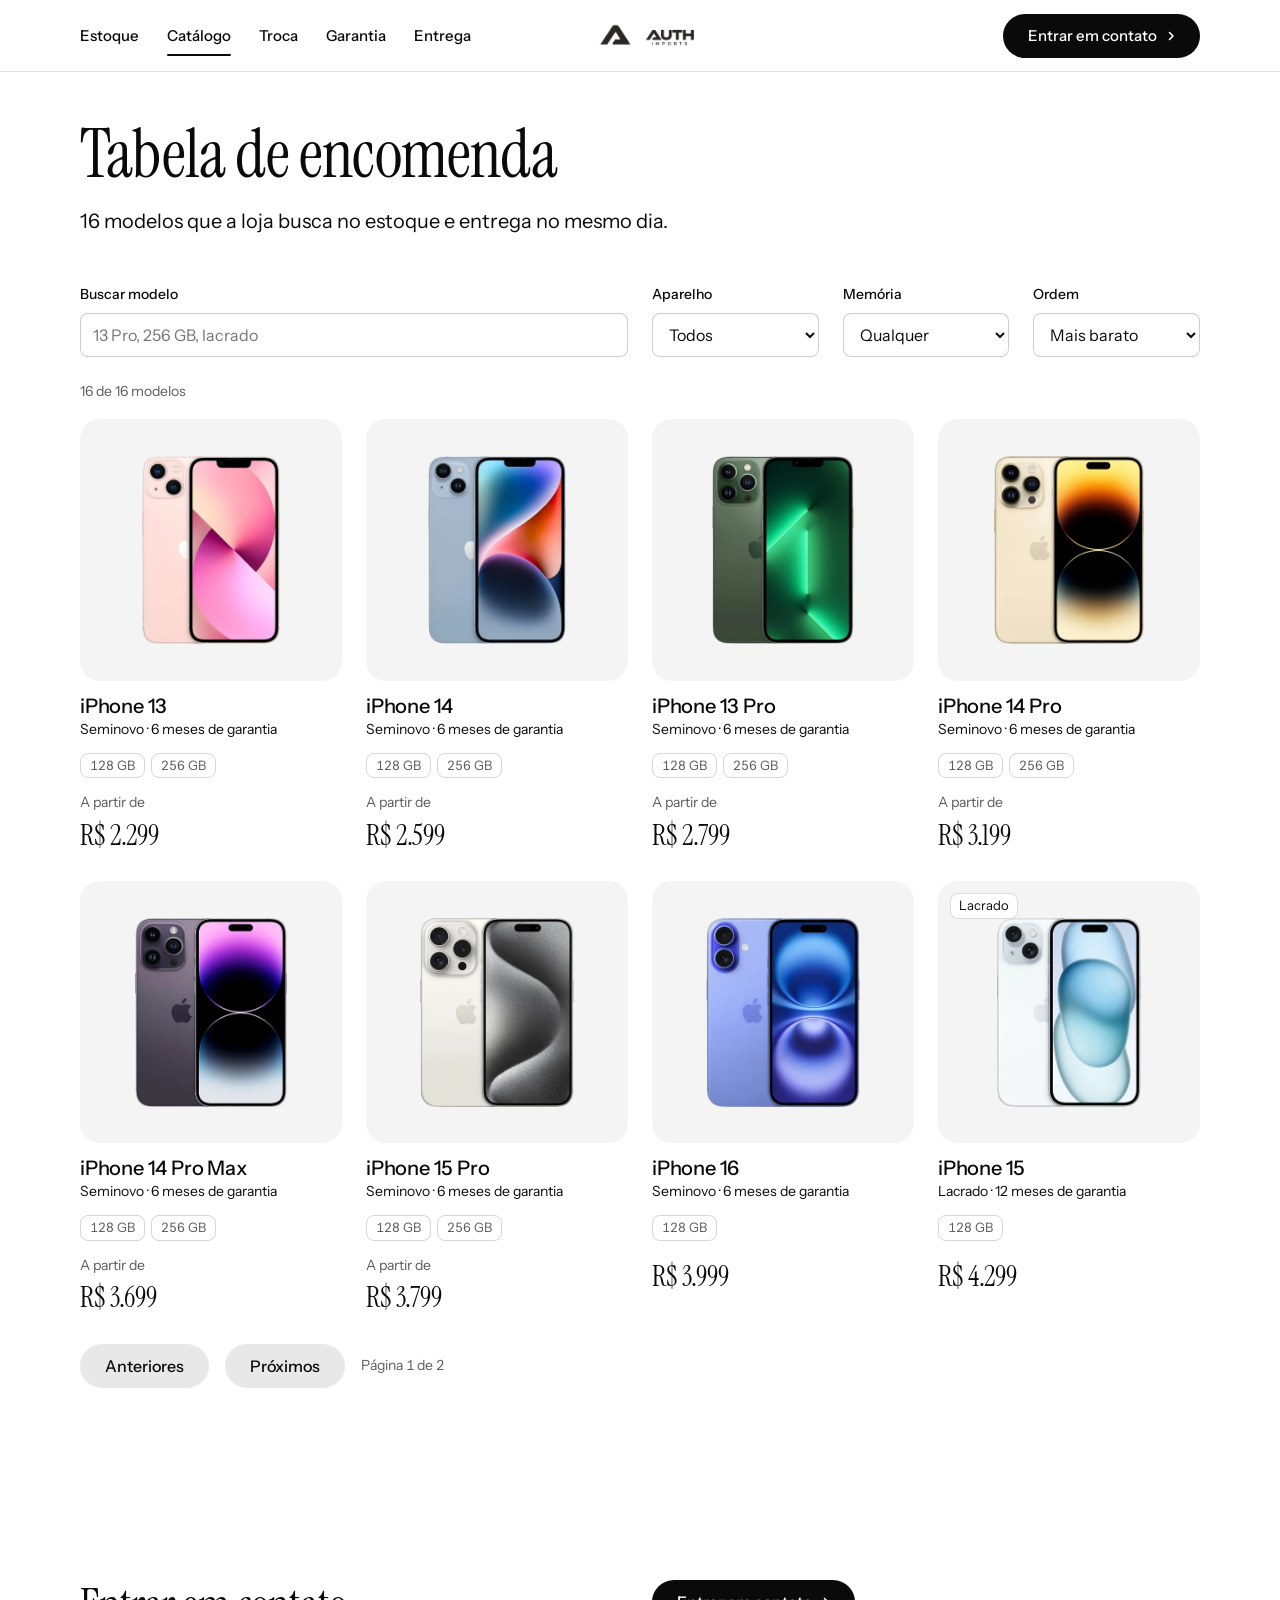
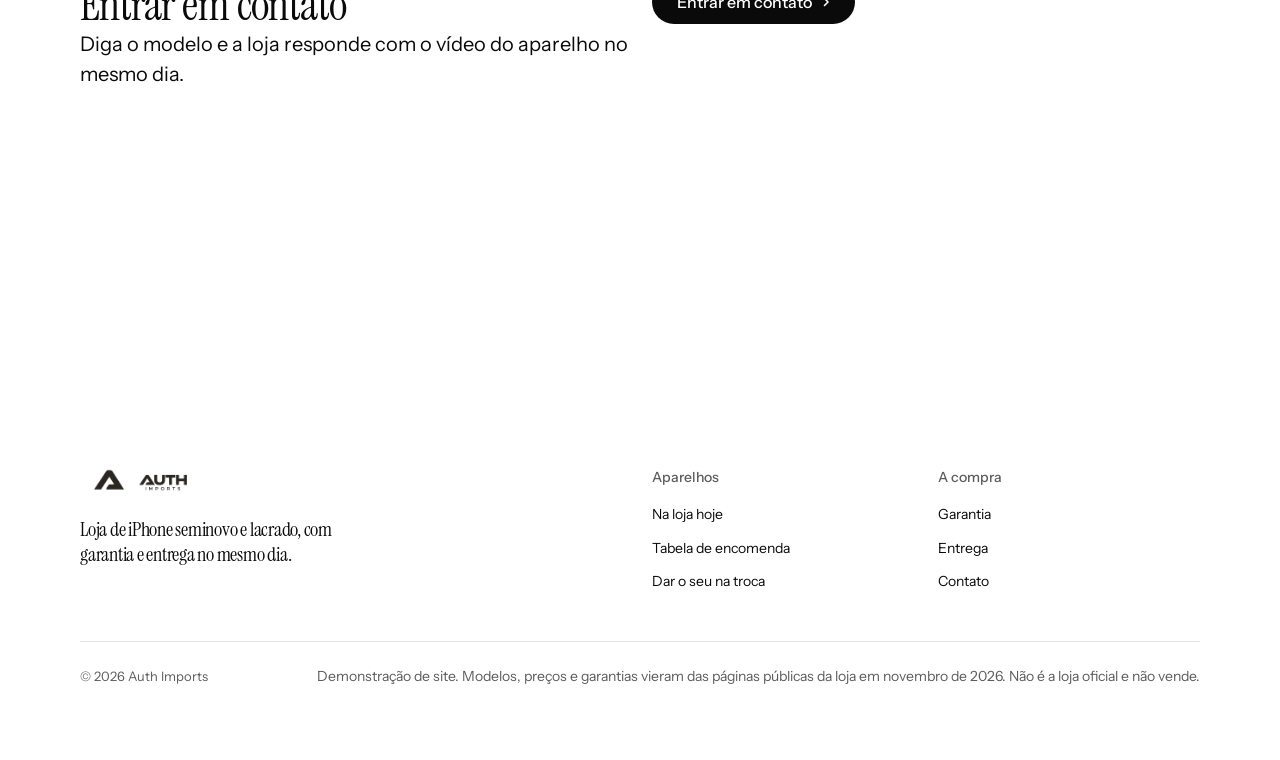
==== commit 9cc3d7a2: "Corrige textos sobrepostos em telas largas e baixas O kit trava cada secao na altura exata da tela a" ====
--- a/site/catalogo.html
+++ b/site/catalogo.html
@@ -25,6 +25,7 @@
 <link rel="stylesheet" href="assets/layout/layout.css">
 <link rel="stylesheet" href="assets/icons/icon.css">
 <link rel="stylesheet" href="assets/troca.css">
+<link rel="stylesheet" href="assets/site.css">
 <style>
 :root {
   --p-bg: #ffffff; --p-surface: #f4f4f5; --p-ink: #0a0a0a; --p-muted: #5c5c5e;
@@ -100,13 +101,13 @@
     .cat__conta { margin-bottom: var(--s-2) }
     .pager { margin-top: var(--s-3) }
     .filtros { margin-bottom: var(--s-4) }
-    .prod { gap: var(--s-2) }
+
   }
   @media (min-width: 640px) and (max-width: 1023px) {
     .filtros .field.span-6 { grid-column: auto / span 3 }
     .filtros .field.span-2 { grid-column: auto / span 3 }
     .filtros .field :is(input, select) { padding-inline: 10px; font-size: 14px }
-    .prod { --tile-ratio: 2 / 1; gap: var(--s-2) }
+    .prod { --tile-ratio: 2 / 1 }
     .prod .tile__media > img { padding: 4% 28% }
     .cat__conta { margin-bottom: var(--s-2) }
     .pager { margin-top: var(--s-3) }
@@ -178,8 +179,8 @@
   </div>
 </header>
 
-<main id="top">
-  <section class="section g2" id="catalogo" style="--hm: 2" aria-labelledby="catalogo-h">
+<main id="top" class="interna">
+  <section class="section" id="catalogo" aria-labelledby="catalogo-h">
     <div class="wrap">
       <div class="group">
       <div class="section-head">
@@ -222,7 +223,7 @@
       <p class="cat__conta" id="conta" role="status"></p>
       <div class="grid" id="grade-catalogo"></div>
       </div>
-      <div>
+      <div class="cat__mais">
         <div class="grid" id="grade-catalogo-2"></div>
         <div class="pager">
           <button class="btn btn--secondary" type="button" id="pag-ant">Anteriores</button>
--- a/site/assets/troca.css
+++ b/site/assets/troca.css
@@ -27,6 +27,17 @@
 .troca__grupo { border: 0; margin: 0; padding: 0; display: grid; gap: var(--s-2) }
 .troca__grupo legend { padding: 0; font-weight: 500; margin-bottom: var(--s-1) }
 .troca__dica { margin: 0 }
+.troca__ajuda summary { display: inline-flex; align-items: center; min-height: 32px; cursor: pointer;
+                        text-decoration: underline; text-underline-offset: 3px; list-style: none }
+.troca__ajuda summary::-webkit-details-marker { display: none }
+.troca__ajuda summary::after { content: "+"; margin-left: 6px; text-decoration: none; display: inline-block }
+.troca__ajuda[open] summary::after { content: "−" }
+.troca__ajuda summary:focus-visible { outline: 2px solid var(--ink); outline-offset: 2px }
+.troca__ajuda ol { margin: var(--s-2) 0; padding: var(--s-4) var(--s-4) var(--s-4) calc(var(--s-4) + 1.2em);
+                   border-radius: var(--r-md); background: var(--surface); display: grid; gap: 4px; color: var(--ink);
+                   list-style: decimal }
+.troca__ajuda li { display: list-item }
+.troca__ajuda a { color: var(--ink); text-decoration: underline; text-underline-offset: 3px }
 .troca__opcoes { display: grid; gap: var(--s-2); grid-template-columns: repeat(auto-fit, minmax(170px, 1fr)) }
 .troca__op { position: relative; display: block; cursor: pointer }
 .troca__op input { position: absolute; opacity: 0; inset: 0; margin: 0; cursor: pointer }
--- a/site/assets/site.css
+++ b/site/assets/site.css
@@ -0,0 +1,24 @@
+/* Regras do site que valem para todas as páginas.
+
+   Páginas internas (estoque, catálogo, troca, contato): o kit trava cada seção
+   na altura exata da tela (uma ou duas telas) a partir de 1280px. Isso serve
+   à página inicial, feita de telas; numa lista de aparelhos o conteúdo cresce
+   com a largura (cartões quadrados mais altos) e passava por cima da fileira
+   seguinte em telas largas e baixas. Aqui a seção cresce com o conteúdo. */
+@media (min-width: 640px) {
+  main.interna > :is(section, .section) { height: auto; min-height: 0; }
+  main.interna > :is(section, .section) > :is(.wrap, .container) { height: auto; }
+}
+/* Página inicial: cada seção segue com pelo menos uma tela, mas cresce quando
+   a tela é baixa demais para o conteúdo (o kit só faz isso até 1279px). */
+@media (min-width: 1280px) {
+  main:not(.interna) > :is(section, .section):not(.hero, .section--hero) {
+    height: auto; min-height: calc(var(--h, 1) * 100vh); min-height: calc(var(--h, 1) * 100svh);
+    display: flex; flex-direction: column;
+  }
+  main:not(.interna) > :is(section, .section):not(.hero, .section--hero) > :is(.wrap, .container) {
+    flex: 1 0 auto; height: auto; min-height: 0;
+  }
+}
+/* a segunda fileira do catálogo vem logo abaixo da primeira, no espaço das grades */
+.cat__mais { margin-top: var(--card-gap) }
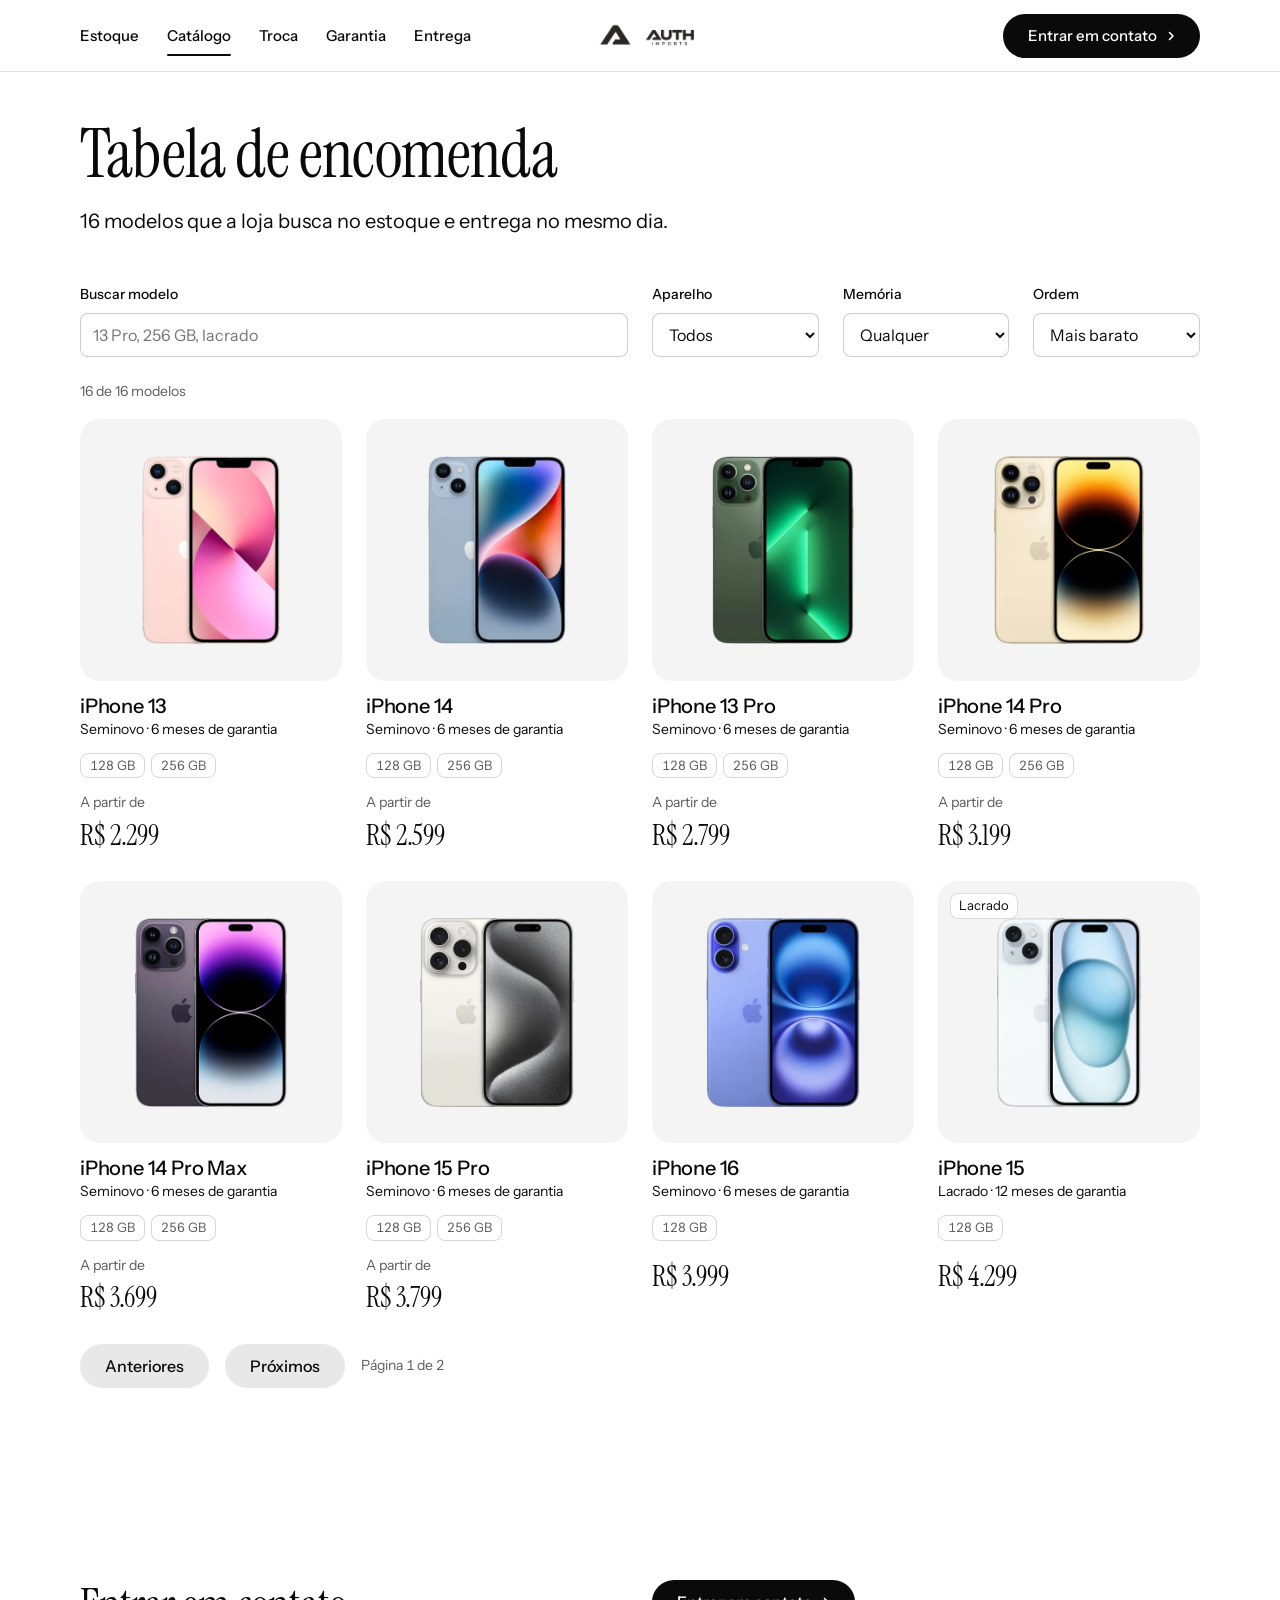
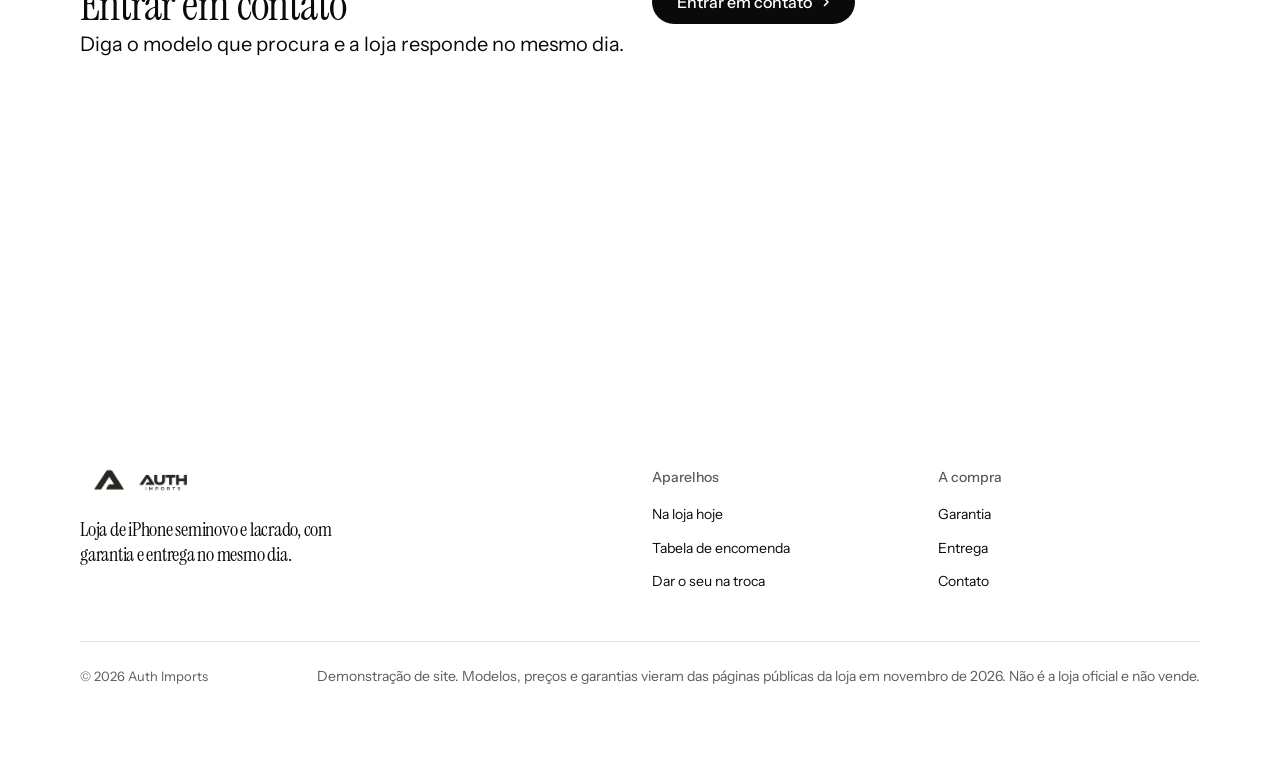
==== commit bb337c3b: "Contato: tira a promessa de responder com video A chamada de contato (rodape de todas as paginas e p" ====
--- a/site/catalogo.html
+++ b/site/catalogo.html
@@ -241,7 +241,7 @@
       <div class="grid grid--top">
         <div class="span-6">
           <h2 id="close-h">Entrar em contato</h2>
-          <p class="t-lead">Diga o modelo e a loja responde com o vídeo do aparelho no mesmo dia.</p>
+          <p class="t-lead">Diga o modelo que procura e a loja responde no mesmo dia.</p>
         </div>
         <div class="span-6 start-7 closing__acao">
           <a class="btn btn--primary" href="contato.html">Entrar em contato</a>
--- a/site/assets/site.css
+++ b/site/assets/site.css
@@ -20,5 +20,13 @@
     flex: 1 0 auto; height: auto; min-height: 0;
   }
 }
+/* Como a compra funciona: a garantia fica dentro, ao lado da tabela de detalhes */
+.compra__base { margin-top: var(--s-8); align-items: start; row-gap: var(--s-6) }
+.garantia { scroll-margin-top: 96px }
+.garantia__titulo { font-family: var(--font-display); font-weight: var(--display-weight);
+                    font-size: var(--t-h3); letter-spacing: var(--display-tracking); line-height: 1.15 }
+.garantia > p:last-child { color: var(--muted); max-width: 44ch }
+.compra__base > .rows > li:first-child { padding-top: var(--s-4); border-top: 1px solid var(--line) }
+
 /* a segunda fileira do catálogo vem logo abaixo da primeira, no espaço das grades */
 .cat__mais { margin-top: var(--card-gap) }
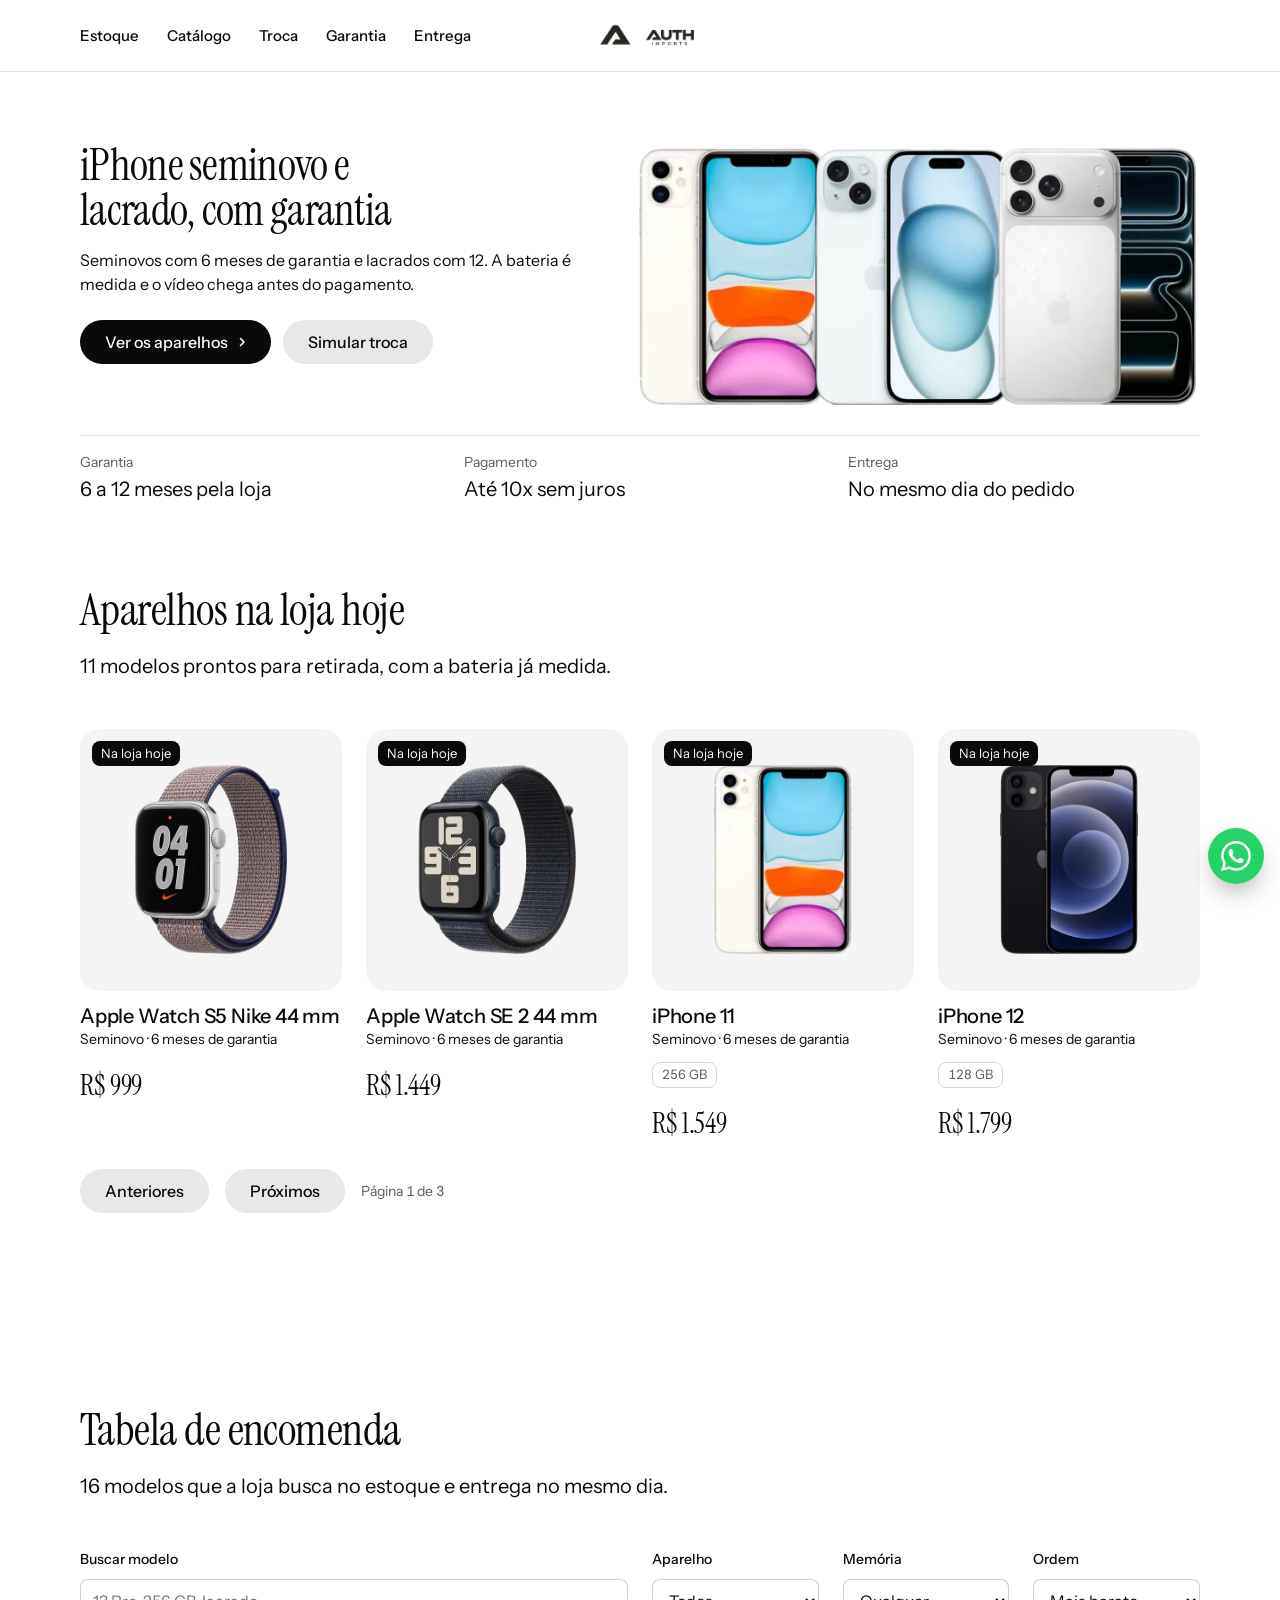
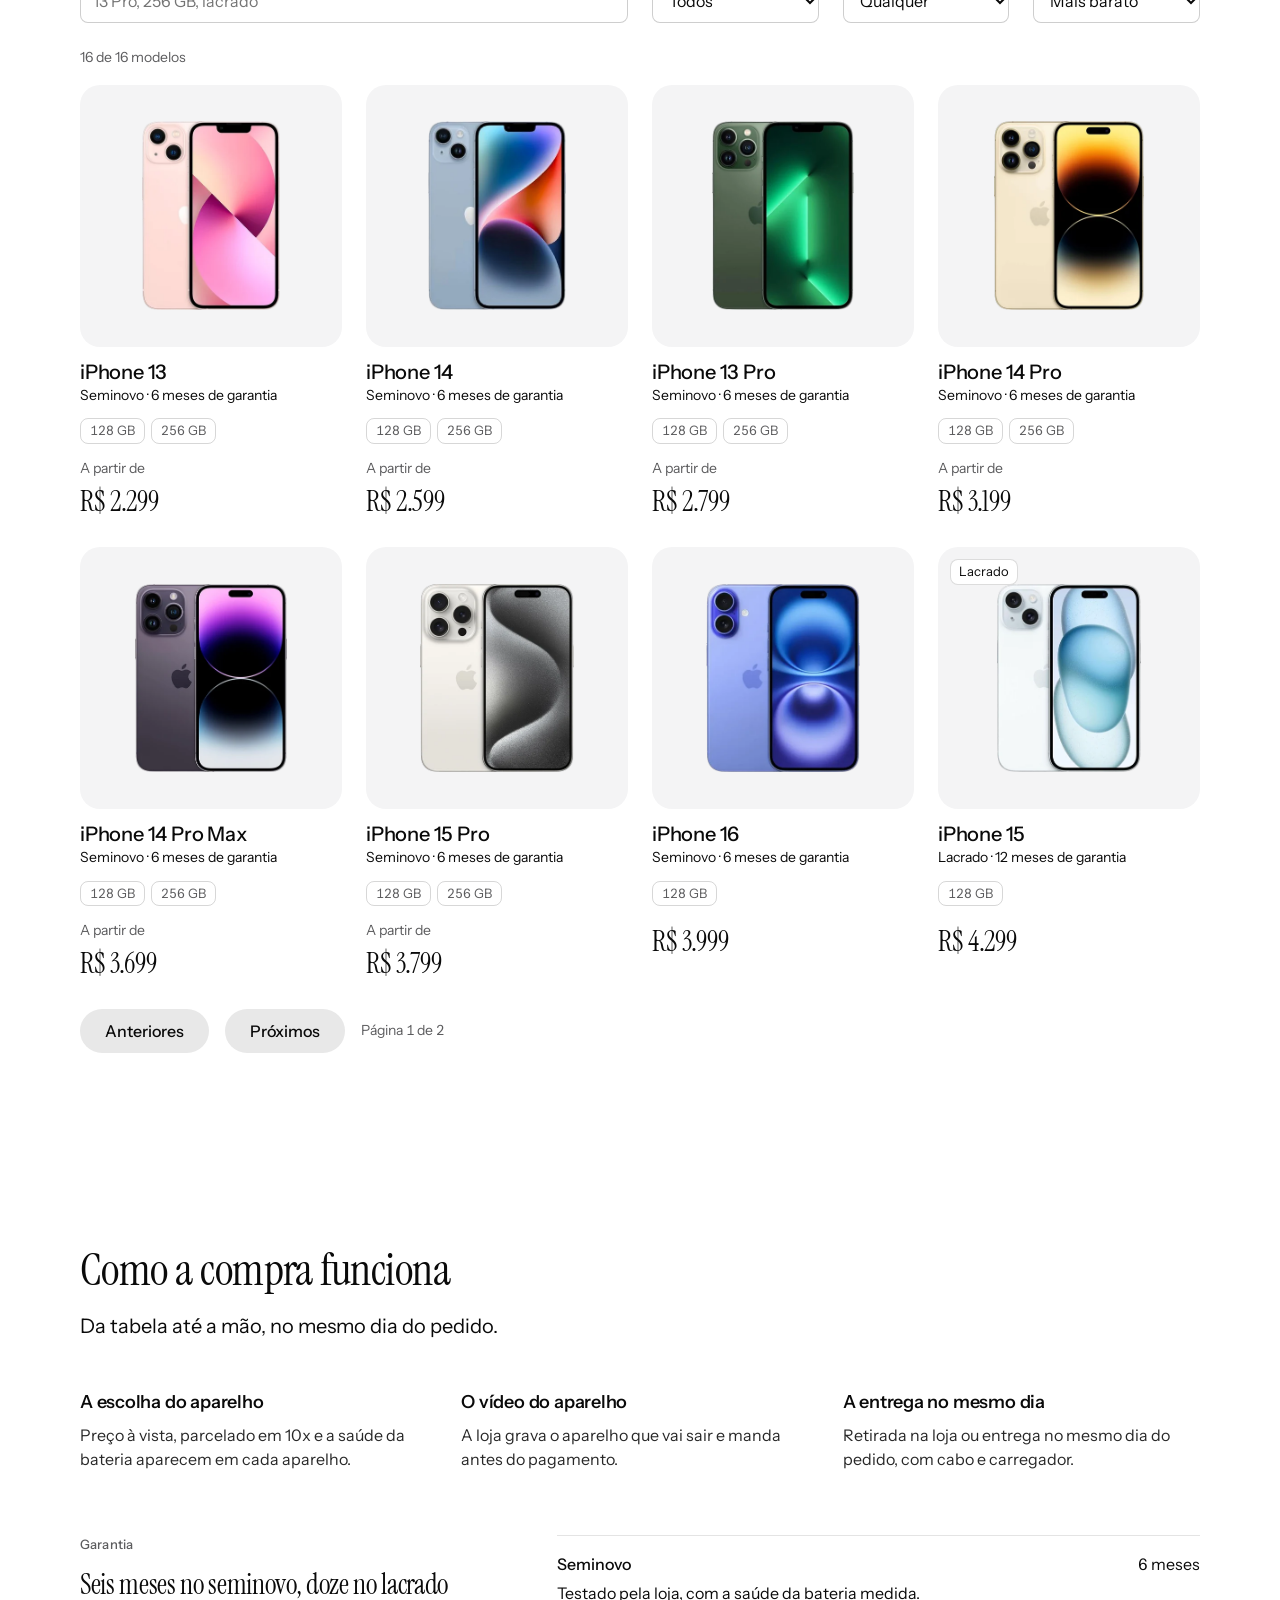
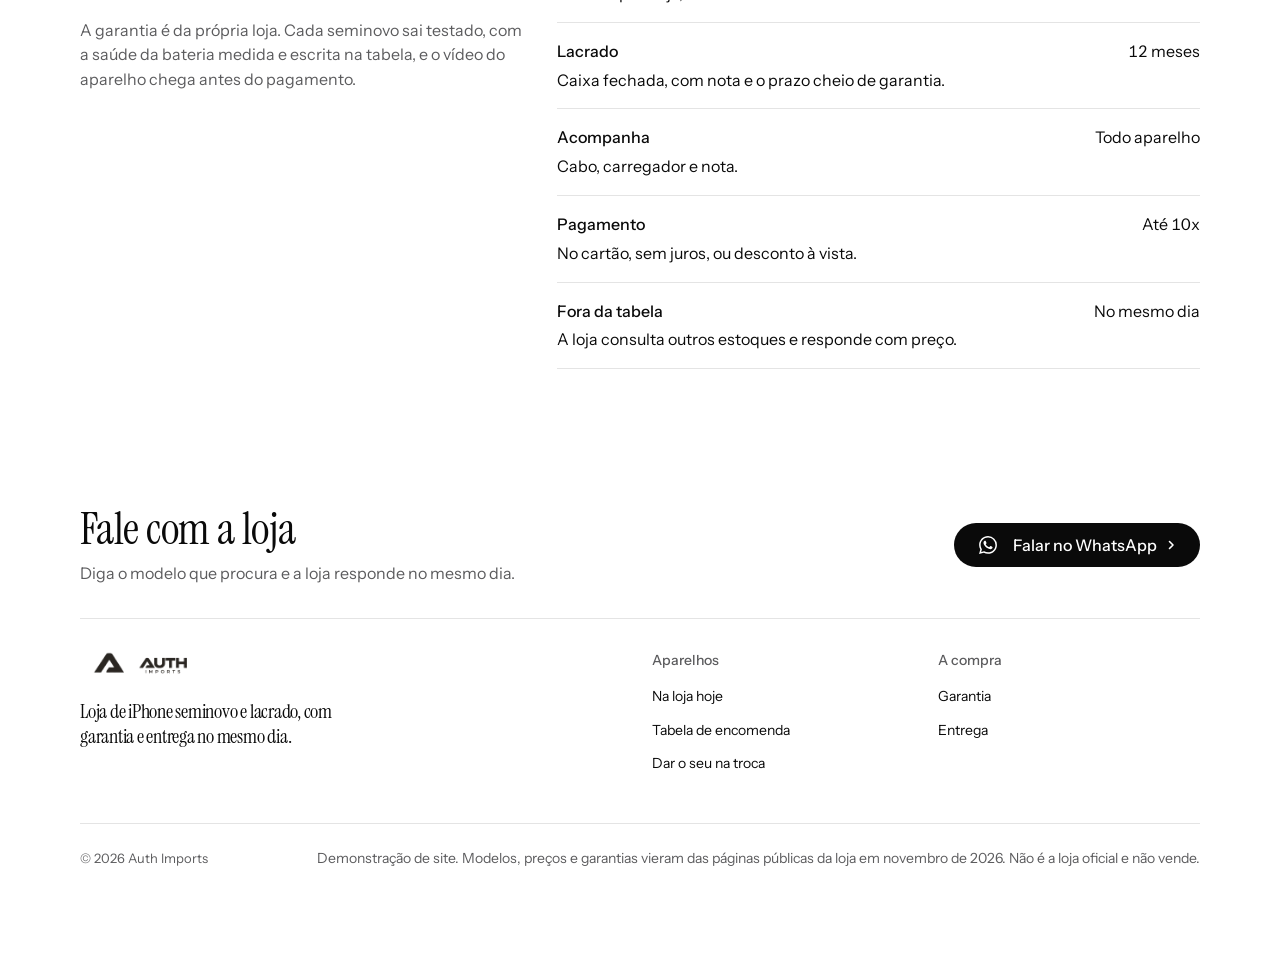
==== commit 3ea67047: "Inicial vira vitrine e contato vai direto para o WhatsApp Feedback de usuario de teste: lista de apa" ====
--- a/site/catalogo.html
+++ b/site/catalogo.html
@@ -1,374 +1,14 @@
 <!doctype html>
-<html lang="pt-BR" data-type="product" data-radius="soft" data-buttons="pill" data-motion>
+<html lang="pt-BR">
 <head>
 <meta charset="utf-8">
-<meta name="viewport" content="width=device-width, initial-scale=1, viewport-fit=cover">
+<meta name="viewport" content="width=device-width, initial-scale=1">
+<meta name="robots" content="noindex, nofollow">
 <title>Tabela de encomenda | Auth Imports</title>
-<meta name="description" content="Tabela de encomenda da Auth Imports: iPhones seminovos e lacrados que a loja busca e entrega no mesmo dia.">
-<meta property="og:type" content="website">
-<meta property="og:title" content="Tabela de encomenda | Auth Imports">
-<meta property="og:description" content="Bateria medida em cada aparelho, seis ou doze meses de garantia e entrega no mesmo dia.">
-<meta property="og:image" content="share.jpg">
-<meta name="twitter:card" content="summary_large_image">
-<link rel="icon" href="assets/img/logo-dark.png" type="image/png">
-<meta name="theme-color" content="#ffffff">
-<!-- protótipo: não deve aparecer em busca sob o nome da loja -->
-<meta name="robots" content="noindex, nofollow">
-<meta name="site-kind" content="other">
-<meta name="page-type" content="product">
-<link rel="preconnect" href="https://fonts.googleapis.com">
-<link rel="preconnect" href="https://fonts.gstatic.com" crossorigin>
-<link href="https://fonts.googleapis.com/css2?family=Instrument+Serif&family=Instrument+Sans:wdth,wght@75..100,400..600&display=swap" rel="stylesheet">
-<link rel="stylesheet" href="assets/system.css">
-<link rel="stylesheet" href="assets/ui/cards.css">
-<link rel="stylesheet" href="assets/motion/motion.css">
-<link rel="stylesheet" href="assets/layout/layout.css">
-<link rel="stylesheet" href="assets/icons/icon.css">
-<link rel="stylesheet" href="assets/troca.css">
-<link rel="stylesheet" href="assets/site.css">
-<style>
-:root {
-  --p-bg: #ffffff; --p-surface: #f4f4f5; --p-ink: #0a0a0a; --p-muted: #5c5c5e;
-  --p-accent: #0a0a0a; --p-accent-ink: #ffffff; --p-action: #0a0a0a; --p-action-ink: #ffffff;
-  --p-inv-bg: #0a0a0a; --p-inv-surface: #171717; --p-inv-ink: #ffffff; --p-inv-muted: #979797;
-  --p-inv-accent: #ffffff; --p-inv-accent-ink: #0a0a0a; --p-inv-action: #ffffff; --p-inv-action-ink: #0a0a0a;
-  --font-display: "Instrument Serif", Georgia, serif;
-  --font-text: "Instrument Sans", system-ui, sans-serif;
-  --display-weight: 400;
-  --display-tracking: -0.012em;
-  --display-tracking-xl: -0.016em;
-  --ly-scale: 1.12;
-}
-</style>
-<script>document.documentElement.classList.add('m-enter');setTimeout(()=>document.documentElement.classList.add('m-enter-done'),700)</script>
-<script>document.documentElement.classList.add('mo-js');setTimeout(()=>document.documentElement.classList.add('mo-safe'),2500)</script>
-<style>
-  /* page CSS: inside the product cards, the catalogue's controls and the spec dialog only */
-  .nav__logo img, .footer .nav__logo img { height: 26px; width: auto; display: block }
-
-  /* the product cut-outs stand in the tile's mask instead of filling it */
-  .prod { --tile-ratio: 1 / 1; text-decoration: none; gap: var(--s-3) }
-  .prod .tile__media > img { object-fit: contain; padding: 14% 18%;
-                             transition: transform 600ms var(--ease) }
-  .sel { position: absolute; top: var(--s-3); left: var(--s-3); z-index: 1;
-         font-size: var(--t-label); line-height: 1.2; padding: 4px 8px; border-radius: var(--r-sm);
-         background: var(--bg); border: 1px solid color-mix(in srgb, var(--ink) 14%, transparent) }
-  .sel--agora { background: var(--accent); color: var(--accent-ink); border-color: transparent }
-  /* capacidades do modelo: no cartão são rótulo, na ficha viram botão */
-  .caps, .ficha__caps { display: flex; flex-wrap: wrap; gap: 6px }
-  .cap { font-size: var(--t-label); line-height: 1.2; padding: 4px 9px; border-radius: var(--r-sm);
-         border: 1px solid color-mix(in srgb, var(--ink) 16%, transparent); color: var(--muted);
-         font-variant-numeric: tabular-nums; white-space: nowrap }
-  .cap--btn { min-height: 36px; padding: 0 14px; display: inline-flex; align-items: center;
-              cursor: pointer; color: var(--ink); background: var(--bg);
-              transition: background var(--m-in) var(--ease), color var(--m-in) var(--ease),
-                          border-color var(--m-in) var(--ease) }
-  .cap--btn[aria-pressed="true"] { background: var(--accent); color: var(--accent-ink); border-color: var(--accent) }
-  @media (hover: hover) and (pointer: fine) {
-    .cap--btn:hover:not([aria-pressed="true"]) { border-color: var(--ink) }
-  }
-  .prod__preco { margin-top: auto; padding-top: 2px }
-  /* no tablet e no telefone as capacidades ficam so na ficha: a grade nao cabe com elas */
-  @media (max-width: 1023px) { .caps { display: none } }
-  .prod__apd { display: block; font-size: var(--t-small); color: var(--muted) }
-  .prod__preco b { font-family: var(--font-display); font-weight: var(--display-weight);
-                   font-size: var(--t-h3); letter-spacing: var(--display-tracking);
-                   font-variant-numeric: tabular-nums }
-
-  /* a linha de aparelhos e um recorte: cabe inteira no palco, nunca cortada */
-  /* com faixa ancorada o palco nao pode sangrar no rodape do hero */
-  .hero--product .hero__stage { margin-bottom: 0; min-height: 0 }
-  /* faixa de tres fatos ancorada sob o hero */
-  .hero-strip { display: grid; grid-template-columns: repeat(3, minmax(0, 1fr));
-                gap: var(--s-6); margin: 0; padding-top: var(--s-4);
-                border-top: 1px solid color-mix(in srgb, var(--ink) 12%, transparent) }
-  .hero-strip dt { font-size: var(--t-small); color: var(--muted) }
-  .hero-strip dd { margin: 0; font-size: var(--t-card) }
-
-  .filtros { margin-bottom: var(--s-5) }
-  .filtros .field { margin: 0 }
-  .cat__conta { font-size: var(--t-small); color: var(--muted); margin-bottom: var(--s-4) }
-  .cat__vazio { padding: var(--s-8) 0; color: var(--muted) }
-  .pager { display: flex; align-items: center; flex-wrap: wrap; gap: var(--s-3) var(--s-4); margin-top: var(--s-5) }
-  .pager__n { font-size: var(--t-small); color: var(--muted); font-variant-numeric: tabular-nums }
-  @media (max-width: 420px) { .pager__n { flex-basis: 100%; order: -1 } .nav__logo img { height: 22px } }
-
-  .tile__par { display: block }
-  /* the tablet cuts the tile's picture so the two card rows keep their two screens */
-  @media (min-width: 1024px) and (max-width: 1279px) {
-    .prod { --tile-ratio: 3 / 2 }
-    .prod .tile__media > img { padding: 6% 24% }
-    .cat__conta { margin-bottom: var(--s-2) }
-    .pager { margin-top: var(--s-3) }
-    .filtros { margin-bottom: var(--s-4) }
-
-  }
-  @media (min-width: 640px) and (max-width: 1023px) {
-    .filtros .field.span-6 { grid-column: auto / span 3 }
-    .filtros .field.span-2 { grid-column: auto / span 3 }
-    .filtros .field :is(input, select) { padding-inline: 10px; font-size: 14px }
-    .prod { --tile-ratio: 2 / 1 }
-    .prod .tile__media > img { padding: 4% 28% }
-    .cat__conta { margin-bottom: var(--s-2) }
-    .pager { margin-top: var(--s-3) }
-    .filtros { margin-bottom: var(--s-4) }
-    .cat__conta { margin-bottom: var(--s-3) }
-  }
-  @media (max-width: 639px) {
-    /* a linha de aparelhos e larga: no telefone ela fecha dentro da primeira tela */
-    .hero--product .hero__stage { height: 188px; min-height: 0 }
-    .hero--product .hero__stage img { width: 100%; height: 100%; object-fit: contain; object-position: center bottom }
-    .sel { font-size: 11px; padding: 3px 6px }
-    .prod { --tile-ratio: 4 / 3 }
-    .prod .tile__media > img { padding: 8% 20% }
-    .prod .f-gar { display: none }
-    .filtros .field.span-6 { grid-column: 1 / -1 }
-    .filtros .field.span-2 { grid-column: auto / span 4 }
-    .filtros .field label { font-size: 12px }
-    .filtros { margin-bottom: var(--s-4) }
-    .cat__conta { margin-bottom: var(--s-2) }
-    .pager { margin-top: var(--s-4) }
-  }
-
-  dialog.ficha { width: min(100% - 32px, 980px); max-height: 88vh; padding: 0; border: 0;
-                 border-radius: var(--r-lg); background: var(--bg); color: var(--ink);
-                 box-shadow: 0 40px 90px -30px rgba(0,0,0,.45) }
-  dialog.ficha::backdrop { background: color-mix(in srgb, #2a2622 62%, transparent) }
-  .ficha__in { display: grid; gap: var(--s-6); padding: var(--s-6); overflow: auto; max-height: 88vh }
-  @media (min-width: 760px) { .ficha__in { grid-template-columns: 5fr 7fr; gap: var(--s-8); padding: var(--s-8) } }
-  /* o palco nao estica com a tabela ao lado: moldura fixa, foto preenchendo */
-  .ficha__palco { position: relative; background: var(--surface); border-radius: var(--r-md);
-                  align-self: start; aspect-ratio: 1; min-height: 0; padding: 0 }
-  /* mesmo padrao do palco do hero no kit: preenche o palco, folga por padding */
-  .ficha__foto { position: absolute; inset: 0; width: 100%; height: 100%; max-width: none;
-                 padding: var(--s-5); object-fit: contain }
-  .ficha__row { display: flex; justify-content: space-between; gap: var(--s-4);
-                padding: 10px 0; border-bottom: 1px solid color-mix(in srgb, var(--ink) 10%, transparent) }
-  .ficha__row dt { color: var(--muted); font-size: var(--t-small) }
-  .ficha__row dd { margin: 0; text-align: right }
-  .ficha__preco { font-family: var(--font-display); font-size: var(--t-h2);
-                  letter-spacing: var(--display-tracking) }
-  .ficha__par { display: block; font-family: var(--font-text); font-size: var(--t-small); color: var(--muted) }
-  .ficha__notas { display: grid; gap: var(--s-4) }
-  .nota h3 { font: 500 var(--t-small)/1.3 var(--font-text); letter-spacing: 0 }
-  .nota p { font-size: var(--t-small); color: var(--muted); margin-top: 2px }
-  .ficha__fechar { position: absolute; top: 12px; right: 12px; width: 44px; height: 44px;
-                   border-radius: 999px; background: var(--bg); border: 1px solid color-mix(in srgb, var(--ink) 14%, transparent);
-                   display: grid; place-items: center; cursor: pointer }
-  .demo-note { font-size: var(--t-small); color: var(--muted) }
-</style>
+<link rel="canonical" href="index.html">
+<!-- endereço antigo: o conteúdo voltou para a página inicial -->
+<script>location.replace('index.html' + (location.hash.length > 1 ? location.hash : '#catalogo'));</script>
+<meta http-equiv="refresh" content="0; url=index.html#catalogo">
 </head>
-<body>
-<header class="nav nav--split">
-  <div class="wrap nav__bar">
-    <a class="skip-link" href="#top">Ir para o conteúdo</a>
-    <a class="nav__logo" href="index.html"><img src="assets/img/logo-dark.png" alt="Auth Imports" width="496" height="120"></a>
-    <nav class="nav__links" aria-label="Principal">
-      <div class="nav__item"><a class="nav__link" href="estoque.html">Estoque</a></div>
-      <div class="nav__item"><a class="nav__link" href="catalogo.html">Catálogo</a></div>
-      <div class="nav__item"><a class="nav__link" href="troca.html">Troca</a></div>
-      <div class="nav__item"><a class="nav__link" href="index.html#garantia">Garantia</a></div>
-      <div class="nav__item"><a class="nav__link" href="index.html#como">Entrega</a></div>
-    </nav>
-    <div class="nav__actions">
-      <a class="btn btn--primary" href="contato.html">Entrar em contato</a>
-    </div>
-    <button class="nav__toggle" type="button" aria-expanded="false" aria-label="Menu">
-      <svg width="18" height="18" viewBox="0 0 18 18" aria-hidden="true"><path d="M2 5h14M2 13h14" stroke="currentColor" stroke-width="1.6" stroke-linecap="round"/></svg>
-    </button>
-  </div>
-</header>
-
-<main id="top" class="interna">
-  <section class="section" id="catalogo" aria-labelledby="catalogo-h">
-    <div class="wrap">
-      <div class="group">
-      <div class="section-head">
-        <h1 id="catalogo-h">Tabela de encomenda</h1>
-        <p>16 modelos que a loja busca no estoque e entrega no mesmo dia.</p>
-      </div>
-      <div class="grid filtros">
-        <div class="field span-6">
-          <label for="busca">Buscar modelo</label>
-          <input id="busca" name="busca" type="search" autocomplete="off" placeholder="13 Pro, 256 GB, lacrado">
-        </div>
-        <div class="field span-2">
-          <label for="tipo">Aparelho</label>
-          <select id="tipo" name="tipo">
-            <option value="">Todos</option>
-            <option value="iphone">iPhone</option>
-            <option value="ipad">iPad</option>
-            <option value="mac">Mac</option>
-            <option value="watch">Watch</option>
-          </select>
-        </div>
-        <div class="field span-2">
-          <label for="memoria">Memória</label>
-          <select id="memoria" name="memoria">
-            <option value="">Qualquer</option>
-            <option value="128">128 GB</option>
-            <option value="256">256 GB</option>
-            <option value="512">512 GB</option>
-          </select>
-        </div>
-        <div class="field span-2">
-          <label for="ordem">Ordem</label>
-          <select id="ordem" name="ordem">
-            <option value="low">Mais barato</option>
-            <option value="high">Mais caro</option>
-            <option value="new">Mais novo</option>
-          </select>
-        </div>
-      </div>
-      <p class="cat__conta" id="conta" role="status"></p>
-      <div class="grid" id="grade-catalogo"></div>
-      </div>
-      <div class="cat__mais">
-        <div class="grid" id="grade-catalogo-2"></div>
-        <div class="pager">
-          <button class="btn btn--secondary" type="button" id="pag-ant">Anteriores</button>
-          <button class="btn btn--secondary" type="button" id="pag-prox">Próximos</button>
-          <span class="pager__n" id="pag-n"></span>
-        </div>
-      </div>
-    </div>
-  </section>
-</main>
-
-<footer class="footer closing" aria-labelledby="close-h">
-  <div class="wrap">
-    <div class="closing__cta close--type">
-      <div class="grid grid--top">
-        <div class="span-6">
-          <h2 id="close-h">Entrar em contato</h2>
-          <p class="t-lead">Diga o modelo que procura e a loja responde no mesmo dia.</p>
-        </div>
-        <div class="span-6 start-7 closing__acao">
-          <a class="btn btn--primary" href="contato.html">Entrar em contato</a>
-        </div>
-      </div>
-    </div>
-    <div class="closing__links">
-      <div class="grid">
-        <div class="span-6 stack-4">
-          <a class="nav__logo" href="index.html"><img src="assets/img/logo-dark.png" alt="Auth Imports" width="496" height="120"></a>
-          <p class="footer__lede">Loja de iPhone seminovo e lacrado, com garantia e entrega no mesmo dia.</p>
-        </div>
-        <div class="span-3 start-7 footer__col"><h3>Aparelhos</h3><ul>
-          <li><a href="estoque.html">Na loja hoje</a></li>
-          <li><a href="catalogo.html">Tabela de encomenda</a></li>
-          <li><a href="troca.html">Dar o seu na troca</a></li>
-        </ul></div>
-        <div class="span-3 start-10 footer__col"><h3>A compra</h3><ul>
-          <li><a href="index.html#garantia">Garantia</a></li>
-          <li><a href="index.html#como">Entrega</a></li>
-          <li><a href="contato.html">Contato</a></li>
-        </ul></div>
-      </div>
-      <div class="footer__legal">
-        <span>&copy; 2026 Auth Imports</span>
-        <div class="socials"></div>
-        <span class="demo-note">Demonstração de site. Modelos, preços e garantias vieram das páginas públicas da loja em novembro de 2026. Não é a loja oficial e não vende.</span>
-      </div>
-    </div>
-  </div>
-</footer>
-
-<!-- no telefone, a ação principal fica no pé; system.js só a mostra depois que o
-     botão do hero sai da tela, e a esconde onde a mesma ação já aparece -->
-<nav class="actionbar" aria-label="Ações rápidas">
-  <a class="btn btn--primary" href="contato.html">Entrar em contato</a>
-</nav>
-
-<dialog class="ficha" aria-labelledby="ficha-nome">
-  <button class="ficha__fechar" type="button" aria-label="Fechar a ficha">
-    <svg width="16" height="16" viewBox="0 0 16 16" aria-hidden="true"><path d="M3 3l10 10M13 3L3 13" stroke="currentColor" stroke-width="1.6" stroke-linecap="round"/></svg>
-  </button>
-  <div class="ficha__in">
-    <div class="ficha__palco"><img class="ficha__foto" alt=""></div>
-    <div class="stack-4">
-      <h2 class="ficha__nome" id="ficha-nome">iPhone</h2>
-      <p class="ficha__linha t-small muted"></p>
-      <div class="ficha__caps" role="group" aria-label="Armazenamento"></div>
-      <p class="ficha__preco"><b></b><span class="ficha__par"></span></p>
-      <dl class="ficha__corpo"></dl>
-      <div class="ficha__notas"></div>
-      <div class="btn-row">
-        <a class="btn btn--primary ficha__wa" href="contato.html">Entrar em contato</a>
-        <button class="btn btn--secondary ficha__copiar" type="button">Copiar mensagem</button>
-        <button class="btn btn--secondary ficha__troca" type="button">Simular troca</button>
-      </div>
-      <p class="ficha__aviso t-small muted">A mensagem sai pronta com o modelo e o preço. O número da loja entra na versão final.</p>
-    </div>
-  </div>
-</dialog>
-<script type="module" src="assets/system.js"></script>
-<script type="module" src="assets/motion/motion.js"></script>
-<script type="module" src="assets/layout/layout.js"></script>
-<script type="module">
-import { G, montarCatalogo } from './assets/catalogo.js';
-import { marcarMenu, ligarFichaPagina, redirecionarFichaAntiga, preencherContato } from './assets/pagina.js';
-marcarMenu();
-const porPreco = (a, b) => a.min - b.min;
-
-// catálogo completo: busca, filtro e oito por vez
-const grade = document.getElementById('grade-catalogo');
-const grade2 = document.getElementById('grade-catalogo-2');
-const conta = document.getElementById('conta');
-const campo = document.getElementById('busca');
-const tipo = document.getElementById('tipo');
-const memoria = document.getElementById('memoria');
-const ordem = document.getElementById('ordem');
-const ant = document.getElementById('pag-ant');
-const prox = document.getElementById('pag-prox');
-const pagN = document.getElementById('pag-n');
-const POR = 8;
-let pagina = 0, filtrada = [];
-
-const encomenda = G.filter(g => !g.pronta);
-
-function filtrar() {
-  const termos = campo.value.toLowerCase().split(/\s+/).filter(Boolean);
-  const mem = memoria.value, cat = tipo.value;
-  filtrada = encomenda.filter(g => {
-    if (cat && g.cat !== cat) return false;
-    if (mem && !g.vars.some(v => String(v.s) === mem)) return false;
-    const palheiro = (g.n + ' ' + g.vars.map(v => v.s + 'gb').join(' ') + ' '
-      + (g.k === 'lacrado' ? 'lacrado novo' : 'seminovo usado')).toLowerCase();
-    return termos.every(t => palheiro.includes(t));
-  });
-  const o = ordem.value;
-  filtrada.sort(o === 'high' ? (a, b) => b.min - a.min
-    : o === 'new' ? (a, b) => b.y - a.y || b.min - a.min : porPreco);
-  pagina = 0;
-  desenhar();
-}
-
-function desenhar() {
-  const paginas = Math.max(1, Math.ceil(filtrada.length / POR));
-  pagina = Math.min(Math.max(0, pagina), paginas - 1);
-  const fatia = filtrada.slice(pagina * POR, pagina * POR + POR);
-  if (fatia.length) {
-    montarCatalogo(grade, fatia.slice(0, 4));
-    montarCatalogo(grade2, fatia.slice(4, 8));
-  } else {
-    grade.innerHTML = '<p class="cat__vazio">Nenhum aparelho com esse filtro. A loja consulta outros estoques: peça o modelo no formulário.</p>';
-    grade2.innerHTML = '';
-  }
-  conta.textContent = filtrada.length + ' de ' + encomenda.length + ' modelos';
-  pagN.textContent = 'Página ' + (pagina + 1) + ' de ' + paginas;
-  ant.disabled = pagina === 0;
-  prox.disabled = pagina >= paginas - 1;
-}
-campo.addEventListener('input', filtrar);
-tipo.addEventListener('change', filtrar);
-memoria.addEventListener('change', filtrar);
-ordem.addEventListener('change', filtrar);
-ant.addEventListener('click', () => { pagina--; desenhar(); });
-prox.addEventListener('click', () => { pagina++; desenhar(); });
-filtrar();
-
-ligarFichaPagina();
-</script>
-</body>
+<body><p><a href="index.html#catalogo">Ir para a página inicial</a></p></body>
 </html>
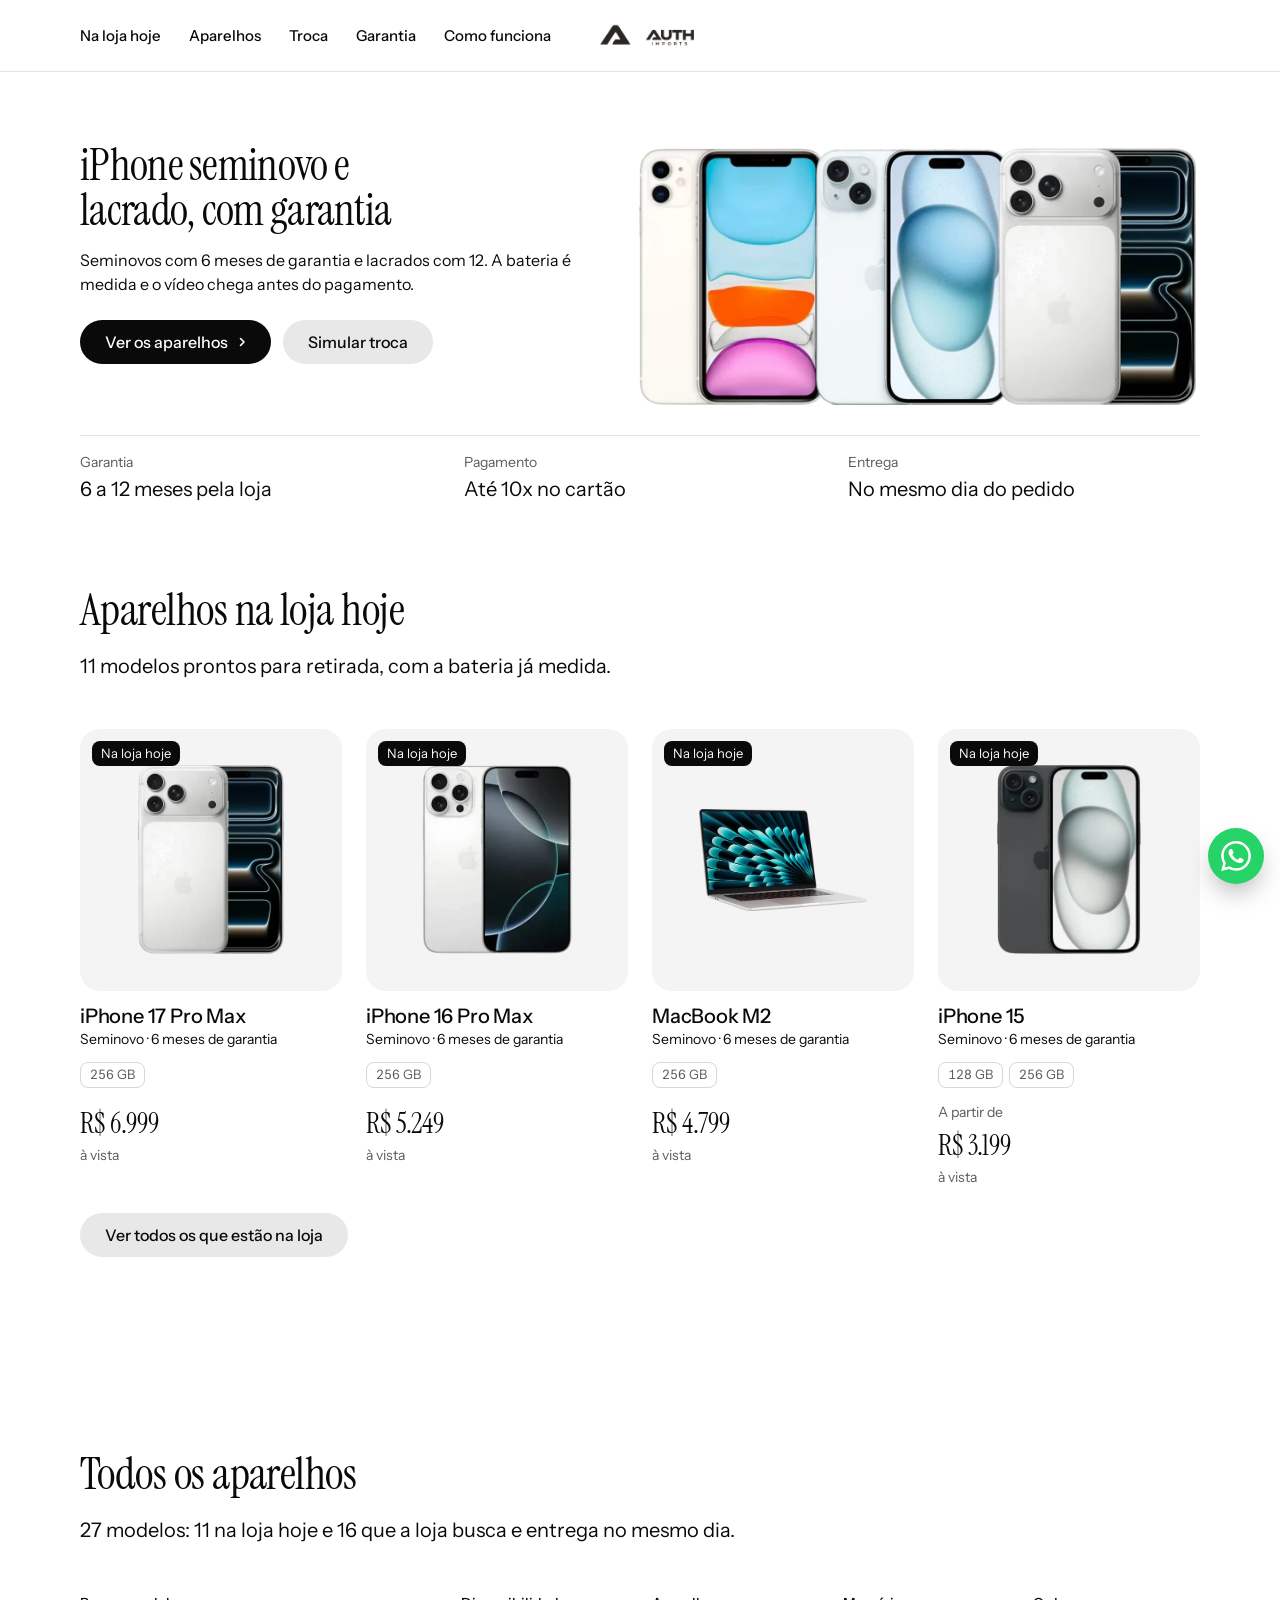
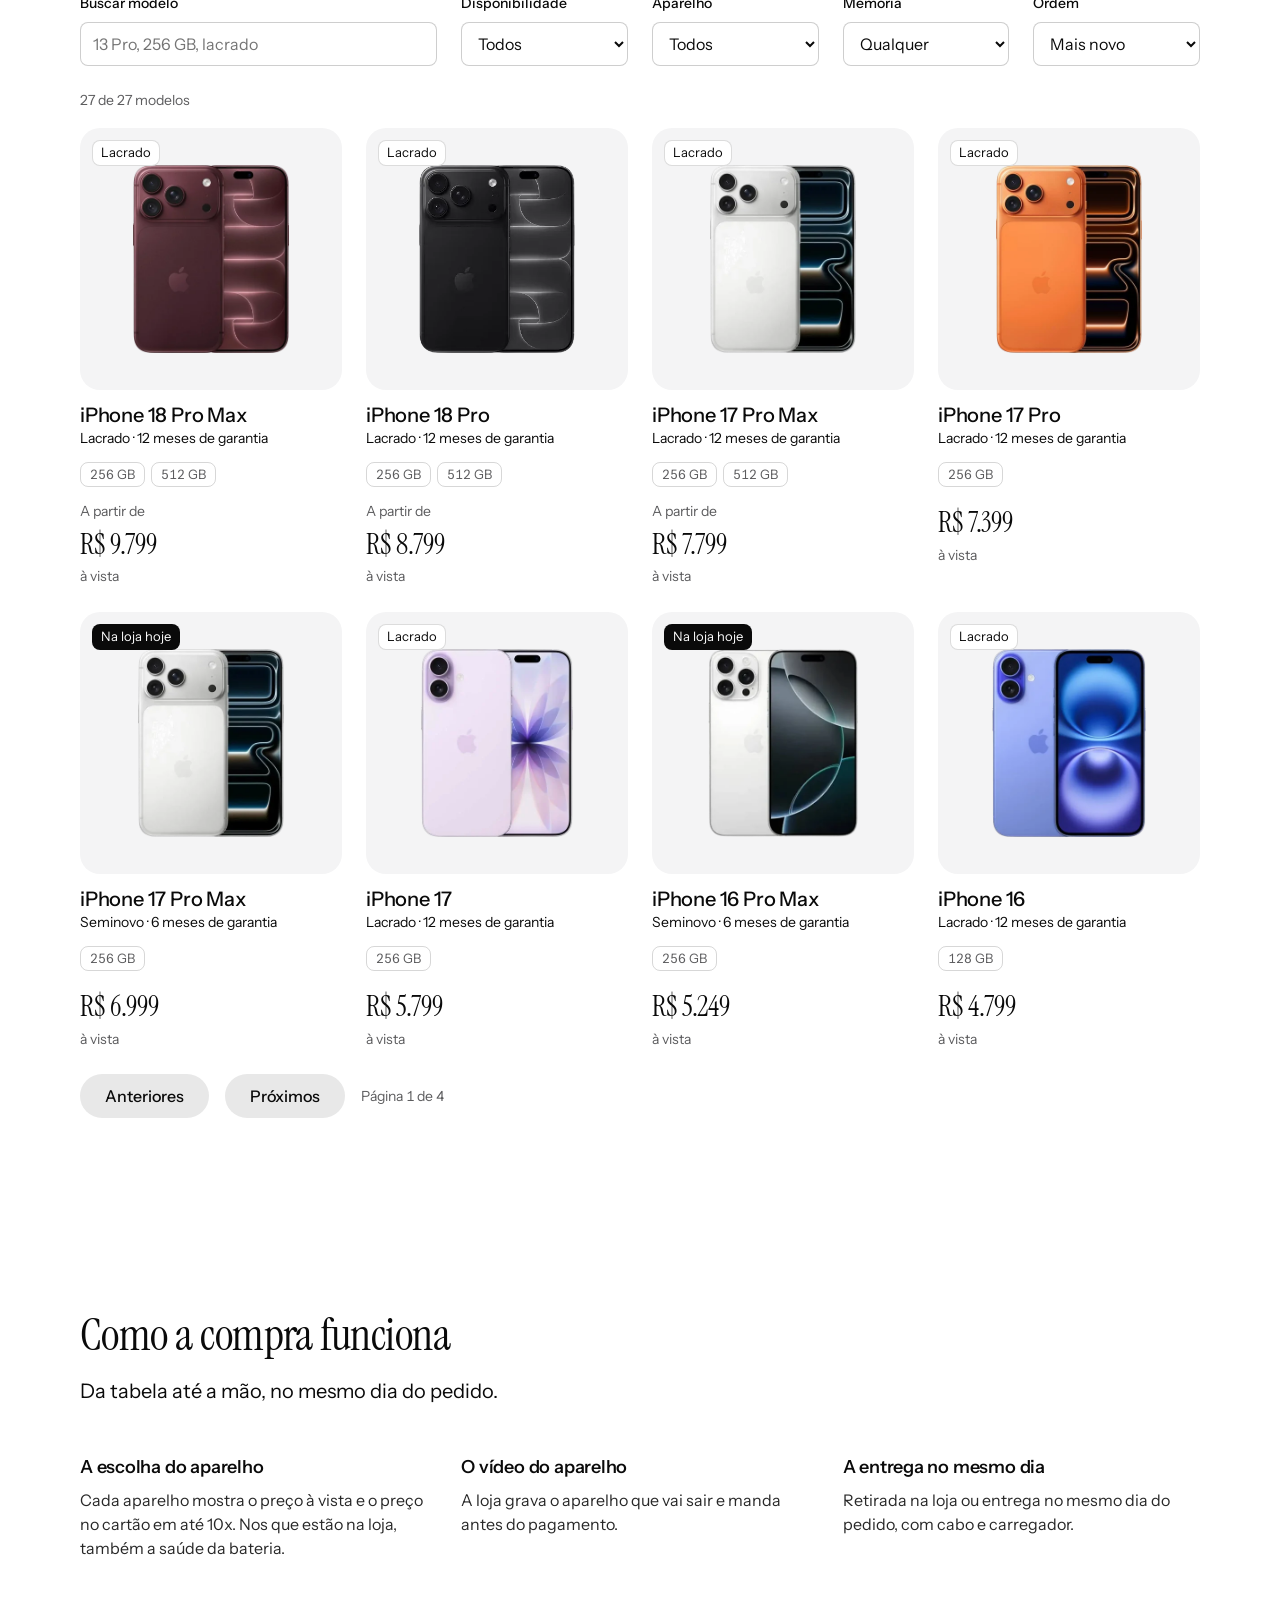
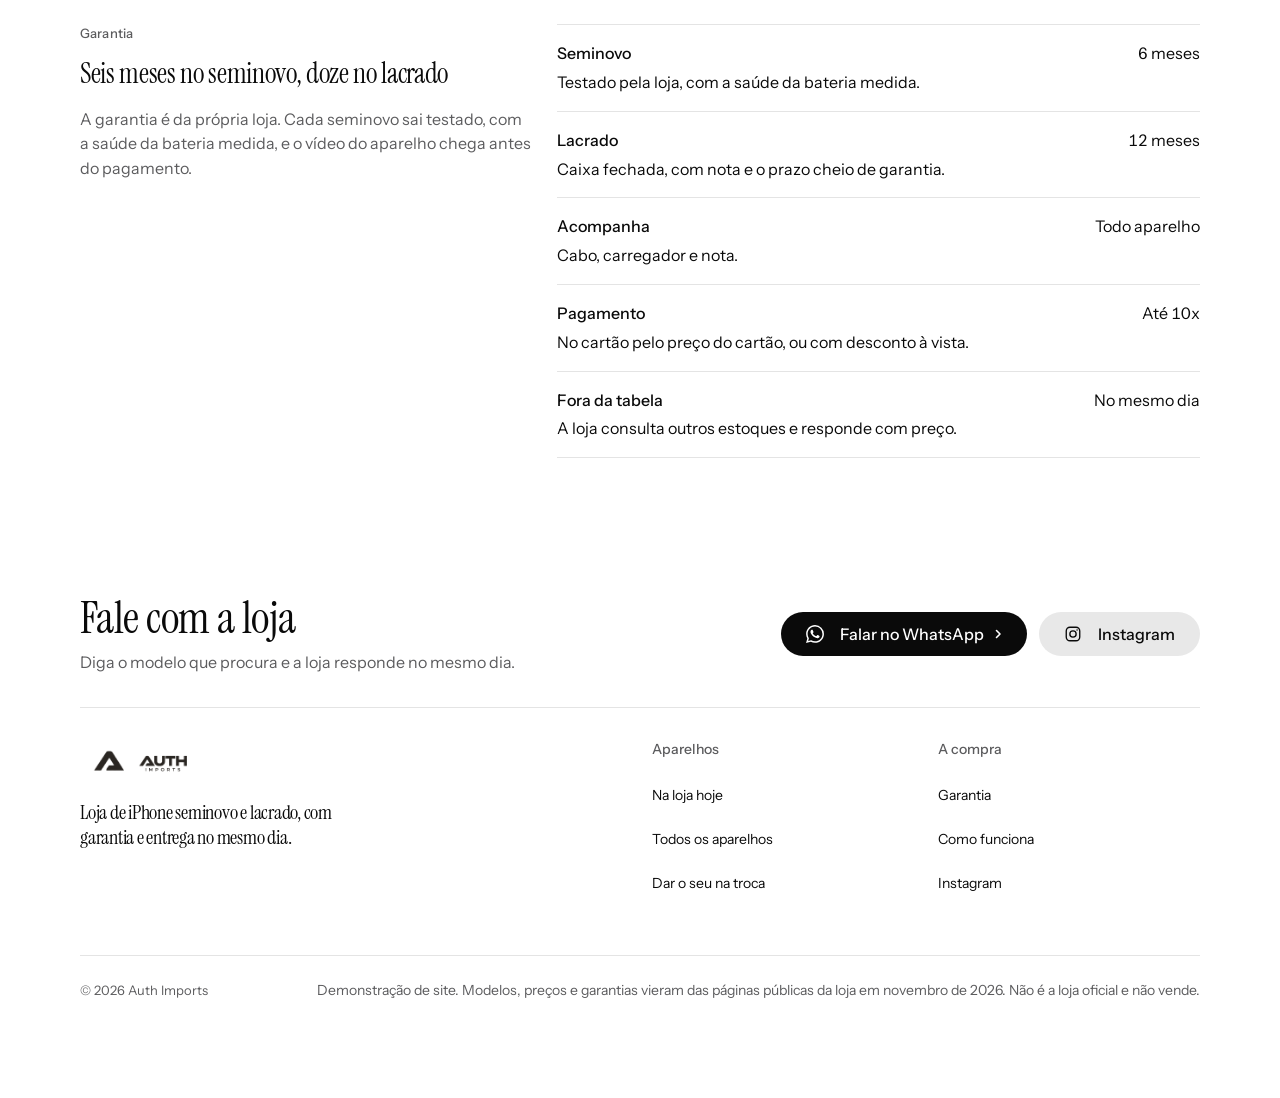
==== commit 5315ffa7: "Correcoes da critica de interface A busca varria so os modelos de encomenda: quem digitava "13 Pro M" ====
--- a/site/catalogo.html
+++ b/site/catalogo.html
@@ -4,7 +4,7 @@
 <meta charset="utf-8">
 <meta name="viewport" content="width=device-width, initial-scale=1">
 <meta name="robots" content="noindex, nofollow">
-<title>Tabela de encomenda | Auth Imports</title>
+<title>Todos os aparelhos | Auth Imports</title>
 <link rel="canonical" href="index.html">
 <!-- endereço antigo: o conteúdo voltou para a página inicial -->
 <script>location.replace('index.html' + (location.hash.length > 1 ? location.hash : '#catalogo'));</script>
